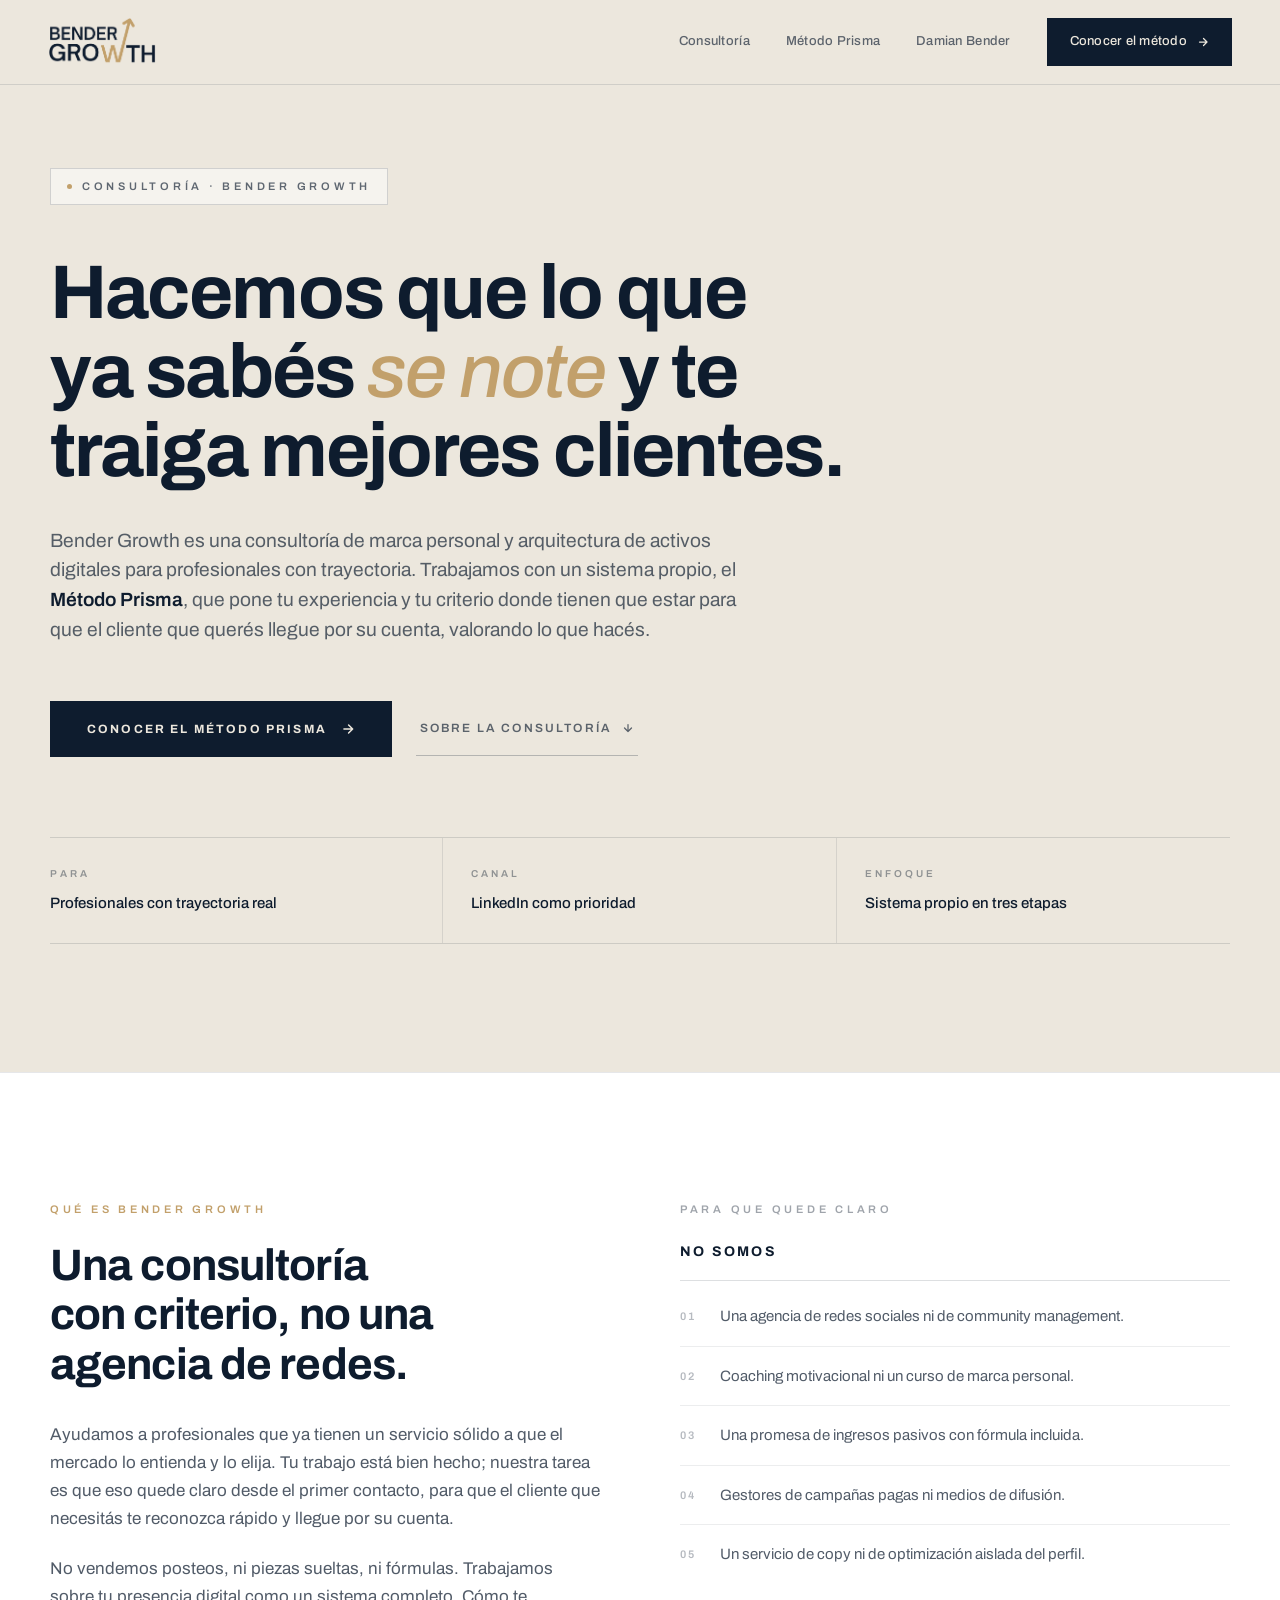
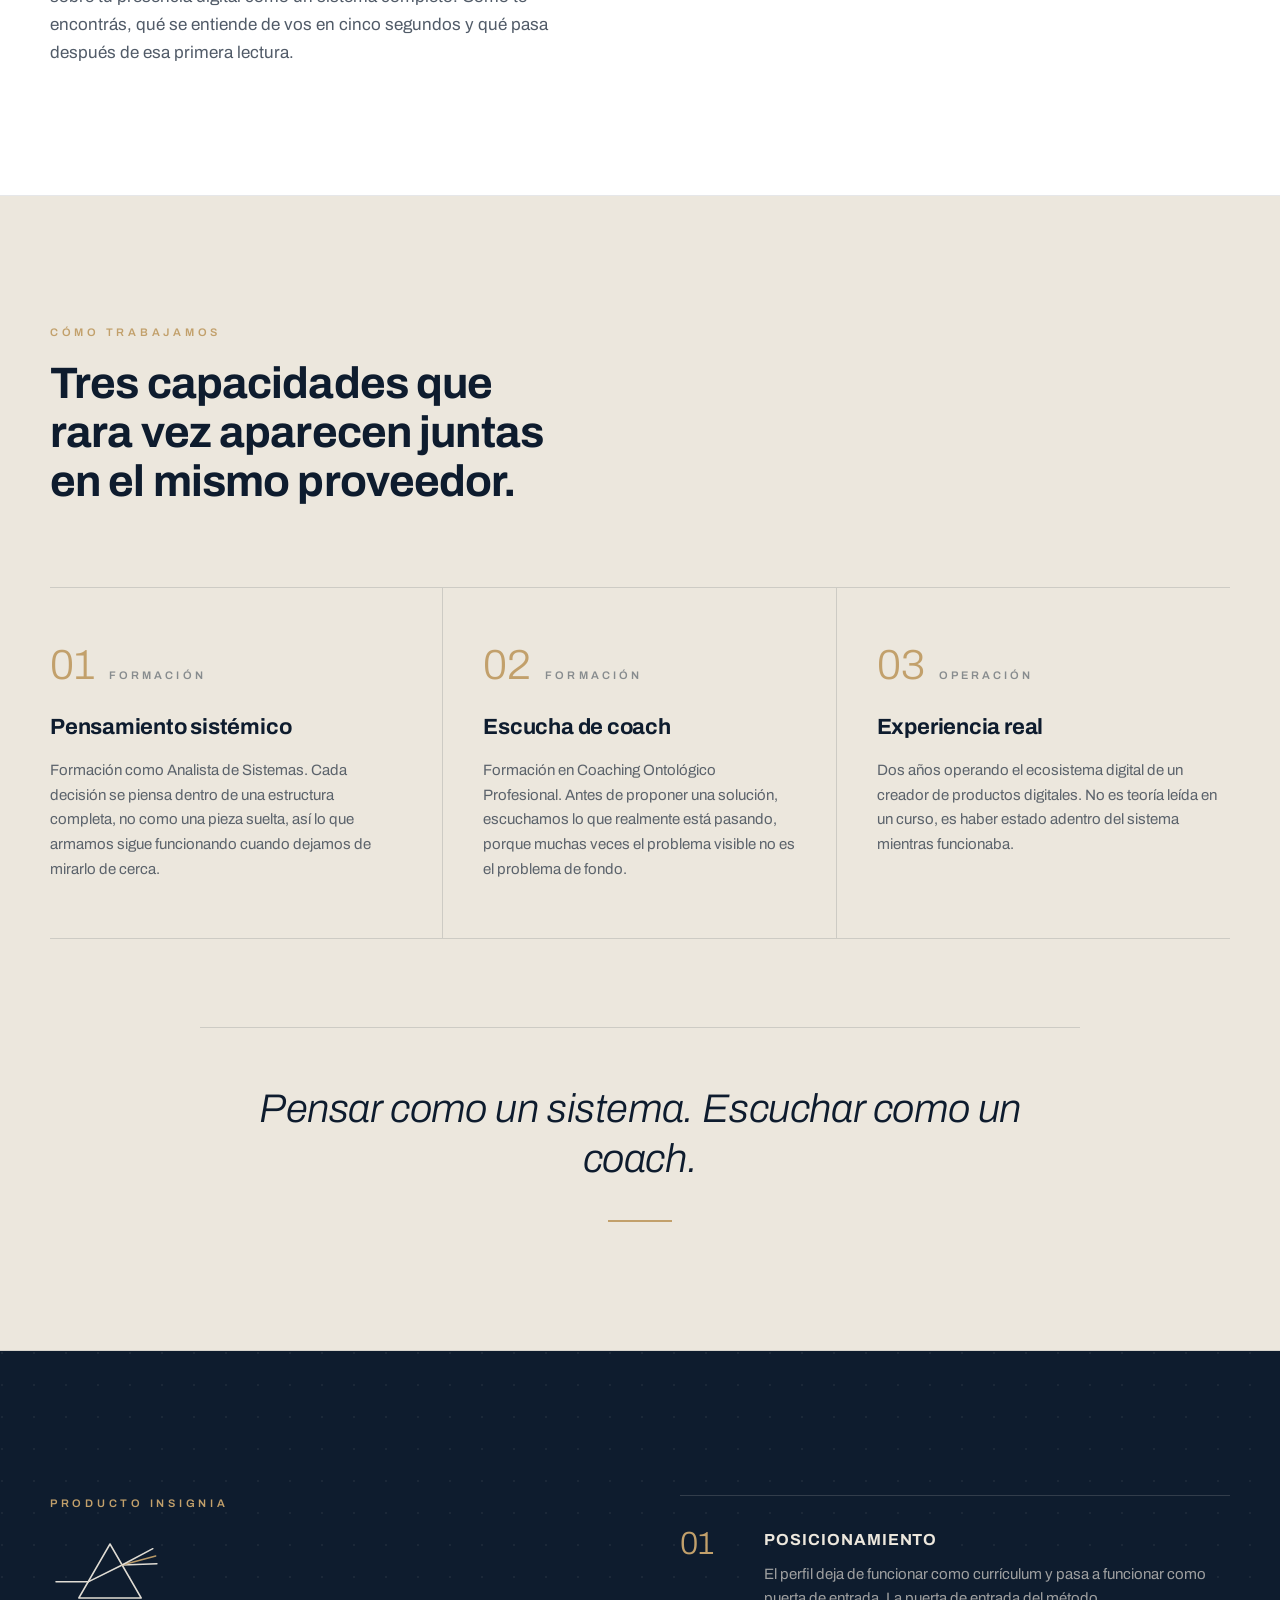
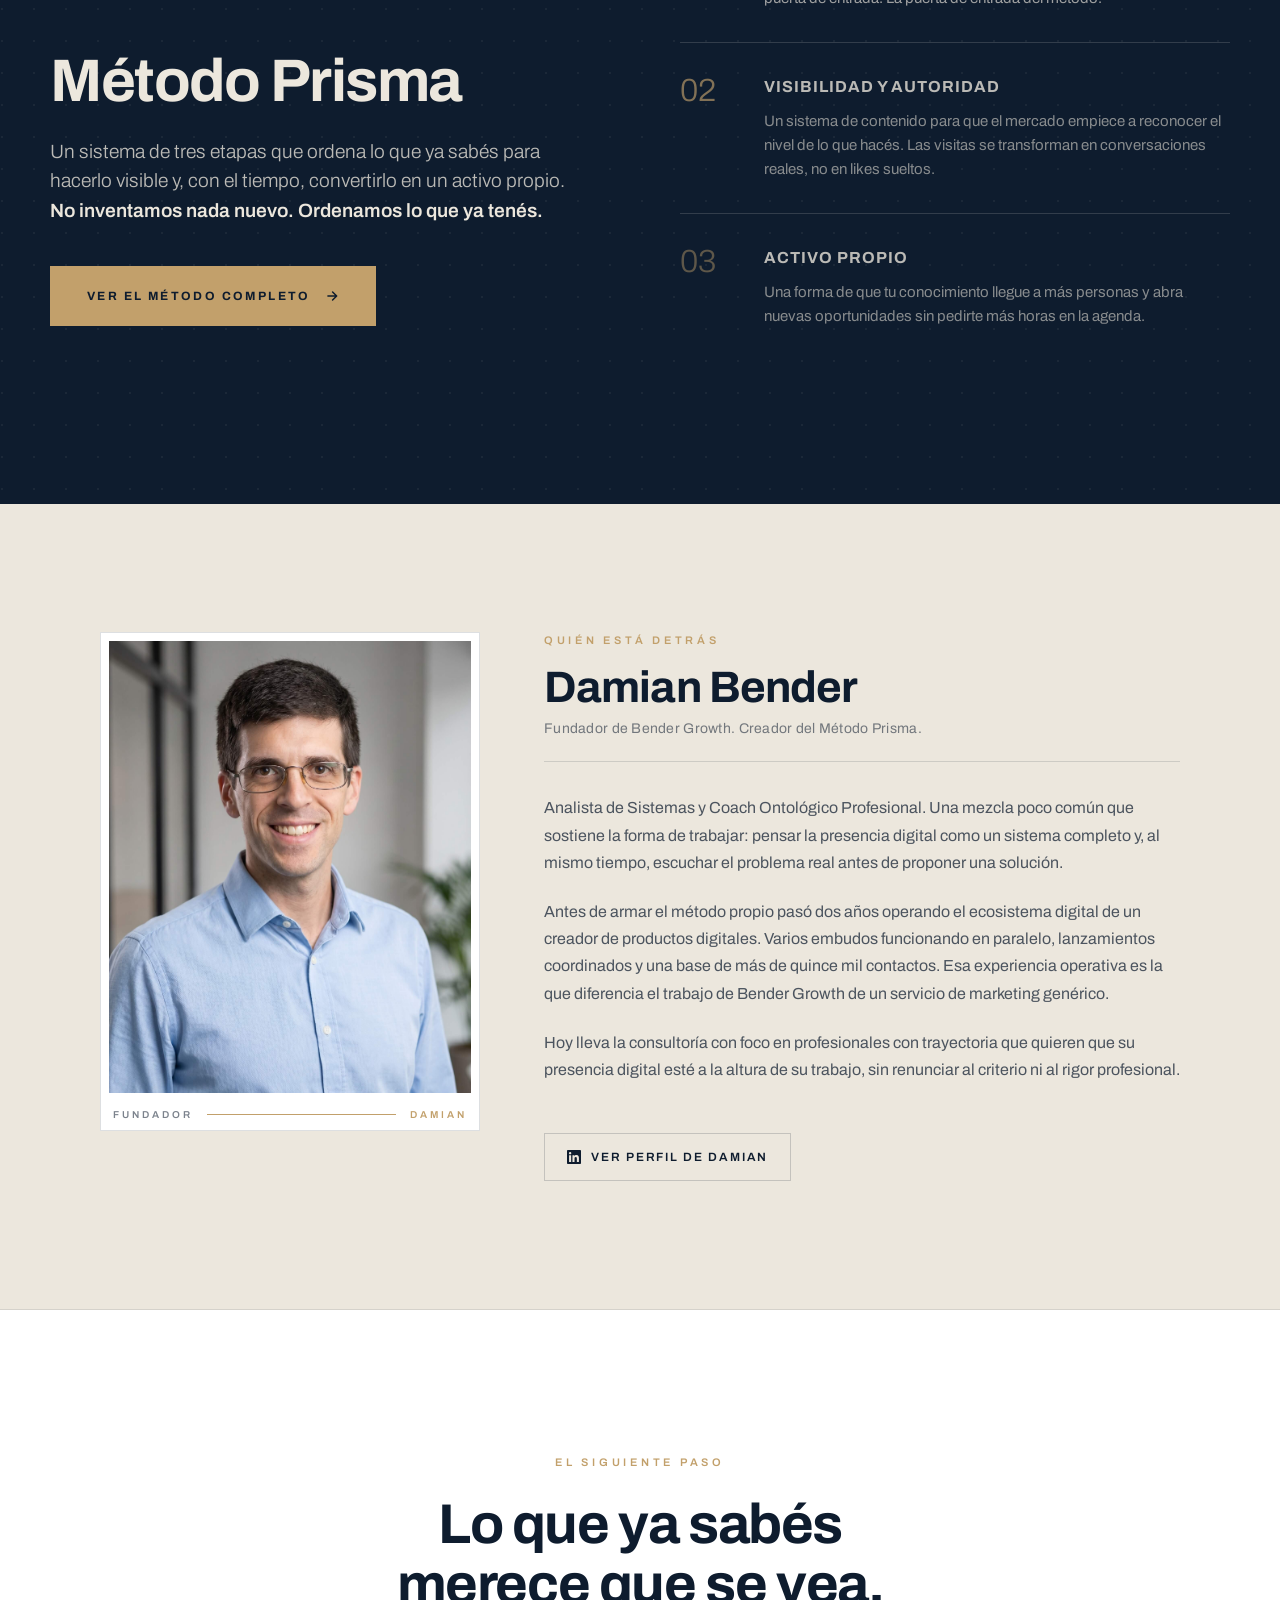
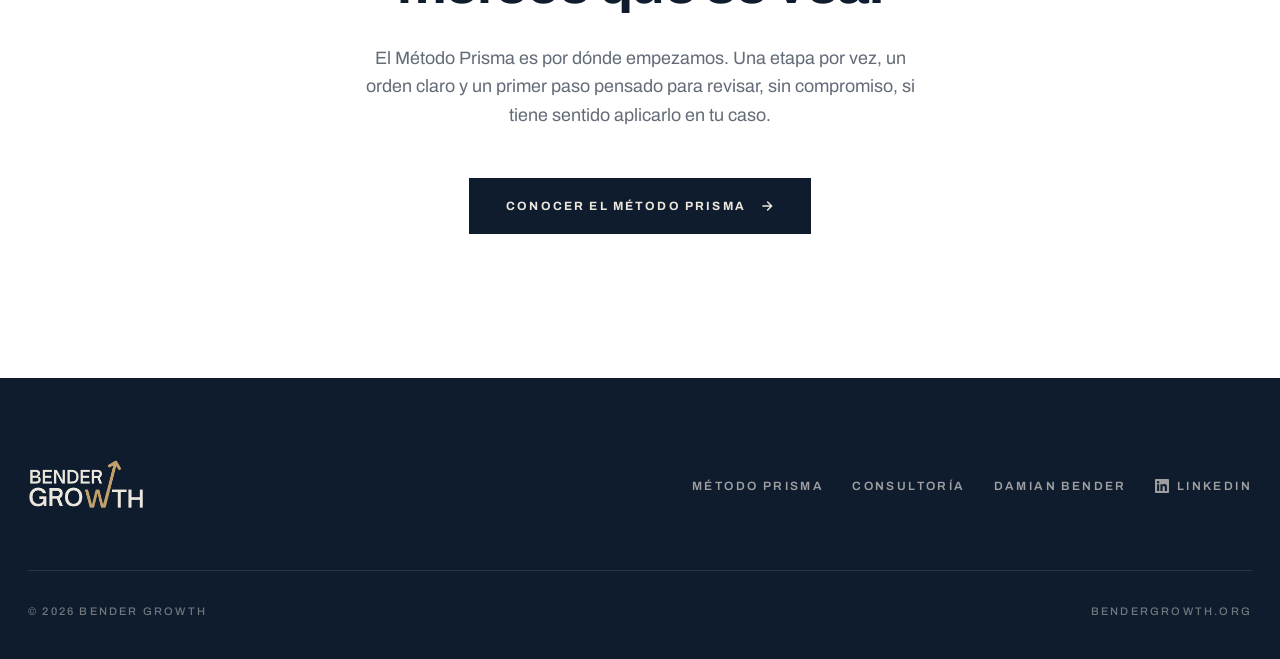
==== index.html @ 8e86a659 "Initial commit: estructura inicial del sitio" ====
<!DOCTYPE html>
<html lang="es">
<head>
  <meta charset="UTF-8" />
  <meta name="viewport" content="width=device-width, initial-scale=1.0" />

  <!-- Primary -->
  <title>Bender Growth · Consultoría de marca personal y activos digitales</title>
  <meta name="description" content="Consultoría de marca personal para profesionales con trayectoria. Con el Método Prisma hacemos que tu experiencia se note y te traiga mejores clientes." />
  <link rel="canonical" href="https://bendergrowth.org/" />
  <meta name="author" content="Damian Bender" />
  <meta name="theme-color" content="#0E1C2E" />

  <!-- Favicons -->
  <link rel="icon" href="/assets/favicon/favicon.ico" sizes="any" />
  <link rel="icon" type="image/png" sizes="32x32" href="/assets/favicon/favicon-32x32.png" />
  <link rel="apple-touch-icon" href="/assets/favicon/apple-touch-icon.png" />

  <!-- Open Graph -->
  <meta property="og:type" content="website" />
  <meta property="og:site_name" content="Bender Growth" />
  <meta property="og:locale" content="es_AR" />
  <meta property="og:title" content="Bender Growth · Consultoría de marca personal y activos digitales" />
  <meta property="og:description" content="Hacemos que lo que ya sabés se note y te traiga mejores clientes. Consultoría de marca personal con el Método Prisma." />
  <meta property="og:url" content="https://bendergrowth.org/" />
  <meta property="og:image" content="https://bendergrowth.org/assets/img/og-home.png" />
  <meta property="og:image:width" content="1200" />
  <meta property="og:image:height" content="630" />
  <meta property="og:image:alt" content="Bender Growth" />

  <!-- Twitter -->
  <meta name="twitter:card" content="summary_large_image" />
  <meta name="twitter:title" content="Bender Growth · Consultoría de marca personal y activos digitales" />
  <meta name="twitter:description" content="Hacemos que lo que ya sabés se note y te traiga mejores clientes." />
  <meta name="twitter:image" content="https://bendergrowth.org/assets/img/og-home.png" />

  <!-- Fonts -->
  <link rel="preconnect" href="https://fonts.googleapis.com" />
  <link rel="preconnect" href="https://fonts.gstatic.com" crossorigin />
  <link href="https://fonts.googleapis.com/css2?family=Archivo:wght@300;400;500;600;700&display=swap" rel="stylesheet" />

  <!-- Styles -->
  <link rel="stylesheet" href="/css/global.css" />
  <link rel="stylesheet" href="/css/home.css" />

  <!-- Structured data -->
  <script type="application/ld+json">
  {
    "@context": "https://schema.org",
    "@type": "ProfessionalService",
    "name": "Bender Growth",
    "url": "https://bendergrowth.org/",
    "image": "https://bendergrowth.org/assets/img/og-home.png",
    "logo": "https://bendergrowth.org/assets/img/logos/logo-bendergrowth-light.png",
    "description": "Consultoría de marca personal y arquitectura de activos digitales para profesionales con trayectoria. Metodología propia: Método Prisma.",
    "areaServed": "Latinoamérica",
    "founder": {
      "@type": "Person",
      "name": "Damian Bender",
      "jobTitle": "Fundador de Bender Growth. Creador del Método Prisma.",
      "sameAs": "https://www.linkedin.com/in/damian-bender/"
    },
    "sameAs": ["https://www.linkedin.com/in/damian-bender/"]
  }
  </script>
</head>
<body>

  <!-- NAV -->
  <nav class="nav">
    <div class="nav-inner">
      <a href="#top" class="nav-logo" aria-label="Bender Growth · Inicio">
        <img src="/assets/img/logos/logo-bendergrowth-dark.png" alt="Bender Growth" width="180" height="52" />
      </a>
      <div class="nav-links">
        <a href="#consultoria">Consultoría</a>
        <a href="#metodo">Método Prisma</a>
        <a href="#fundador">Damian Bender</a>
        <a href="/metodo-prisma" class="nav-cta">
          Conocer el método
          <svg width="12" height="12" viewBox="0 0 24 24" fill="none" stroke="currentColor" stroke-width="2.5" stroke-linecap="round" stroke-linejoin="round" aria-hidden="true"><path d="M5 12h14M13 5l7 7-7 7"/></svg>
        </a>
      </div>
    </div>
  </nav>

  <main>

  <!-- HERO -->
  <section id="top" class="hero">
    <div class="hero-inner">
      <span class="eyebrow-pill">Consultoría · Bender Growth</span>
      <h1>Hacemos que lo que ya sabés <em>se note</em> y te traiga mejores clientes.</h1>
      <p class="lead">
        Bender Growth es una consultoría de marca personal y arquitectura de activos digitales para profesionales con trayectoria. Trabajamos con un sistema propio, el <strong>Método Prisma</strong>, que pone tu experiencia y tu criterio donde tienen que estar para que el cliente que querés llegue por su cuenta, valorando lo que hacés.
      </p>
      <div class="hero-actions">
        <a href="/metodo-prisma" class="btn-dark">
          Conocer el Método Prisma
          <svg width="14" height="14" viewBox="0 0 24 24" fill="none" stroke="currentColor" stroke-width="2.5" stroke-linecap="round" stroke-linejoin="round" aria-hidden="true"><path d="M5 12h14M13 5l7 7-7 7"/></svg>
        </a>
        <a href="#consultoria" class="btn-ghost">
          Sobre la consultoría
          <svg width="12" height="12" viewBox="0 0 24 24" fill="none" stroke="currentColor" stroke-width="2.5" stroke-linecap="round" stroke-linejoin="round" aria-hidden="true"><path d="M12 5v14M5 12l7 7 7-7"/></svg>
        </a>
      </div>

      <!-- Strip de contexto -->
      <div class="strip">
        <div>
          <span class="strip-label">Para</span>
          <span class="strip-value">Profesionales con trayectoria real</span>
        </div>
        <div>
          <span class="strip-label">Canal</span>
          <span class="strip-value">LinkedIn como prioridad</span>
        </div>
        <div>
          <span class="strip-label">Enfoque</span>
          <span class="strip-value">Sistema propio en tres etapas</span>
        </div>
      </div>
    </div>
  </section>

  <!-- QUÉ ES / NO SOMOS -->
  <section id="consultoria" class="section white">
    <div class="section-inner">
      <div class="grid-2">
        <div class="lead-block">
          <span class="eyebrow" style="display:block; margin-bottom:24px;">Qué es Bender Growth</span>
          <h2 class="section-title" style="margin-bottom:32px;">
            Una consultoría con criterio, no una agencia de redes.
          </h2>
          <p>
            Ayudamos a profesionales que ya tienen un servicio sólido a que el mercado lo entienda y lo elija. Tu trabajo está bien hecho; nuestra tarea es que eso quede claro desde el primer contacto, para que el cliente que necesitás te reconozca rápido y llegue por su cuenta.
          </p>
          <p>
            No vendemos posteos, ni piezas sueltas, ni fórmulas. Trabajamos sobre tu presencia digital como un sistema completo. Cómo te encontrás, qué se entiende de vos en cinco segundos y qué pasa después de esa primera lectura.
          </p>
        </div>

        <div class="nosomos">
          <span class="eyebrow" style="display:block; margin-bottom:24px; color: rgba(14,28,46,0.40);">Para que quede claro</span>
          <h3>No somos</h3>
          <ul>
            <li><span>01</span><span>Una agencia de redes sociales ni de community management.</span></li>
            <li><span>02</span><span>Coaching motivacional ni un curso de marca personal.</span></li>
            <li><span>03</span><span>Una promesa de ingresos pasivos con fórmula incluida.</span></li>
            <li><span>04</span><span>Gestores de campañas pagas ni medios de difusión.</span></li>
            <li><span>05</span><span>Un servicio de copy ni de optimización aislada del perfil.</span></li>
          </ul>
        </div>
      </div>
    </div>
  </section>

  <!-- CÓMO TRABAJAMOS -->
  <section class="section bone">
    <div class="section-inner">
      <div style="margin-bottom: 80px; max-width: 760px;">
        <span class="eyebrow" style="display:block; margin-bottom:18px;">Cómo trabajamos</span>
        <h2 class="section-title">
          Tres capacidades que rara vez aparecen juntas en el mismo proveedor.
        </h2>
      </div>

      <div class="three-cards">
        <div>
          <div class="num"><span>01</span><span>Formación</span></div>
          <h3>Pensamiento sistémico</h3>
          <p>
            Formación como Analista de Sistemas. Cada decisión se piensa dentro de una estructura completa, no como una pieza suelta, así lo que armamos sigue funcionando cuando dejamos de mirarlo de cerca.
          </p>
        </div>
        <div>
          <div class="num"><span>02</span><span>Formación</span></div>
          <h3>Escucha de coach</h3>
          <p>
            Formación en Coaching Ontológico Profesional. Antes de proponer una solución, escuchamos lo que realmente está pasando, porque muchas veces el problema visible no es el problema de fondo.
          </p>
        </div>
        <div>
          <div class="num"><span>03</span><span>Operación</span></div>
          <h3>Experiencia real</h3>
          <p>
            Dos años operando el ecosistema digital de un creador de productos digitales. No es teoría leída en un curso, es haber estado adentro del sistema mientras funcionaba.
          </p>
        </div>
      </div>

      <p class="standalone-quote">
        Pensar como un sistema. Escuchar como un coach.
      </p>
    </div>
  </section>

  <!-- MÉTODO PRISMA -->
  <section id="metodo" class="section dark" style="padding: 144px 28px;">
    <div class="dotgrid"></div>
    <div class="section-inner" style="position: relative;">
      <div class="prisma-grid">
        <div>
          <span class="eyebrow" style="display:block; margin-bottom: 24px;">Producto insignia</span>

          <svg class="prisma-mark" width="120" height="72" viewBox="-100 -60 200 120" fill="none" stroke-width="2.5" stroke-linecap="round" stroke-linejoin="round" aria-hidden="true">
            <line stroke="#ECE7DD" x1="-90" y1="18" x2="-36.4" y2="18"/>
            <path stroke="#ECE7DD" d="M -52 45 L 0 -45 L 52 45 Z"/>
            <line stroke="#ECE7DD" x1="-36.4" y1="18" x2="20.2" y2="-10"/>
            <line stroke="#ECE7DD" x1="20.2" y1="-10" x2="78.2" y2="-12"/>
            <line stroke="#C2A06B" x1="20.2" y1="-10" x2="76.2" y2="-25"/>
            <line stroke="#ECE7DD" x1="20.2" y1="-10" x2="71.4" y2="-37.2"/>
          </svg>

          <h2>Método Prisma</h2>
          <p class="lead">
            Un sistema de tres etapas que ordena lo que ya sabés para hacerlo visible y, con el tiempo, convertirlo en un activo propio. <strong>No inventamos nada nuevo. Ordenamos lo que ya tenés.</strong>
          </p>

          <a href="/metodo-prisma" class="btn-gold">
            Ver el método completo
            <svg width="14" height="14" viewBox="0 0 24 24" fill="none" stroke="currentColor" stroke-width="2.5" stroke-linecap="round" stroke-linejoin="round" aria-hidden="true"><path d="M5 12h14M13 5l7 7-7 7"/></svg>
          </a>
        </div>

        <div class="etapas-mini">
          <div class="e-1">
            <span class="e-num">01</span>
            <div>
              <h3>Posicionamiento</h3>
              <p>El perfil deja de funcionar como currículum y pasa a funcionar como puerta de entrada. La puerta de entrada del método.</p>
            </div>
          </div>
          <div class="e-2">
            <span class="e-num">02</span>
            <div>
              <h3>Visibilidad y autoridad</h3>
              <p>Un sistema de contenido para que el mercado empiece a reconocer el nivel de lo que hacés. Las visitas se transforman en conversaciones reales, no en likes sueltos.</p>
            </div>
          </div>
          <div class="e-3">
            <span class="e-num">03</span>
            <div>
              <h3>Activo propio</h3>
              <p>Una forma de que tu conocimiento llegue a más personas y abra nuevas oportunidades sin pedirte más horas en la agenda.</p>
            </div>
          </div>
        </div>
      </div>
    </div>
  </section>

  <!-- FUNDADOR -->
  <section id="fundador" class="section bone">
    <div class="section-inner" style="max-width: 1080px;">
      <div class="fundador-grid">
        <div class="photo-frame">
          <div class="photo" role="img" aria-label="Retrato de Damian Bender"></div>
          <div class="photo-meta">
            <span>Fundador</span>
            <span class="hr-gold"></span>
            <span>Damian</span>
          </div>
        </div>

        <div class="fundador-content">
          <span class="eyebrow" style="display:block; margin-bottom:16px;">Quién está detrás</span>
          <h2>Damian Bender</h2>
          <p class="fundador-role">Fundador de Bender Growth. Creador del Método Prisma.</p>

          <p class="bio">
            Analista de Sistemas y Coach Ontológico Profesional. Una mezcla poco común que sostiene la forma de trabajar: pensar la presencia digital como un sistema completo y, al mismo tiempo, escuchar el problema real antes de proponer una solución.
          </p>
          <p class="bio">
            Antes de armar el método propio pasó dos años operando el ecosistema digital de un creador de productos digitales. Varios embudos funcionando en paralelo, lanzamientos coordinados y una base de más de quince mil contactos. Esa experiencia operativa es la que diferencia el trabajo de Bender Growth de un servicio de marketing genérico.
          </p>
          <p class="bio">
            Hoy lleva la consultoría con foco en profesionales con trayectoria que quieren que su presencia digital esté a la altura de su trabajo, sin renunciar al criterio ni al rigor profesional.
          </p>

          <a href="https://www.linkedin.com/in/damian-bender/" target="_blank" rel="noopener noreferrer" class="li-btn">
            <svg width="14" height="14" viewBox="0 0 24 24" fill="currentColor" aria-hidden="true"><path d="M20.447 20.452h-3.554v-5.569c0-1.328-.027-3.037-1.852-3.037-1.853 0-2.136 1.445-2.136 2.939v5.667H9.351V9h3.414v1.561h.046c.477-.9 1.637-1.85 3.37-1.85 3.601 0 4.267 2.37 4.267 5.455v6.286zM5.337 7.433a2.062 2.062 0 01-2.063-2.065 2.063 2.063 0 112.063 2.065zm1.782 13.019H3.555V9h3.564v11.452zM22.225 0H1.771C.792 0 0 .774 0 1.729v20.542C0 23.227.792 24 1.771 24h20.451C23.2 24 24 23.227 24 22.271V1.729C24 .774 23.2 0 22.222 0h.003z"/></svg>
            Ver perfil de Damian
          </a>
        </div>
      </div>
    </div>
  </section>

  <!-- CTA FINAL -->
  <section class="cta-final">
    <div class="cta-final-inner">
      <span class="eyebrow" style="display:block; margin-bottom:24px;">El siguiente paso</span>
      <h2>Lo que ya sabés merece que se vea.</h2>
      <p>
        El Método Prisma es por dónde empezamos. Una etapa por vez, un orden claro y un primer paso pensado para revisar, sin compromiso, si tiene sentido aplicarlo en tu caso.
      </p>

      <a href="/metodo-prisma" class="btn-dark">
        Conocer el Método Prisma
        <svg width="14" height="14" viewBox="0 0 24 24" fill="none" stroke="currentColor" stroke-width="2.5" stroke-linecap="round" stroke-linejoin="round" aria-hidden="true"><path d="M5 12h14M13 5l7 7-7 7"/></svg>
      </a>
    </div>
  </section>

  </main>

  <!-- FOOTER -->
  <footer>
    <div class="footer-inner">
      <div class="footer-top">
        <a href="#top" class="footer-logo" aria-label="Bender Growth · Inicio">
          <img src="/assets/img/logos/logo-bendergrowth-light.png" alt="Bender Growth" width="180" height="56" />
        </a>

        <nav class="footer-nav" aria-label="Pie de página">
          <a href="/metodo-prisma">Método Prisma</a>
          <a href="#consultoria">Consultoría</a>
          <a href="#fundador">Damian Bender</a>
          <a href="https://www.linkedin.com/in/damian-bender/" target="_blank" rel="noopener noreferrer" class="footer-li">
            <svg width="14" height="14" viewBox="0 0 24 24" fill="currentColor" aria-hidden="true"><path d="M20.447 20.452h-3.554v-5.569c0-1.328-.027-3.037-1.852-3.037-1.853 0-2.136 1.445-2.136 2.939v5.667H9.351V9h3.414v1.561h.046c.477-.9 1.637-1.85 3.37-1.85 3.601 0 4.267 2.37 4.267 5.455v6.286zM5.337 7.433a2.062 2.062 0 01-2.063-2.065 2.063 2.063 0 112.063 2.065zm1.782 13.019H3.555V9h3.564v11.452zM22.225 0H1.771C.792 0 0 .774 0 1.729v20.542C0 23.227.792 24 1.771 24h20.451C23.2 24 24 23.227 24 22.271V1.729C24 .774 23.2 0 22.222 0h.003z"/></svg>
            LinkedIn
          </a>
        </nav>
      </div>

      <div class="footer-bottom">
        <span>© <span data-year>2026</span> Bender Growth</span>
        <span>bendergrowth.org</span>
      </div>
    </div>
  </footer>

  <script src="/js/main.js" defer></script>
</body>
</html>
---- css/global.css ----
/* ============================================================
   Bender Growth · global.css
   Tokens, reset, y componentes compartidos por todas las páginas.
   ============================================================ */

/* --- Tokens --- */
:root {
  --ink: #0E1C2E;
  --ink-2: #15273F;
  --bone: #ECE7DD;
  --bone-2: #FFFFFF;
  --gold: #C2A06B;
}

/* --- Reset / base --- */
* { box-sizing: border-box; }

html { scroll-behavior: smooth; }

body {
  margin: 0;
  background: var(--bone);
  color: var(--ink);
  font-family: 'Archivo', 'Helvetica Neue', Arial, sans-serif;
  -webkit-font-smoothing: antialiased;
  text-rendering: optimizeLegibility;
  font-size: 16px;
  line-height: 1.5;
}

::selection { background: var(--gold); color: var(--ink); }

a { color: inherit; text-decoration: none; }
img { display: block; max-width: 100%; }
h1, h2, h3, h4, p, ul, li { margin: 0; padding: 0; }
ul { list-style: none; }

/* Foco visible accesible para elementos interactivos */
a:focus-visible,
button:focus-visible {
  outline: 2px solid var(--gold);
  outline-offset: 3px;
}

/* --- Nav --- */
.nav {
  position: fixed; top: 0; left: 0; right: 0; z-index: 50;
  background: rgba(236, 231, 221, 0.94);
  backdrop-filter: blur(10px); -webkit-backdrop-filter: blur(10px);
  border-bottom: 1px solid rgba(14, 28, 46, 0.12);
}
.nav-inner {
  max-width: 1240px; margin: 0 auto; padding: 0 28px;
  display: flex; align-items: center; justify-content: space-between;
  height: 84px;
}
.nav-logo img { height: 56px; width: auto; }
.nav-links { display: flex; align-items: center; gap: 36px; }
.nav-links a { font-size: 13px; font-weight: 500; color: rgba(14,28,46,0.65); letter-spacing: 0.02em; }
.nav-links a:hover { color: var(--ink); }
.nav-cta {
  background: var(--ink); color: var(--bone) !important;
  padding: 13px 22px; font-size: 12px; font-weight: 600;
  letter-spacing: 0.06em; border: 1px solid var(--ink);
  display: inline-flex; align-items: center; gap: 10px;
  transition: color .2s;
}
.nav-cta:hover { color: var(--gold) !important; }

@media (max-width: 860px) {
  .nav-inner { height: 72px; padding: 0 18px; }
  .nav-logo img { height: 44px; }
  .nav-links { gap: 18px; }
  .nav-links a:not(.nav-cta) { display: none; }
}

/* --- Botones --- */
.btn-dark {
  background: var(--ink); color: var(--bone);
  padding: 18px 36px; font-size: 12px; font-weight: 700;
  letter-spacing: 0.18em; text-transform: uppercase;
  border: 1px solid var(--ink);
  display: inline-flex; align-items: center; gap: 14px;
  transition: background .2s, color .2s;
}
.btn-dark:hover { background: var(--ink-2); color: var(--gold); }

.btn-gold {
  background: var(--gold); color: var(--ink);
  padding: 20px 36px; font-size: 12px; font-weight: 700;
  letter-spacing: 0.20em; text-transform: uppercase;
  border: 1px solid var(--gold);
  display: inline-flex; align-items: center; justify-content: center; gap: 14px;
  transition: background .2s, border-color .2s;
}
.btn-gold:hover { background: var(--bone); border-color: var(--bone); }

.btn-ghost {
  font-size: 12px; font-weight: 600; letter-spacing: 0.18em;
  text-transform: uppercase; color: rgba(14,28,46,0.65);
  padding: 18px 4px; border-bottom: 1px solid rgba(14,28,46,0.25);
  display: inline-flex; align-items: center; gap: 10px;
  transition: color .2s, border-color .2s;
}
.btn-ghost:hover { color: var(--ink); border-color: var(--ink); }

/* --- Eyebrows --- */
.eyebrow {
  font-size: 11px; font-weight: 600; letter-spacing: 0.34em;
  text-transform: uppercase; color: var(--gold);
}
.eyebrow-pill {
  display: inline-flex; align-items: center; gap: 10px;
  font-size: 11px; font-weight: 600; letter-spacing: 0.34em;
  text-transform: uppercase; color: rgba(14,28,46,0.65);
  border: 1px solid rgba(14,28,46,0.16); background: rgba(255,255,255,0.5);
  padding: 9px 16px;
}
.eyebrow-pill::before {
  content: ""; display: inline-block; width: 5px; height: 5px;
  background: var(--gold); border-radius: 50%;
}

/* --- Sistema de secciones --- */
.section { padding: 128px 28px; }
.section-inner { max-width: 1240px; margin: 0 auto; }
.section.dark { background: var(--ink); color: var(--bone); position: relative; overflow: hidden; }
.section.white { background: var(--bone-2); border-top: 1px solid rgba(14,28,46,0.10); border-bottom: 1px solid rgba(14,28,46,0.10); }
.section.bone { background: var(--bone); border-bottom: 1px solid rgba(14,28,46,0.10); }

.dotgrid {
  position: absolute; inset: 0; opacity: 0.06; pointer-events: none;
  background-image: radial-gradient(circle at 2px 2px, var(--bone) 1px, transparent 0);
  background-size: 32px 32px;
}

h2.section-title {
  font-size: clamp(30px, 3.6vw, 44px); font-weight: 700;
  letter-spacing: -0.02em; line-height: 1.12; color: var(--ink);
  max-width: 22ch; text-wrap: balance;
}
h2.section-title.light { color: var(--bone); }

/* --- Encabezado de sección centrado (compartido) --- */
.section-head {
  text-align: center; margin: 0 auto 72px;
  max-width: 720px;
  display: flex; flex-direction: column; align-items: center;
}
.section-head h2 {
  font-size: clamp(28px, 3.4vw, 40px); font-weight: 700;
  letter-spacing: -0.02em; line-height: 1.15; color: var(--ink);
  max-width: 24ch; text-wrap: balance;
}
.section-head p {
  font-size: 17px; color: rgba(14,28,46,0.62);
  margin-top: 20px; max-width: 56ch; line-height: 1.55; text-wrap: pretty;
}

/* --- Marco de foto (fundador) — compartido por ambas páginas --- */
.photo-frame {
  background: var(--bone-2); border: 1px solid rgba(14,28,46,0.14);
  padding: 8px;
}
.photo-frame .photo {
  aspect-ratio: 4/5; background: var(--ink);
  background-image: url("/assets/img/fotos/damian-bender.jpg");
  background-size: cover; background-position: center 22%;
}
.photo-meta {
  display: flex; justify-content: space-between; align-items: center;
  margin-top: 14px; padding: 0 4px;
}
.photo-meta span:first-child {
  font-size: 10px; font-weight: 600; letter-spacing: 0.30em;
  text-transform: uppercase; color: rgba(14,28,46,0.55);
}
.photo-meta .hr-gold {
  flex: 1; height: 1px; background: var(--gold); margin: 0 14px;
}
.photo-meta span:last-child {
  font-size: 10px; font-weight: 600; letter-spacing: 0.30em;
  text-transform: uppercase; color: var(--gold);
}

/* --- Átomos de fundador compartidos --- */
.fundador-role {
  font-size: 14px; color: rgba(14,28,46,0.55);
  padding-bottom: 22px; border-bottom: 1px solid rgba(14,28,46,0.14);
  margin-bottom: 32px; letter-spacing: 0.02em;
}
.fundador-content p.bio {
  font-size: 16px; line-height: 1.7; color: rgba(14,28,46,0.72);
  margin-bottom: 22px; text-wrap: pretty;
}
.fundador-content p.bio strong { color: var(--ink); font-weight: 600; }

/* --- Footer --- */
footer {
  background: var(--ink); color: var(--bone);
  padding: 80px 28px 40px;
}
.footer-inner { max-width: 1240px; margin: 0 auto; }
.footer-top {
  display: flex; flex-wrap: wrap; justify-content: space-between;
  align-items: center; gap: 32px; margin-bottom: 56px;
}
.footer-logo img { height: 56px; width: auto; }
.footer-nav {
  display: flex; gap: 28px; align-items: center; flex-wrap: wrap;
}
.footer-nav a {
  font-size: 12px; letter-spacing: 0.20em; text-transform: uppercase;
  color: rgba(236,231,221,0.65); font-weight: 600;
  transition: color .2s;
}
.footer-nav a:hover { color: var(--bone); }
.footer-nav a.footer-li { display: inline-flex; align-items: center; gap: 8px; }
.footer-bottom {
  display: flex; flex-wrap: wrap; justify-content: space-between;
  align-items: center; gap: 16px; padding-top: 32px;
  border-top: 1px solid rgba(236,231,221,0.12);
}
.footer-bottom span {
  font-size: 11px; letter-spacing: 0.20em; text-transform: uppercase;
  color: rgba(236,231,221,0.45); font-weight: 500;
}
---- css/home.css ----
/* ============================================================
   Bender Growth · home.css
   Estilos específicos de la página de inicio (index.html).
   Depende de global.css.
   ============================================================ */

/* Logo del nav en home (ligeramente menor que el base) */
.nav-logo img { height: 52px; }
@media (max-width: 860px) { .nav-logo img { height: 40px; } }

/* Ancho de contenido de la home */
.section-inner { max-width: 1180px; }

/* --- Hero --- */
.hero { padding: 168px 28px 128px; }
.hero-inner { max-width: 1180px; margin: 0 auto; }
.hero h1 {
  font-size: clamp(40px, 6.2vw, 76px); font-weight: 700;
  letter-spacing: -0.025em; line-height: 1.04; color: var(--ink);
  margin: 48px 0 36px; max-width: 22ch; text-wrap: balance;
}
.hero h1 em { color: var(--gold); font-weight: 500; font-style: italic; }
.hero p.lead {
  font-size: clamp(17px, 1.5vw, 21px); line-height: 1.55;
  color: rgba(14,28,46,0.68); max-width: 64ch; margin-bottom: 56px;
  text-wrap: pretty;
}
.hero p.lead strong { color: var(--ink); font-weight: 600; }
.hero-actions { display: flex; flex-wrap: wrap; align-items: center; gap: 24px; margin-bottom: 80px; }

/* --- Strip de contexto --- */
.strip {
  display: grid; grid-template-columns: repeat(3, 1fr); gap: 0;
  border-top: 1px solid rgba(14,28,46,0.14);
  border-bottom: 1px solid rgba(14,28,46,0.14);
}
.strip > div { padding: 28px 28px; border-right: 1px solid rgba(14,28,46,0.10); }
.strip > div:first-child { padding-left: 0; }
.strip > div:last-child { padding-right: 0; border-right: none; }
.strip-label {
  display: block; font-size: 10px; font-weight: 600;
  letter-spacing: 0.30em; text-transform: uppercase;
  color: rgba(14,28,46,0.42); margin-bottom: 10px;
}
.strip-value { font-size: 15px; font-weight: 500; color: var(--ink); line-height: 1.4; }
@media (max-width: 720px) {
  .strip { grid-template-columns: 1fr; }
  .strip > div { padding: 24px 0; border-right: none; border-bottom: 1px solid rgba(14,28,46,0.10); }
  .strip > div:last-child { border-bottom: none; }
}

/* --- Cita standalone --- */
.standalone-quote {
  max-width: 880px; margin: 88px auto 0;
  text-align: center;
  font-size: clamp(28px, 3.4vw, 40px);
  font-weight: 300; font-style: italic;
  letter-spacing: -0.01em; line-height: 1.25;
  color: var(--ink);
  padding: 56px 24px 0;
  border-top: 1px solid rgba(14,28,46,0.14);
}
.standalone-quote::after {
  content: ""; display: block; height: 2px; width: 64px;
  background: var(--gold); margin: 36px auto 0;
}

/* --- Grid 2 col (qué es / no somos) --- */
.grid-2 {
  display: grid; grid-template-columns: repeat(2, 1fr); gap: 80px;
  align-items: start;
}
@media (max-width: 860px) { .grid-2 { grid-template-columns: 1fr; gap: 56px; } }

.lead-block p {
  font-size: 17px; line-height: 1.65; color: rgba(14,28,46,0.72);
  margin-bottom: 22px; text-wrap: pretty;
}
.lead-block p:last-child { margin-bottom: 0; }
.lead-block p strong { color: var(--ink); font-weight: 600; }

.nosomos h3 {
  font-size: 14px; font-weight: 700; letter-spacing: 0.16em;
  text-transform: uppercase; color: var(--ink);
  padding-bottom: 18px; border-bottom: 1px solid rgba(14,28,46,0.14);
  margin-bottom: 6px;
}
.nosomos li {
  display: flex; gap: 16px; align-items: center;
  padding: 18px 0; border-bottom: 1px solid rgba(14,28,46,0.08);
}
.nosomos li:last-child { border-bottom: none; }
.nosomos li span:first-child {
  font-size: 11px; font-weight: 600; letter-spacing: 0.20em;
  color: rgba(14,28,46,0.30); width: 24px; flex-shrink: 0;
}
.nosomos li span:last-child {
  font-size: 15px; line-height: 1.5; color: rgba(14,28,46,0.72);
}

/* --- Cómo trabajamos (3 tarjetas) --- */
.three-cards {
  display: grid; grid-template-columns: repeat(3, 1fr);
  border-top: 1px solid rgba(14,28,46,0.14);
}
.three-cards > div {
  padding: 56px 40px; border-bottom: 1px solid rgba(14,28,46,0.14);
  border-right: 1px solid rgba(14,28,46,0.14);
}
.three-cards > div:first-child { padding-left: 0; }
.three-cards > div:last-child { padding-right: 0; border-right: none; }
.three-cards .num { display: flex; align-items: baseline; gap: 14px; margin-bottom: 28px; }
.three-cards .num span:first-child {
  font-size: 42px; font-weight: 300; color: var(--gold); line-height: 1;
}
.three-cards .num span:last-child {
  font-size: 11px; font-weight: 600; letter-spacing: 0.28em;
  text-transform: uppercase; color: rgba(14,28,46,0.45);
}
.three-cards h3 {
  font-size: 22px; font-weight: 700; letter-spacing: -0.01em;
  color: var(--ink); margin-bottom: 18px; line-height: 1.2;
}
.three-cards p {
  font-size: 15px; line-height: 1.65; color: rgba(14,28,46,0.65);
  text-wrap: pretty;
}
@media (max-width: 860px) {
  .three-cards { grid-template-columns: 1fr; }
  .three-cards > div { padding: 40px 0 !important; border-right: none; }
}

/* --- Showcase Método Prisma --- */
.prisma-grid { display: grid; grid-template-columns: 1fr 1fr; gap: 80px; align-items: start; }
@media (max-width: 860px) { .prisma-grid { grid-template-columns: 1fr; gap: 56px; } }
.prisma-mark { margin-bottom: 36px; opacity: 0.95; }
.prisma-grid h2 {
  font-size: clamp(36px, 5vw, 60px); font-weight: 700;
  letter-spacing: -0.025em; line-height: 1.04; margin-bottom: 24px;
}
.prisma-grid .lead {
  font-size: clamp(17px, 1.5vw, 20px); line-height: 1.55;
  color: rgba(236,231,221,0.78); margin-bottom: 40px;
  max-width: 48ch; font-weight: 300; text-wrap: pretty;
}
.prisma-grid .lead strong { color: var(--bone); font-weight: 600; }
.etapas-mini {
  display: flex; flex-direction: column;
  border-top: 1px solid rgba(236,231,221,0.16);
}
.etapas-mini > div {
  padding: 32px 0; border-bottom: 1px solid rgba(236,231,221,0.16);
  display: flex; gap: 28px; align-items: flex-start;
}
.etapas-mini > div:last-child { border-bottom: none; }
.etapas-mini .e-num { font-size: 32px; font-weight: 300; line-height: 1; min-width: 56px; }
.etapas-mini .e-1 .e-num { color: var(--gold); }
.etapas-mini .e-2 .e-num { color: rgba(194,160,107,0.65); }
.etapas-mini .e-3 .e-num { color: rgba(194,160,107,0.45); }
.etapas-mini h3 {
  font-size: 16px; font-weight: 700; letter-spacing: 0.06em;
  text-transform: uppercase; color: var(--bone); margin-bottom: 10px;
}
.etapas-mini .e-2 h3, .etapas-mini .e-3 h3 { color: rgba(236,231,221,0.78); }
.etapas-mini p {
  font-size: 15px; line-height: 1.6; color: rgba(236,231,221,0.65);
  text-wrap: pretty;
}
.etapas-mini .e-2 p, .etapas-mini .e-3 p { color: rgba(236,231,221,0.55); }

/* --- Fundador (home) --- */
.fundador-grid {
  display: grid; grid-template-columns: 380px 1fr; gap: 64px; align-items: start;
}
@media (max-width: 860px) {
  .fundador-grid { grid-template-columns: 1fr; gap: 48px; }
  .photo-frame { max-width: 380px; margin: 0 auto; }
}
.fundador-content h2 {
  font-size: clamp(30px, 3.8vw, 44px); font-weight: 700;
  letter-spacing: -0.02em; line-height: 1.05; color: var(--ink);
  margin: 16px 0 8px;
}
.li-btn {
  display: inline-flex; align-items: center; gap: 10px;
  margin-top: 28px; padding: 14px 22px;
  border: 1px solid rgba(14,28,46,0.18);
  font-size: 12px; font-weight: 600; letter-spacing: 0.16em;
  text-transform: uppercase; color: var(--ink);
  transition: background .2s, color .2s, border-color .2s;
}
.li-btn:hover { background: var(--ink); color: var(--bone); border-color: var(--ink); }

/* --- CTA final --- */
.cta-final { padding: 144px 28px; background: var(--bone-2); }
.cta-final-inner { max-width: 880px; margin: 0 auto; text-align: center; }
.cta-final h2 {
  font-size: clamp(32px, 4.4vw, 56px); font-weight: 700;
  letter-spacing: -0.025em; line-height: 1.08; color: var(--ink);
  margin: 24px auto 28px; max-width: 22ch; text-wrap: balance;
}
.cta-final p {
  font-size: clamp(16px, 1.4vw, 19px); line-height: 1.6;
  color: rgba(14,28,46,0.65); margin: 0 auto 48px;
  max-width: 56ch; text-wrap: pretty;
}
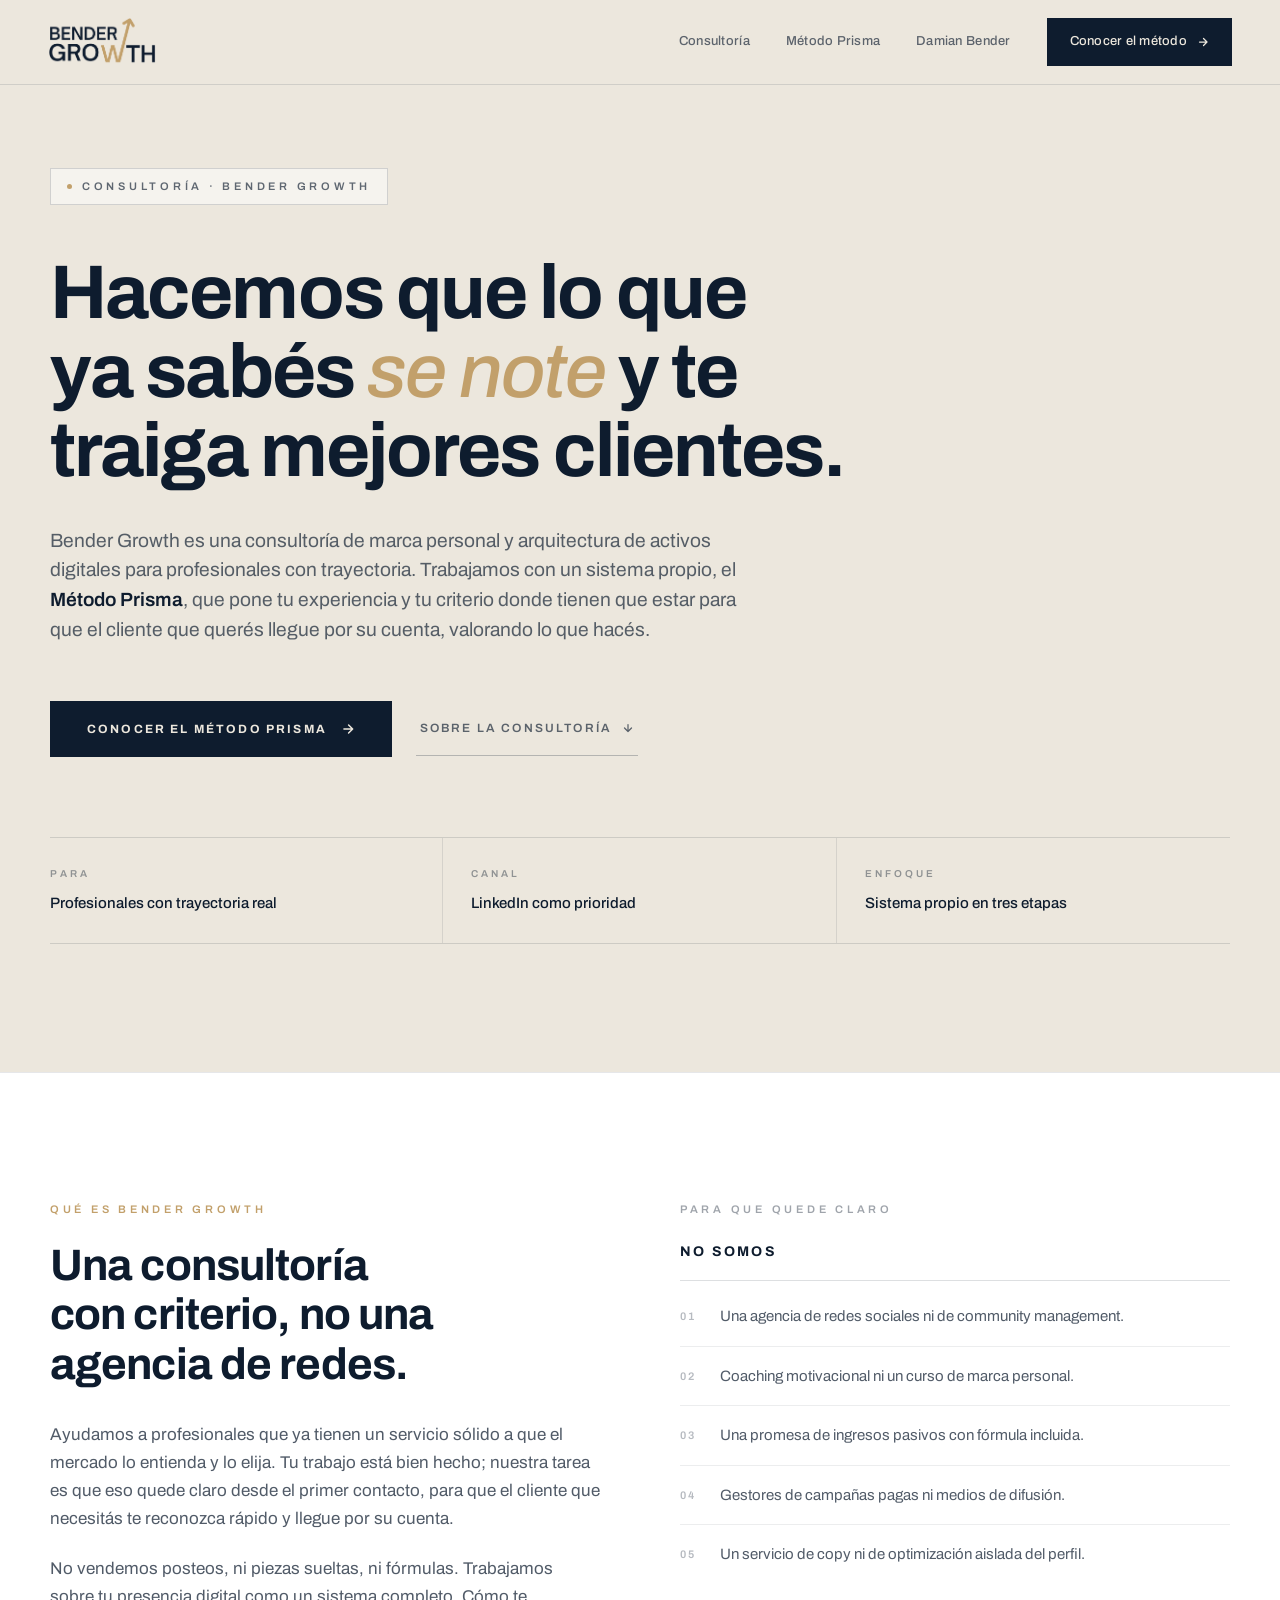
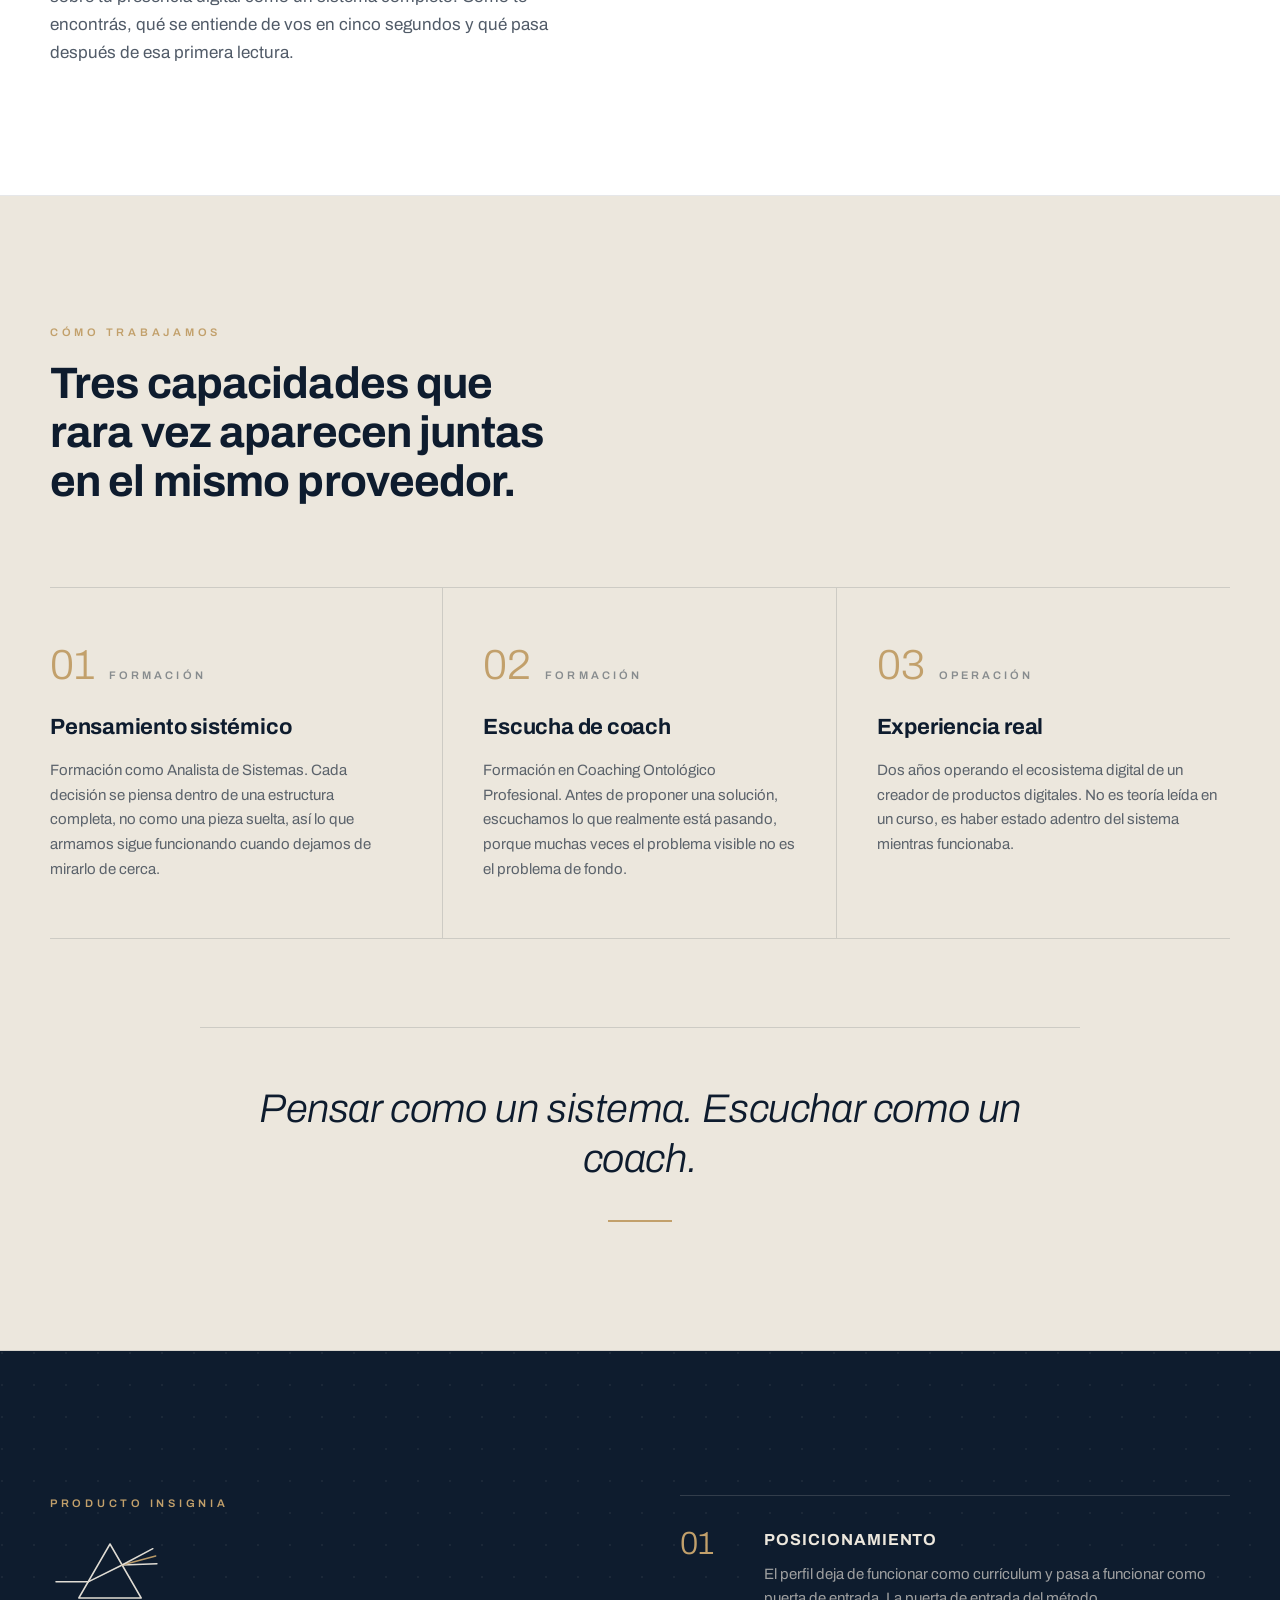
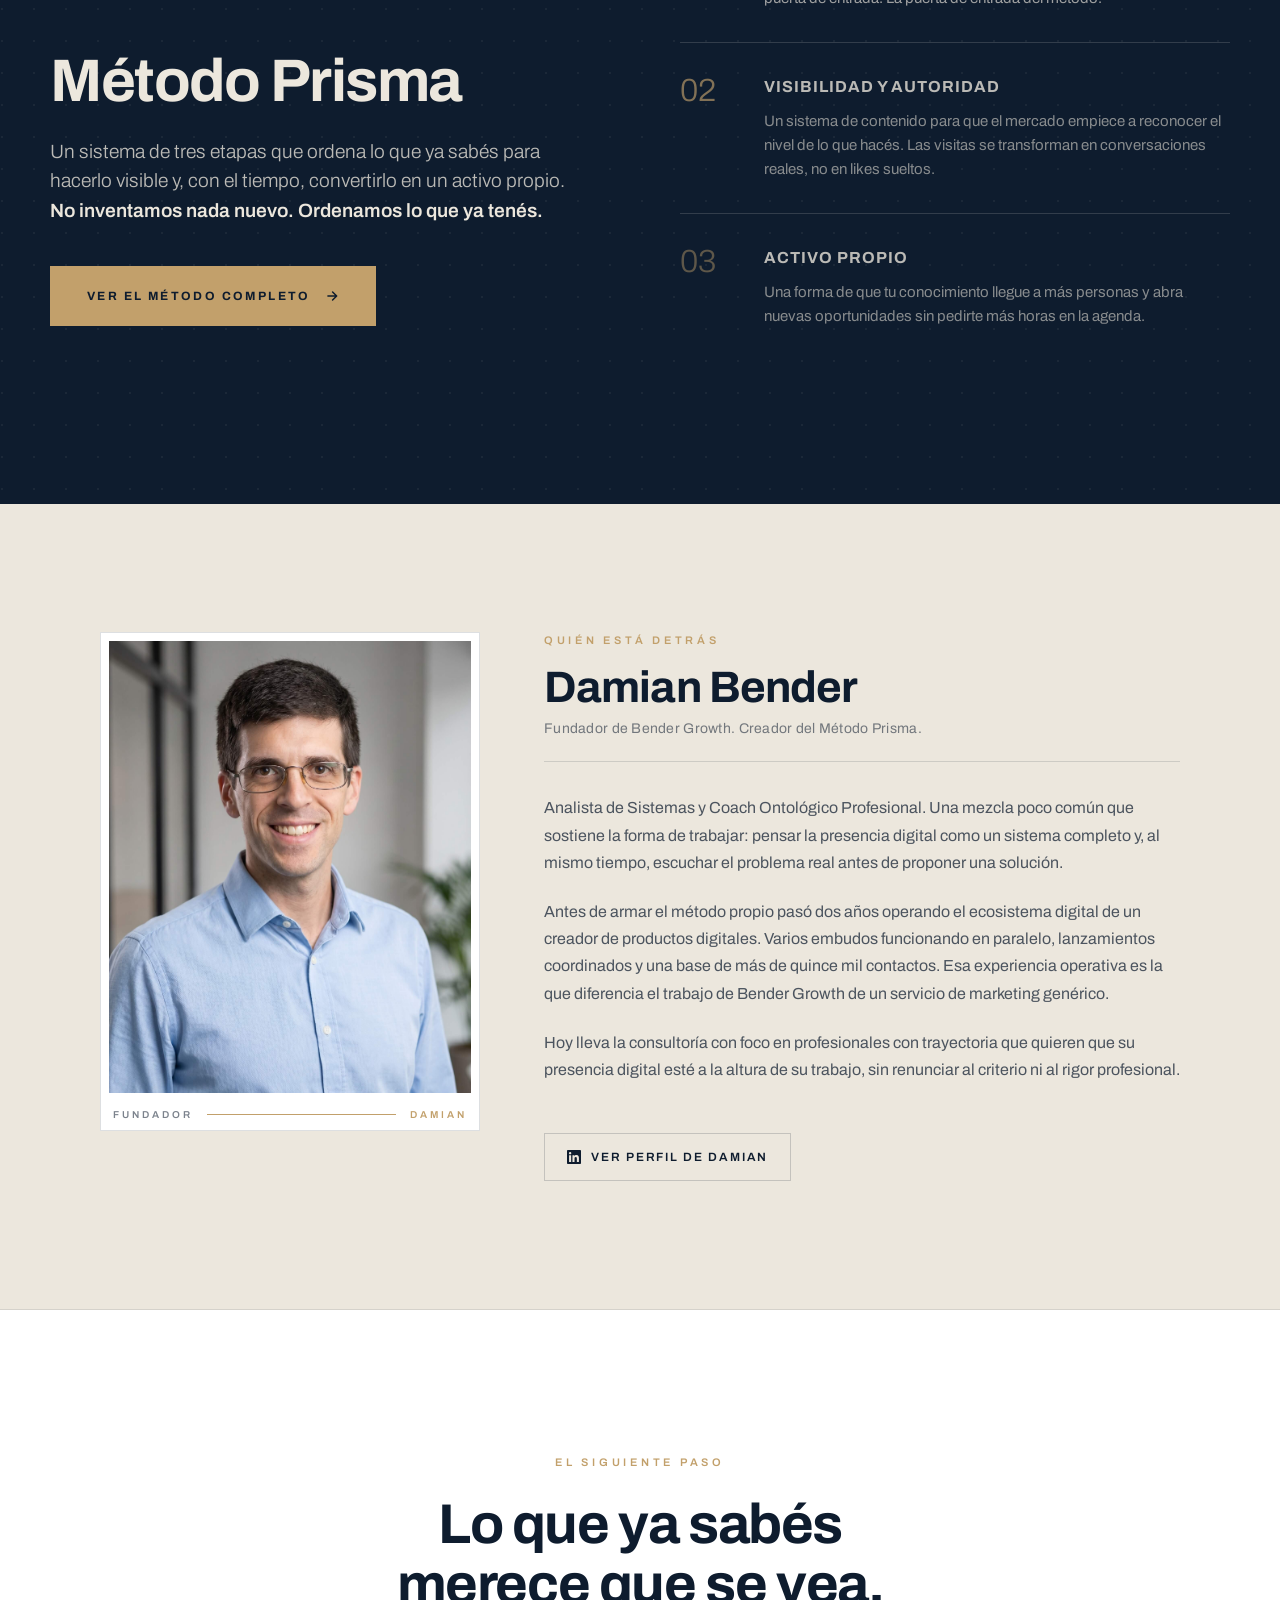
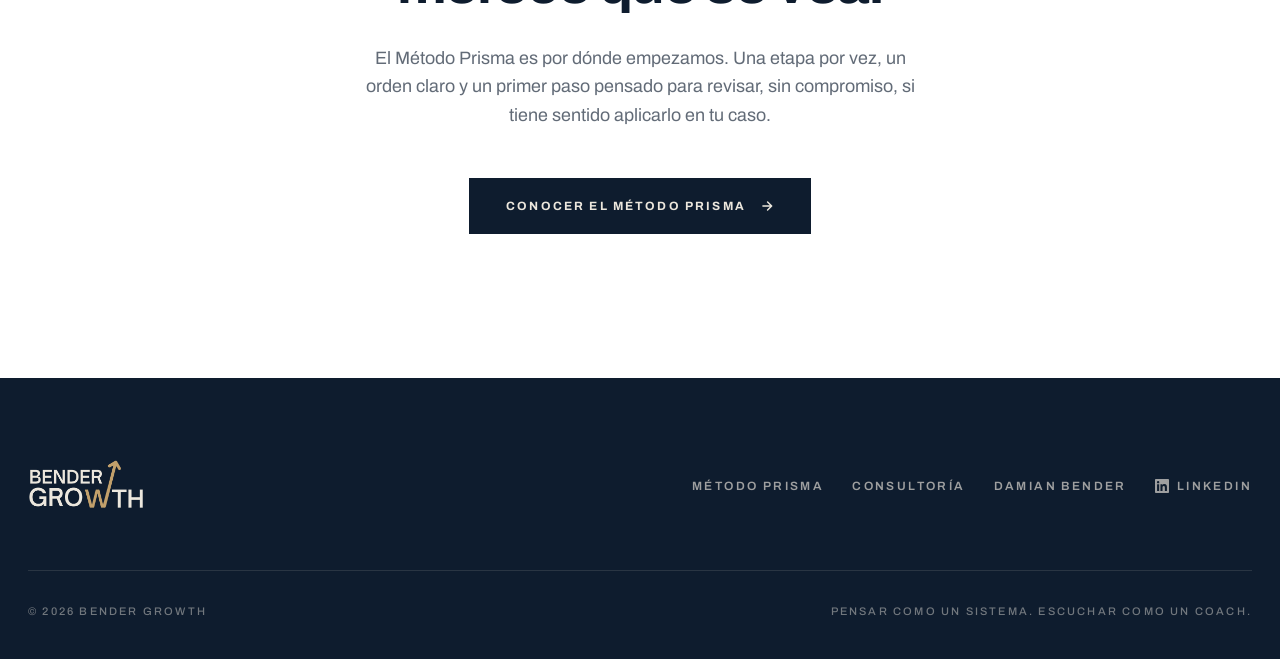
==== commit 4ce08822: "Refactor: reconfiguración de rutas para compatibilidad con cualquier dominio" ====
--- a/index.html
+++ b/index.html
@@ -7,7 +7,7 @@
   <!-- Primary -->
   <title>Bender Growth · Consultoría de marca personal y activos digitales</title>
   <meta name="description" content="Consultoría de marca personal para profesionales con trayectoria. Con el Método Prisma hacemos que tu experiencia se note y te traiga mejores clientes." />
-  <link rel="canonical" href="https://bendergrowth.org/" />
+  <link rel="canonical" href="/" />
   <meta name="author" content="Damian Bender" />
   <meta name="theme-color" content="#0E1C2E" />
 
@@ -22,8 +22,8 @@
   <meta property="og:locale" content="es_AR" />
   <meta property="og:title" content="Bender Growth · Consultoría de marca personal y activos digitales" />
   <meta property="og:description" content="Hacemos que lo que ya sabés se note y te traiga mejores clientes. Consultoría de marca personal con el Método Prisma." />
-  <meta property="og:url" content="https://bendergrowth.org/" />
-  <meta property="og:image" content="https://bendergrowth.org/assets/img/og-home.png" />
+  <meta property="og:url" content="https://bendergrowth.vercel.app/" />
+  <meta property="og:image" content="https://bendergrowth.vercel.app/assets/img/og-home.png" />
   <meta property="og:image:width" content="1200" />
   <meta property="og:image:height" content="630" />
   <meta property="og:image:alt" content="Bender Growth" />
@@ -32,7 +32,7 @@
   <meta name="twitter:card" content="summary_large_image" />
   <meta name="twitter:title" content="Bender Growth · Consultoría de marca personal y activos digitales" />
   <meta name="twitter:description" content="Hacemos que lo que ya sabés se note y te traiga mejores clientes." />
-  <meta name="twitter:image" content="https://bendergrowth.org/assets/img/og-home.png" />
+  <meta name="twitter:image" content="https://bendergrowth.vercel.app/assets/img/og-home.png" />
 
   <!-- Fonts -->
   <link rel="preconnect" href="https://fonts.googleapis.com" />
@@ -49,9 +49,9 @@
     "@context": "https://schema.org",
     "@type": "ProfessionalService",
     "name": "Bender Growth",
-    "url": "https://bendergrowth.org/",
-    "image": "https://bendergrowth.org/assets/img/og-home.png",
-    "logo": "https://bendergrowth.org/assets/img/logos/logo-bendergrowth-light.png",
+    "url": "https://bendergrowth.vercel.app/",
+    "image": "https://bendergrowth.vercel.app/assets/img/og-home.png",
+    "logo": "https://bendergrowth.vercel.app/assets/img/logos/logo-bendergrowth-light.png",
     "description": "Consultoría de marca personal y arquitectura de activos digitales para profesionales con trayectoria. Metodología propia: Método Prisma.",
     "areaServed": "Latinoamérica",
     "founder": {
@@ -326,7 +326,7 @@
 
       <div class="footer-bottom">
         <span>© <span data-year>2026</span> Bender Growth</span>
-        <span>bendergrowth.org</span>
+        <span>Pensar como un sistema. Escuchar como un coach.</span>
       </div>
     </div>
   </footer>
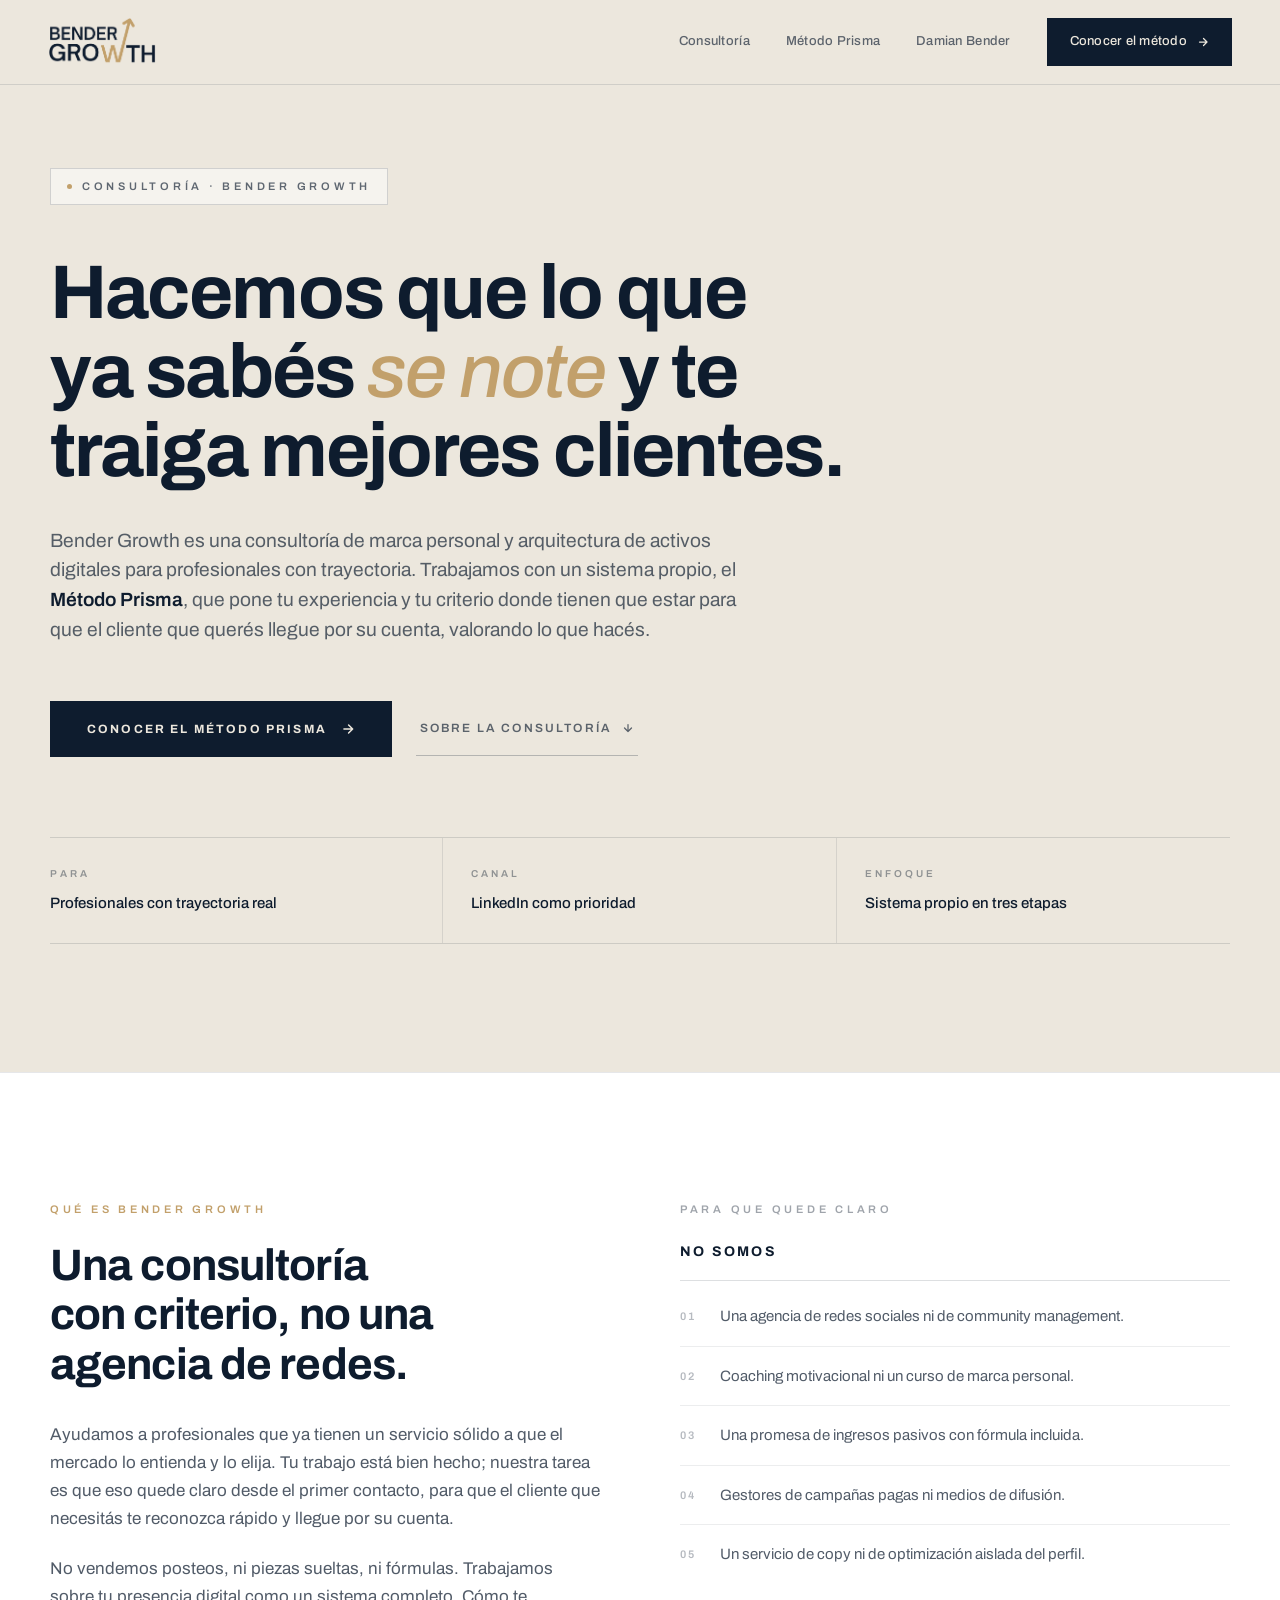
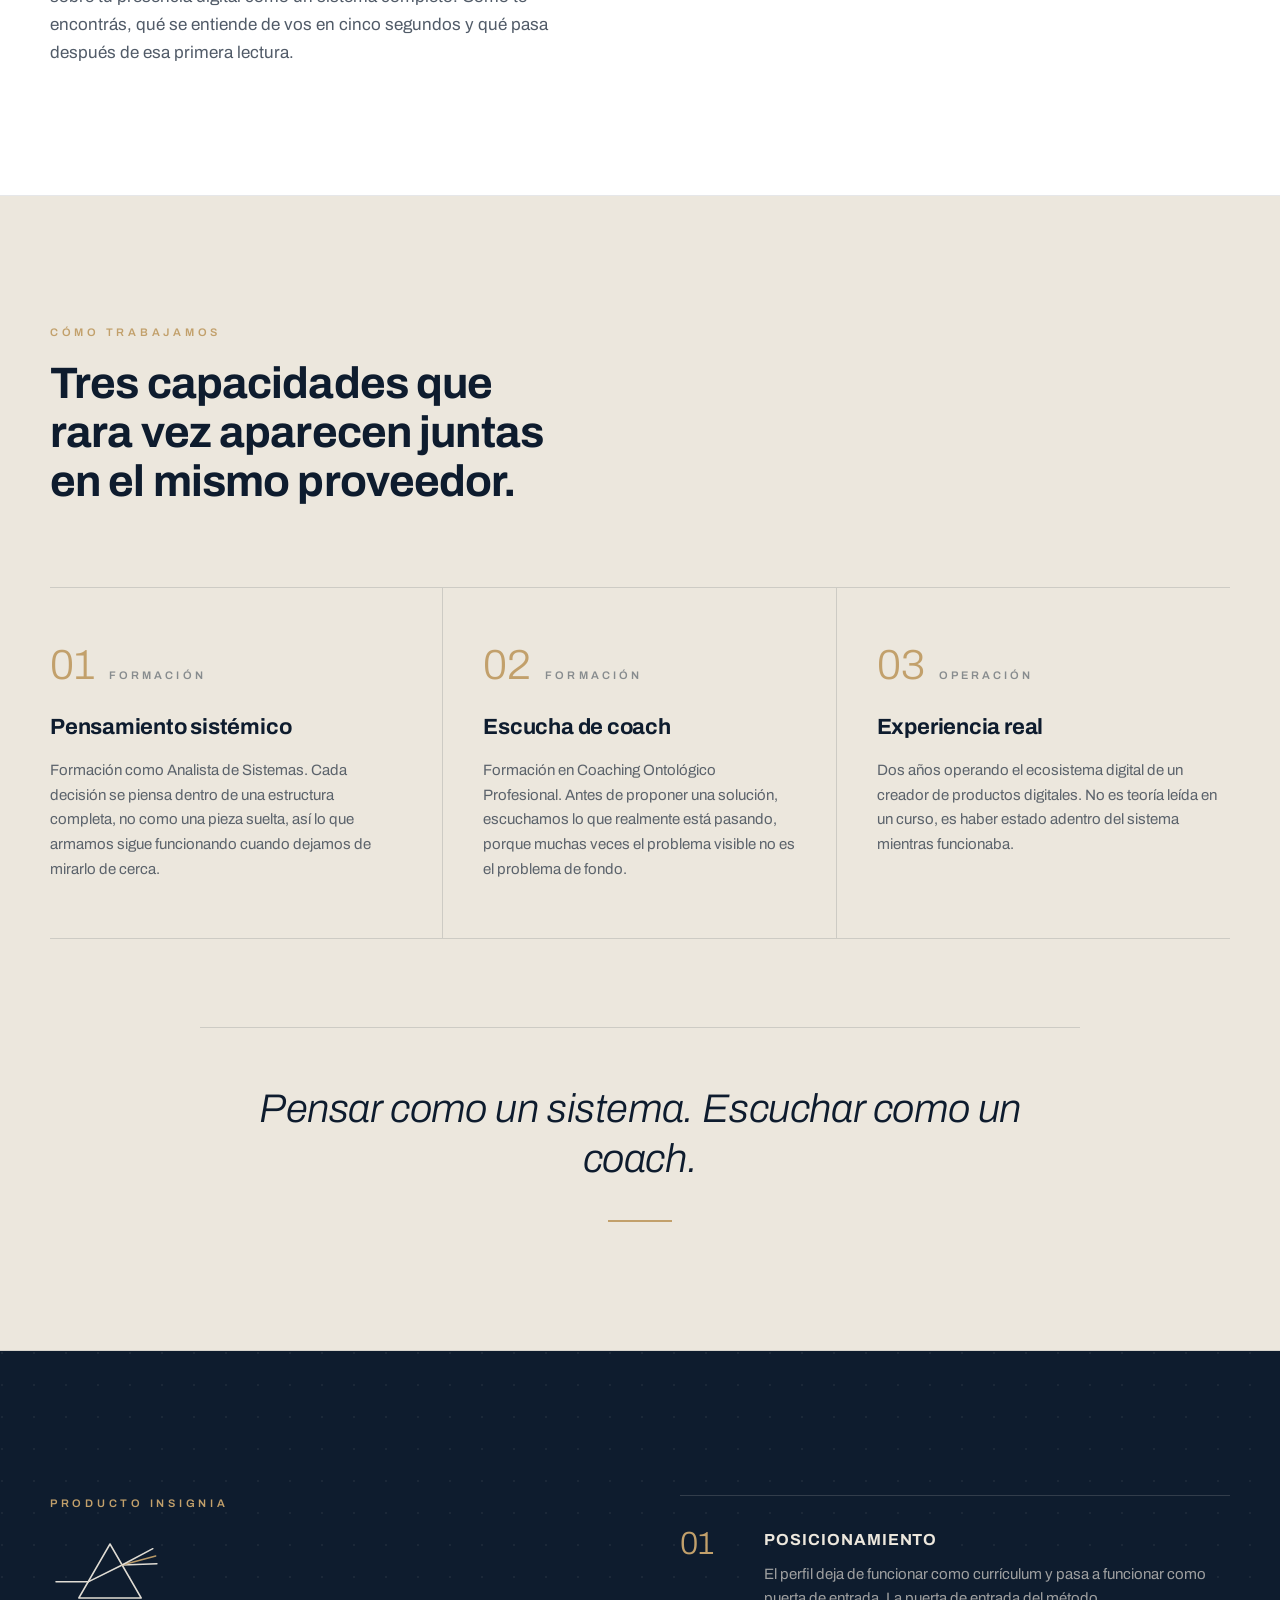
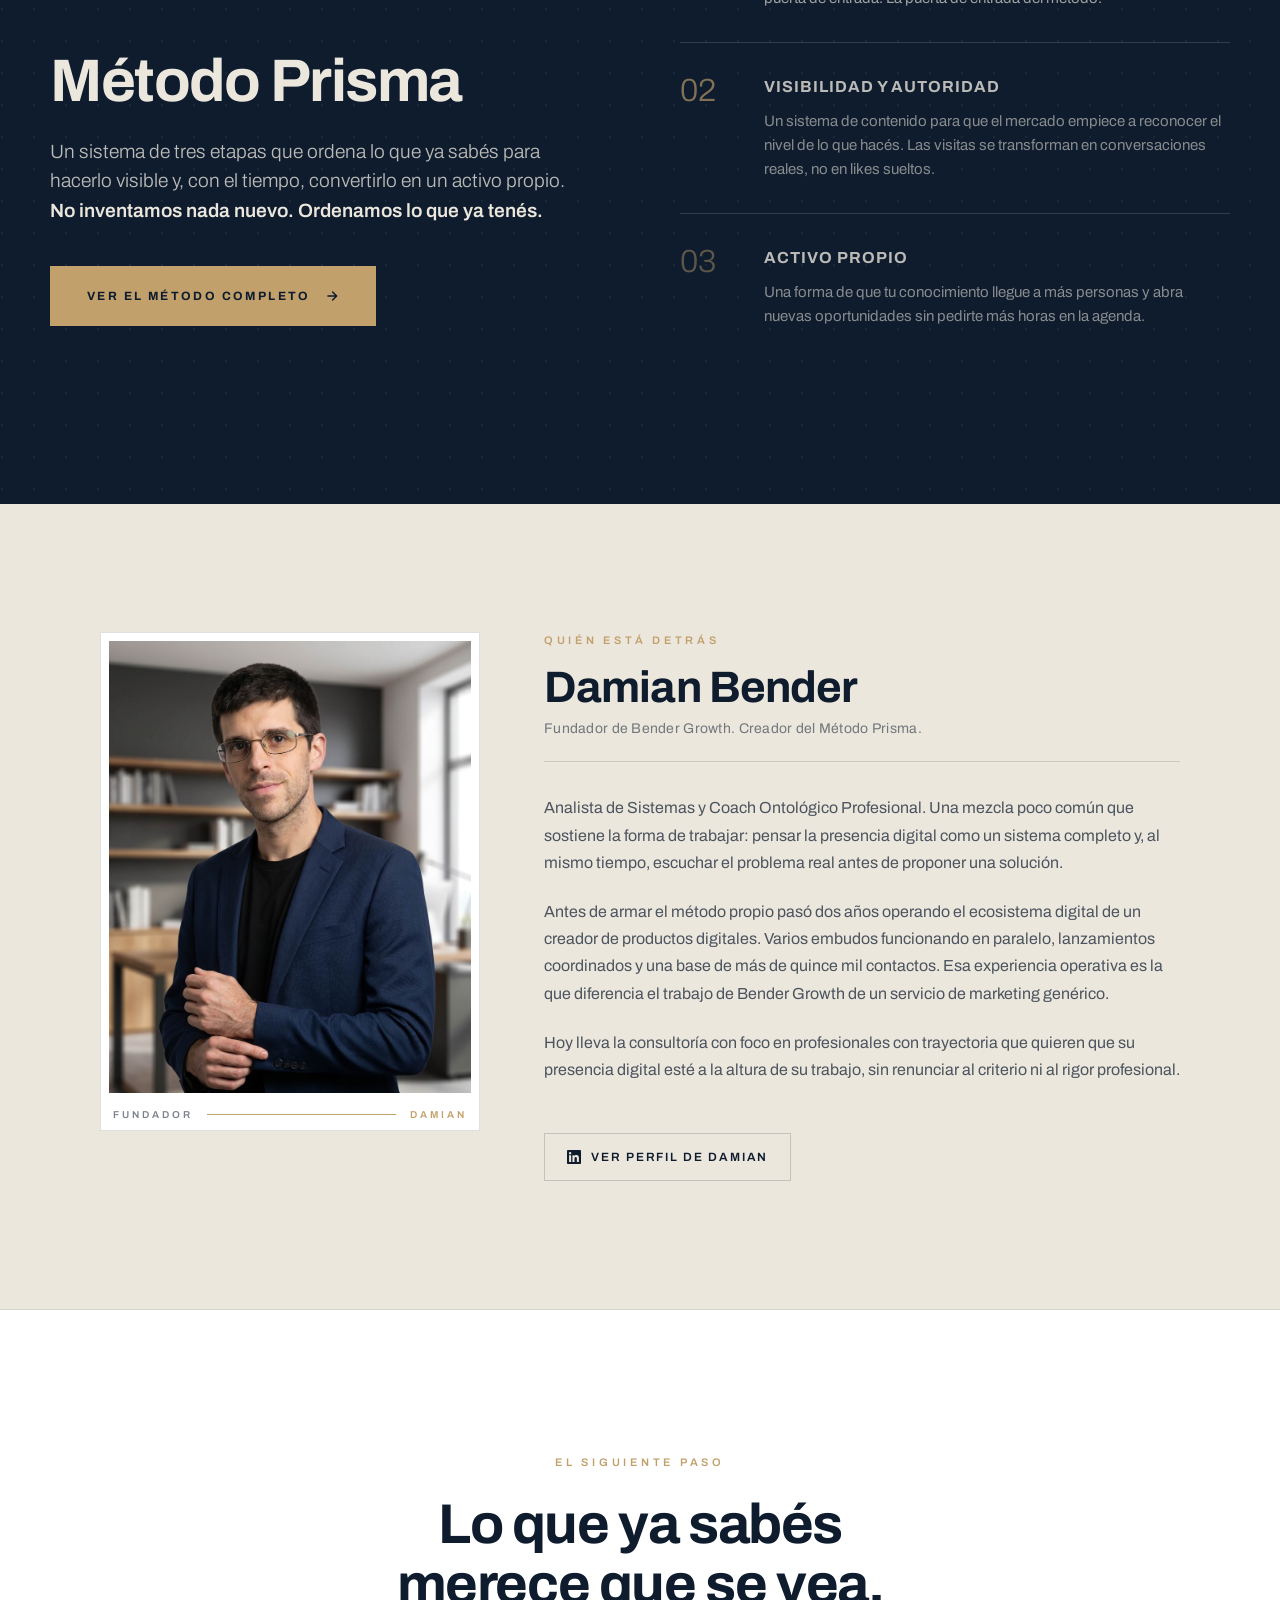
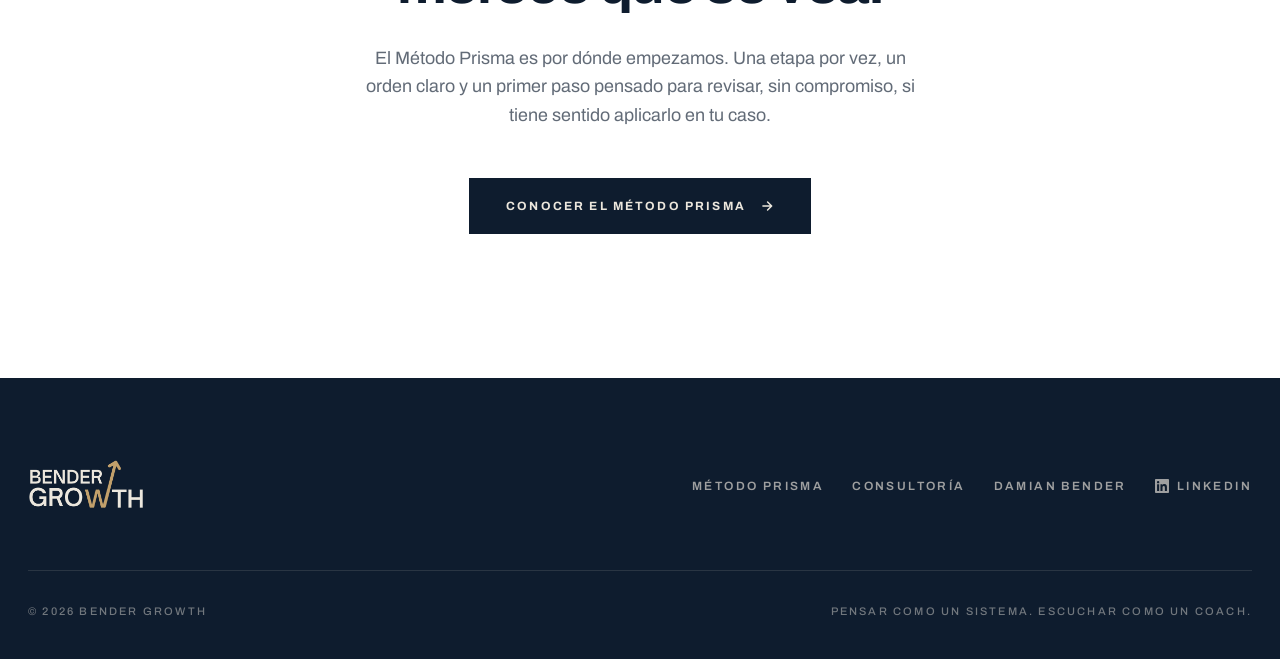
==== commit db105a74: "Update index.html cambio de vercel.app a org en todas las URL" ====
--- a/index.html
+++ b/index.html
@@ -22,8 +22,8 @@
   <meta property="og:locale" content="es_AR" />
   <meta property="og:title" content="Bender Growth · Consultoría de marca personal y activos digitales" />
   <meta property="og:description" content="Hacemos que lo que ya sabés se note y te traiga mejores clientes. Consultoría de marca personal con el Método Prisma." />
-  <meta property="og:url" content="https://bendergrowth.vercel.app/" />
-  <meta property="og:image" content="https://bendergrowth.vercel.app/assets/img/og-home.png" />
+  <meta property="og:url" content="https://bendergrowth.org/" />
+  <meta property="og:image" content="https://bendergrowth.org/assets/img/og-home.png" />
   <meta property="og:image:width" content="1200" />
   <meta property="og:image:height" content="630" />
   <meta property="og:image:alt" content="Bender Growth" />
@@ -32,7 +32,7 @@
   <meta name="twitter:card" content="summary_large_image" />
   <meta name="twitter:title" content="Bender Growth · Consultoría de marca personal y activos digitales" />
   <meta name="twitter:description" content="Hacemos que lo que ya sabés se note y te traiga mejores clientes." />
-  <meta name="twitter:image" content="https://bendergrowth.vercel.app/assets/img/og-home.png" />
+  <meta name="twitter:image" content="https://bendergrowth.org/assets/img/og-home.png" />
 
   <!-- Fonts -->
   <link rel="preconnect" href="https://fonts.googleapis.com" />
@@ -49,9 +49,9 @@
     "@context": "https://schema.org",
     "@type": "ProfessionalService",
     "name": "Bender Growth",
-    "url": "https://bendergrowth.vercel.app/",
-    "image": "https://bendergrowth.vercel.app/assets/img/og-home.png",
-    "logo": "https://bendergrowth.vercel.app/assets/img/logos/logo-bendergrowth-light.png",
+    "url": "https://bendergrowth.org/",
+    "image": "https://bendergrowth.org/assets/img/og-home.png",
+    "logo": "https://bendergrowth.org/assets/img/logos/logo-bendergrowth-light.png",
     "description": "Consultoría de marca personal y arquitectura de activos digitales para profesionales con trayectoria. Metodología propia: Método Prisma.",
     "areaServed": "Latinoamérica",
     "founder": {
--- a/css/global.css
+++ b/css/global.css
@@ -164,7 +164,7 @@
 }
 .photo-frame .photo {
   aspect-ratio: 4/5; background: var(--ink);
-  background-image: url("/assets/img/fotos/damian-bender.jpg");
+  background-image: url("/assets/img/fotos/damian-bender.jpeg");
   background-size: cover; background-position: center 22%;
 }
 .photo-meta {
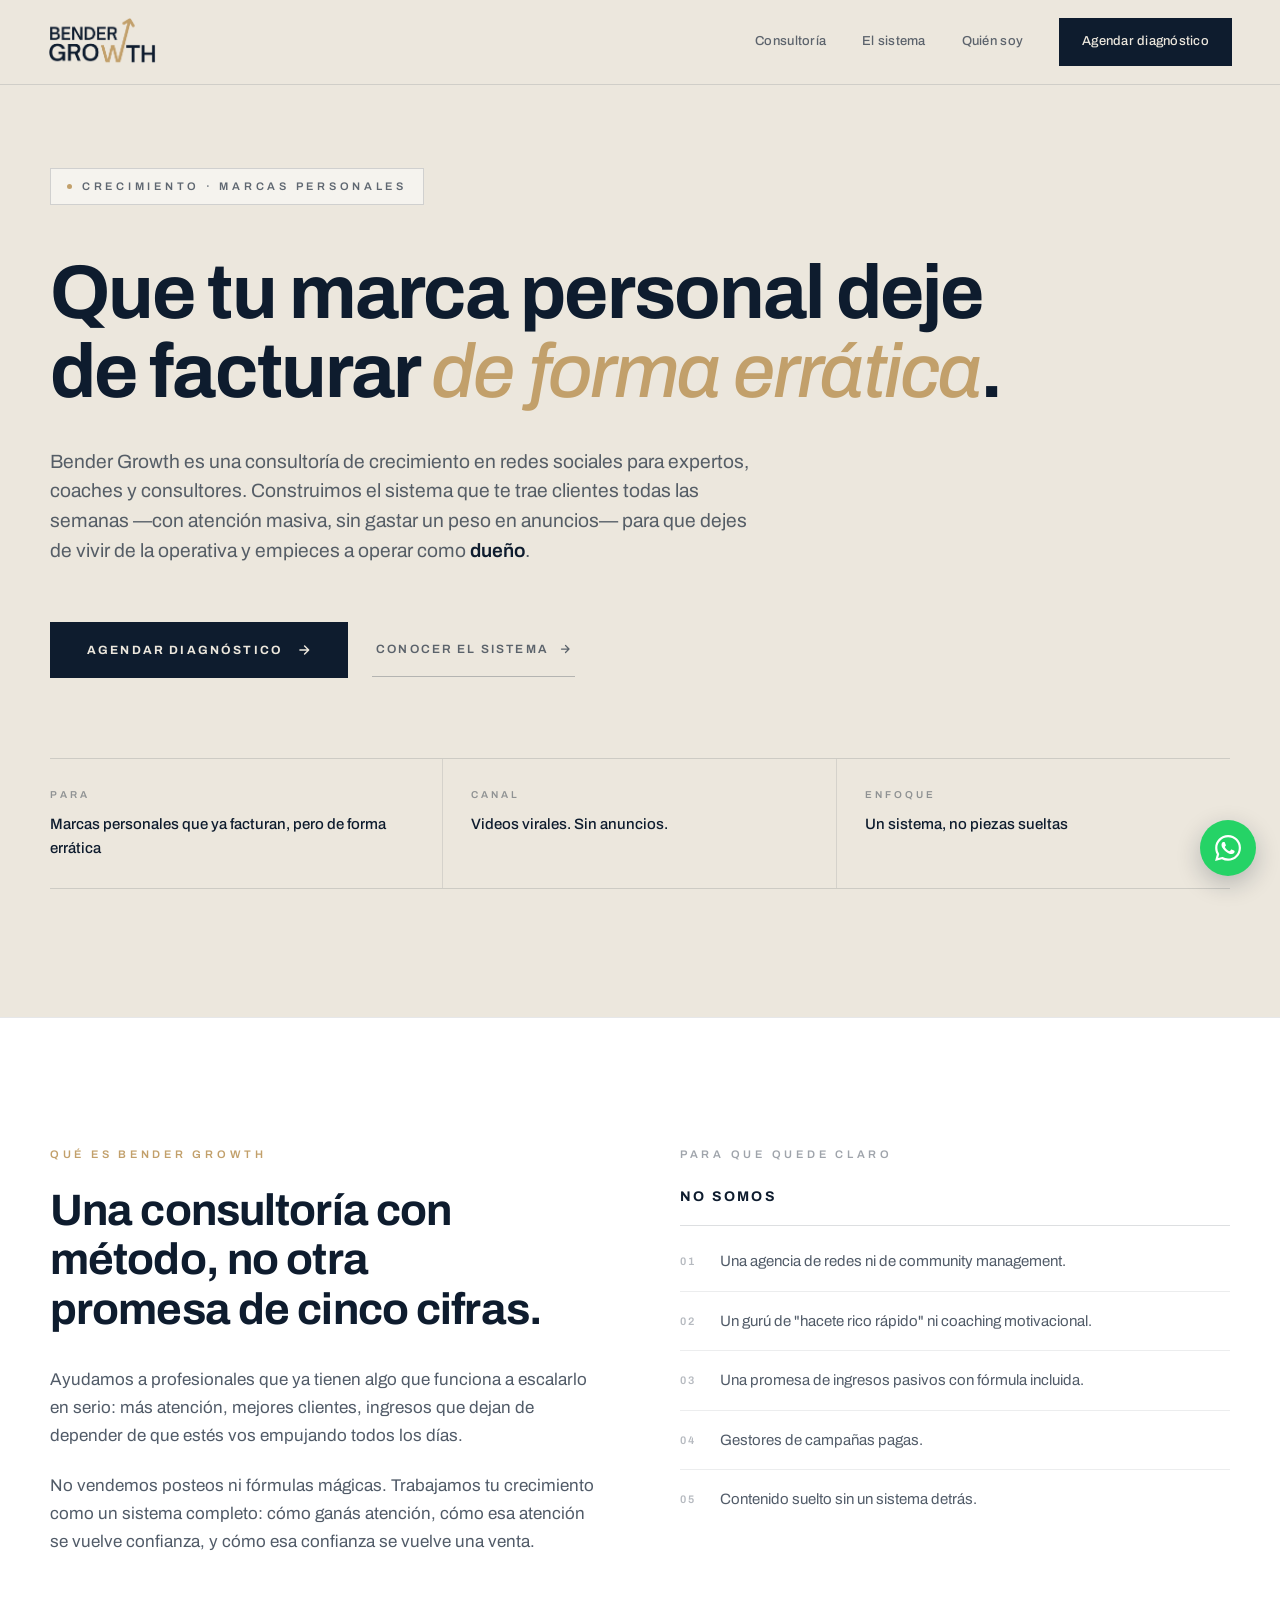
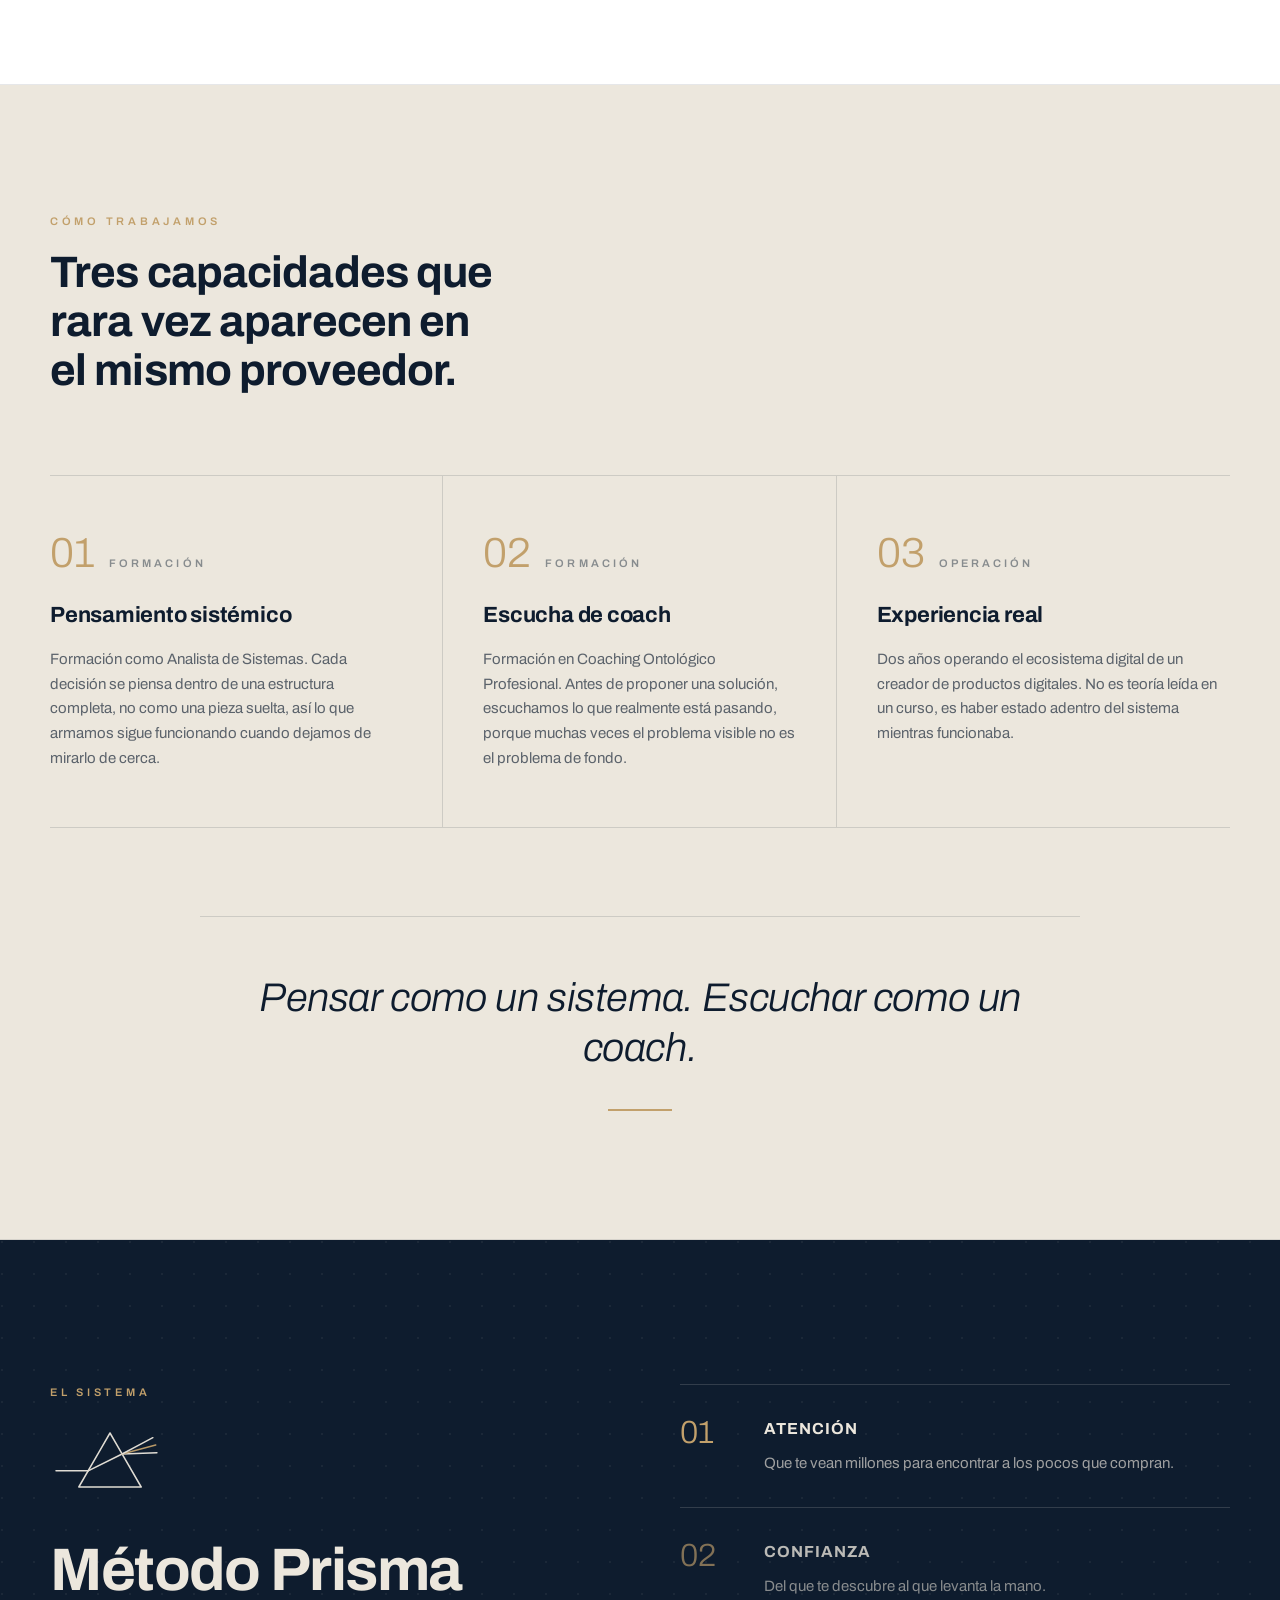
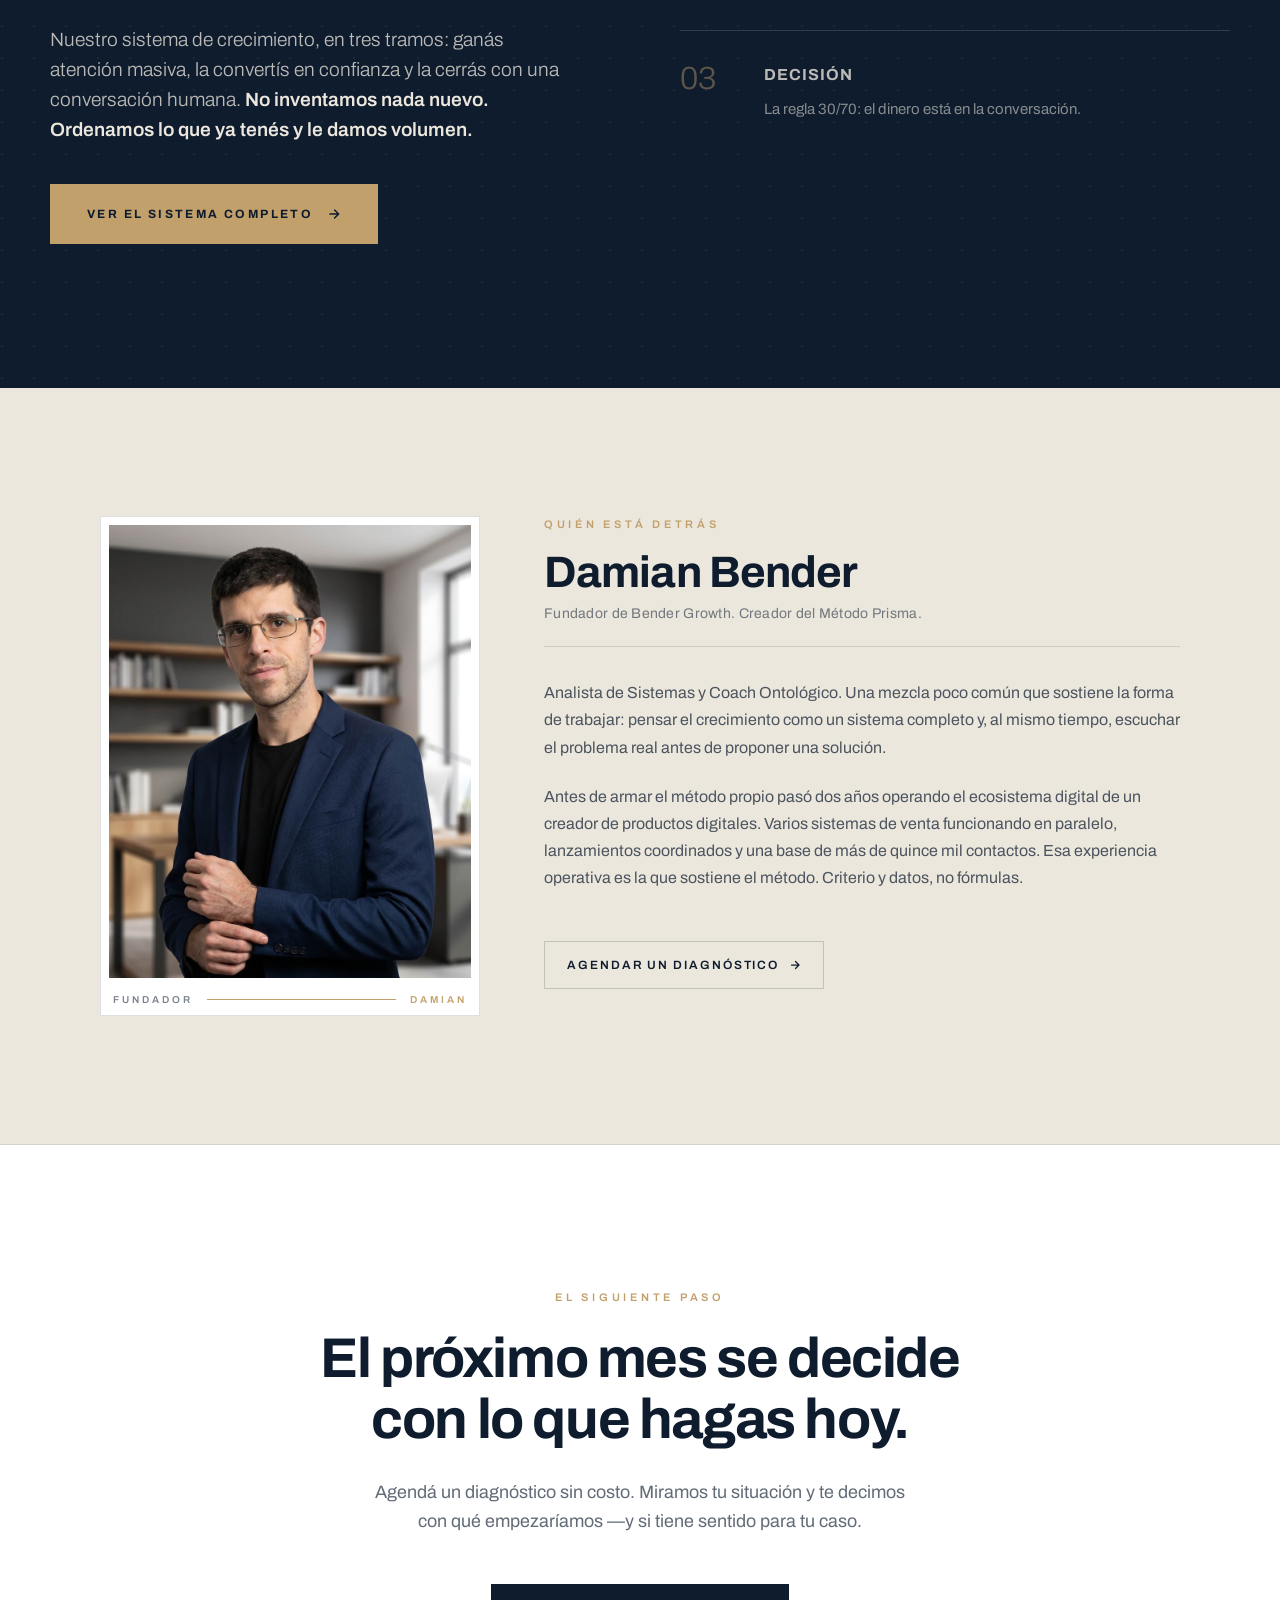
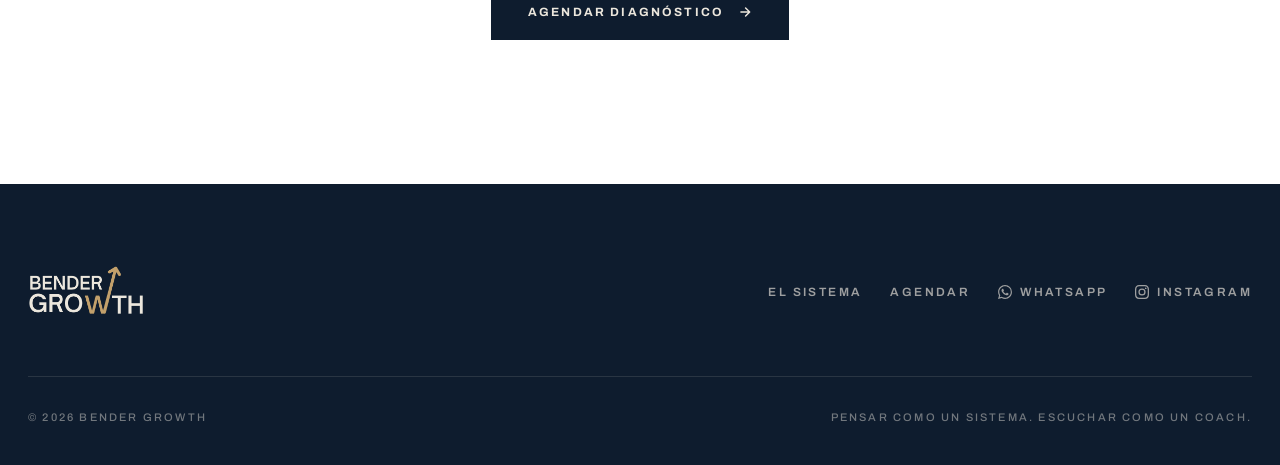
==== commit 812f4329: "actualización home y landing de método prisma" ====
--- a/index.html
+++ b/index.html
@@ -5,8 +5,8 @@
   <meta name="viewport" content="width=device-width, initial-scale=1.0" />
 
   <!-- Primary -->
-  <title>Bender Growth · Consultoría de marca personal y activos digitales</title>
-  <meta name="description" content="Consultoría de marca personal para profesionales con trayectoria. Con el Método Prisma hacemos que tu experiencia se note y te traiga mejores clientes." />
+  <title>Bender Growth · Crecimiento para marcas personales</title>
+  <meta name="description" content="Ayudamos a expertos, coaches y consultores a escalar su marca personal con un sistema de atención masiva, sin gastar en anuncios. Agendá tu sesión de diagnóstico sin costo." />
   <link rel="canonical" href="/" />
   <meta name="author" content="Damian Bender" />
   <meta name="theme-color" content="#0E1C2E" />
@@ -20,8 +20,8 @@
   <meta property="og:type" content="website" />
   <meta property="og:site_name" content="Bender Growth" />
   <meta property="og:locale" content="es_AR" />
-  <meta property="og:title" content="Bender Growth · Consultoría de marca personal y activos digitales" />
-  <meta property="og:description" content="Hacemos que lo que ya sabés se note y te traiga mejores clientes. Consultoría de marca personal con el Método Prisma." />
+  <meta property="og:title" content="Bender Growth · Que tu marca personal deje de facturar de forma errática" />
+  <meta property="og:description" content="Un sistema de crecimiento para marcas personales: atención masiva, sin anuncios. Agendá una sesión de diagnóstico sin costo." />
   <meta property="og:url" content="https://bendergrowth.org/" />
   <meta property="og:image" content="https://bendergrowth.org/assets/img/og-home.png" />
   <meta property="og:image:width" content="1200" />
@@ -30,8 +30,8 @@
 
   <!-- Twitter -->
   <meta name="twitter:card" content="summary_large_image" />
-  <meta name="twitter:title" content="Bender Growth · Consultoría de marca personal y activos digitales" />
-  <meta name="twitter:description" content="Hacemos que lo que ya sabés se note y te traiga mejores clientes." />
+  <meta name="twitter:title" content="Bender Growth · Que tu marca personal deje de facturar de forma errática" />
+  <meta name="twitter:description" content="Un sistema de crecimiento para marcas personales: atención masiva, sin anuncios." />
   <meta name="twitter:image" content="https://bendergrowth.org/assets/img/og-home.png" />
 
   <!-- Fonts -->
@@ -52,15 +52,13 @@
     "url": "https://bendergrowth.org/",
     "image": "https://bendergrowth.org/assets/img/og-home.png",
     "logo": "https://bendergrowth.org/assets/img/logos/logo-bendergrowth-light.png",
-    "description": "Consultoría de marca personal y arquitectura de activos digitales para profesionales con trayectoria. Metodología propia: Método Prisma.",
-    "areaServed": "Latinoamérica",
+    "description": "Consultoría de crecimiento de marca personal para expertos, coaches y consultores. Sistema de atención masiva sin anuncios. Metodología propia: Método Prisma.",
+    "areaServed": "Hispanoamérica",
     "founder": {
       "@type": "Person",
       "name": "Damian Bender",
-      "jobTitle": "Fundador de Bender Growth. Creador del Método Prisma.",
-      "sameAs": "https://www.linkedin.com/in/damian-bender/"
-    },
-    "sameAs": ["https://www.linkedin.com/in/damian-bender/"]
+      "jobTitle": "Fundador de Bender Growth. Creador del Método Prisma."
+    }
   }
   </script>
 </head>
@@ -74,11 +72,10 @@
       </a>
       <div class="nav-links">
         <a href="#consultoria">Consultoría</a>
-        <a href="#metodo">Método Prisma</a>
-        <a href="#fundador">Damian Bender</a>
-        <a href="/metodo-prisma" class="nav-cta">
-          Conocer el método
-          <svg width="12" height="12" viewBox="0 0 24 24" fill="none" stroke="currentColor" stroke-width="2.5" stroke-linecap="round" stroke-linejoin="round" aria-hidden="true"><path d="M5 12h14M13 5l7 7-7 7"/></svg>
+        <a href="#sistema">El sistema</a>
+        <a href="#fundador">Quién soy</a>
+        <a href="https://cal.com/bendergrowth/diagnostico-mp" target="_blank" rel="noopener noreferrer" class="nav-cta">
+          Agendar diagnóstico
         </a>
       </div>
     </div>
@@ -89,19 +86,19 @@
   <!-- HERO -->
   <section id="top" class="hero">
     <div class="hero-inner">
-      <span class="eyebrow-pill">Consultoría · Bender Growth</span>
-      <h1>Hacemos que lo que ya sabés <em>se note</em> y te traiga mejores clientes.</h1>
+      <span class="eyebrow-pill">Crecimiento · Marcas personales</span>
+      <h1>Que tu marca personal deje de facturar <em>de forma errática</em>.</h1>
       <p class="lead">
-        Bender Growth es una consultoría de marca personal y arquitectura de activos digitales para profesionales con trayectoria. Trabajamos con un sistema propio, el <strong>Método Prisma</strong>, que pone tu experiencia y tu criterio donde tienen que estar para que el cliente que querés llegue por su cuenta, valorando lo que hacés.
+        Bender Growth es una consultoría de crecimiento en redes sociales para expertos, coaches y consultores. Construimos el sistema que te trae clientes todas las semanas —con atención masiva, sin gastar un peso en anuncios— para que dejes de vivir de la operativa y empieces a operar como <strong>dueño</strong>.
       </p>
       <div class="hero-actions">
-        <a href="/metodo-prisma" class="btn-dark">
-          Conocer el Método Prisma
+        <a href="https://cal.com/bendergrowth/diagnostico-mp" target="_blank" rel="noopener noreferrer" class="btn-dark">
+          Agendar diagnóstico
           <svg width="14" height="14" viewBox="0 0 24 24" fill="none" stroke="currentColor" stroke-width="2.5" stroke-linecap="round" stroke-linejoin="round" aria-hidden="true"><path d="M5 12h14M13 5l7 7-7 7"/></svg>
         </a>
-        <a href="#consultoria" class="btn-ghost">
-          Sobre la consultoría
-          <svg width="12" height="12" viewBox="0 0 24 24" fill="none" stroke="currentColor" stroke-width="2.5" stroke-linecap="round" stroke-linejoin="round" aria-hidden="true"><path d="M12 5v14M5 12l7 7 7-7"/></svg>
+        <a href="/metodo-prisma" class="btn-ghost">
+          Conocer el sistema
+          <svg width="12" height="12" viewBox="0 0 24 24" fill="none" stroke="currentColor" stroke-width="2.5" stroke-linecap="round" stroke-linejoin="round" aria-hidden="true"><path d="M5 12h14M13 5l7 7-7 7"/></svg>
         </a>
       </div>
 
@@ -109,15 +106,15 @@
       <div class="strip">
         <div>
           <span class="strip-label">Para</span>
-          <span class="strip-value">Profesionales con trayectoria real</span>
+          <span class="strip-value">Marcas personales que ya facturan, pero de forma errática</span>
         </div>
         <div>
           <span class="strip-label">Canal</span>
-          <span class="strip-value">LinkedIn como prioridad</span>
+          <span class="strip-value">Videos virales. Sin anuncios.</span>
         </div>
         <div>
           <span class="strip-label">Enfoque</span>
-          <span class="strip-value">Sistema propio en tres etapas</span>
+          <span class="strip-value">Un sistema, no piezas sueltas</span>
         </div>
       </div>
     </div>
@@ -130,13 +127,13 @@
         <div class="lead-block">
           <span class="eyebrow" style="display:block; margin-bottom:24px;">Qué es Bender Growth</span>
           <h2 class="section-title" style="margin-bottom:32px;">
-            Una consultoría con criterio, no una agencia de redes.
+            Una consultoría con método, no otra promesa de cinco cifras.
           </h2>
           <p>
-            Ayudamos a profesionales que ya tienen un servicio sólido a que el mercado lo entienda y lo elija. Tu trabajo está bien hecho; nuestra tarea es que eso quede claro desde el primer contacto, para que el cliente que necesitás te reconozca rápido y llegue por su cuenta.
-          </p>
-          <p>
-            No vendemos posteos, ni piezas sueltas, ni fórmulas. Trabajamos sobre tu presencia digital como un sistema completo. Cómo te encontrás, qué se entiende de vos en cinco segundos y qué pasa después de esa primera lectura.
+            Ayudamos a profesionales que ya tienen algo que funciona a escalarlo en serio: más atención, mejores clientes, ingresos que dejan de depender de que estés vos empujando todos los días.
+          </p>
+          <p>
+            No vendemos posteos ni fórmulas mágicas. Trabajamos tu crecimiento como un sistema completo: cómo ganás atención, cómo esa atención se vuelve confianza, y cómo esa confianza se vuelve una venta.
           </p>
         </div>
 
@@ -144,11 +141,11 @@
           <span class="eyebrow" style="display:block; margin-bottom:24px; color: rgba(14,28,46,0.40);">Para que quede claro</span>
           <h3>No somos</h3>
           <ul>
-            <li><span>01</span><span>Una agencia de redes sociales ni de community management.</span></li>
-            <li><span>02</span><span>Coaching motivacional ni un curso de marca personal.</span></li>
+            <li><span>01</span><span>Una agencia de redes ni de community management.</span></li>
+            <li><span>02</span><span>Un gurú de "hacete rico rápido" ni coaching motivacional.</span></li>
             <li><span>03</span><span>Una promesa de ingresos pasivos con fórmula incluida.</span></li>
-            <li><span>04</span><span>Gestores de campañas pagas ni medios de difusión.</span></li>
-            <li><span>05</span><span>Un servicio de copy ni de optimización aislada del perfil.</span></li>
+            <li><span>04</span><span>Gestores de campañas pagas.</span></li>
+            <li><span>05</span><span>Contenido suelto sin un sistema detrás.</span></li>
           </ul>
         </div>
       </div>
@@ -161,7 +158,7 @@
       <div style="margin-bottom: 80px; max-width: 760px;">
         <span class="eyebrow" style="display:block; margin-bottom:18px;">Cómo trabajamos</span>
         <h2 class="section-title">
-          Tres capacidades que rara vez aparecen juntas en el mismo proveedor.
+          Tres capacidades que rara vez aparecen en el mismo proveedor.
         </h2>
       </div>
 
@@ -195,13 +192,13 @@
     </div>
   </section>
 
-  <!-- MÉTODO PRISMA -->
-  <section id="metodo" class="section dark" style="padding: 144px 28px;">
+  <!-- EL SISTEMA (Método Prisma) -->
+  <section id="sistema" class="section dark" style="padding: 144px 28px;">
     <div class="dotgrid"></div>
     <div class="section-inner" style="position: relative;">
       <div class="prisma-grid">
         <div>
-          <span class="eyebrow" style="display:block; margin-bottom: 24px;">Producto insignia</span>
+          <span class="eyebrow" style="display:block; margin-bottom: 24px;">El sistema</span>
 
           <svg class="prisma-mark" width="120" height="72" viewBox="-100 -60 200 120" fill="none" stroke-width="2.5" stroke-linecap="round" stroke-linejoin="round" aria-hidden="true">
             <line stroke="#ECE7DD" x1="-90" y1="18" x2="-36.4" y2="18"/>
@@ -214,11 +211,11 @@
 
           <h2>Método Prisma</h2>
           <p class="lead">
-            Un sistema de tres etapas que ordena lo que ya sabés para hacerlo visible y, con el tiempo, convertirlo en un activo propio. <strong>No inventamos nada nuevo. Ordenamos lo que ya tenés.</strong>
+            Nuestro sistema de crecimiento, en tres tramos: ganás atención masiva, la convertís en confianza y la cerrás con una conversación humana. <strong>No inventamos nada nuevo. Ordenamos lo que ya tenés y le damos volumen.</strong>
           </p>
 
           <a href="/metodo-prisma" class="btn-gold">
-            Ver el método completo
+            Ver el sistema completo
             <svg width="14" height="14" viewBox="0 0 24 24" fill="none" stroke="currentColor" stroke-width="2.5" stroke-linecap="round" stroke-linejoin="round" aria-hidden="true"><path d="M5 12h14M13 5l7 7-7 7"/></svg>
           </a>
         </div>
@@ -227,22 +224,22 @@
           <div class="e-1">
             <span class="e-num">01</span>
             <div>
-              <h3>Posicionamiento</h3>
-              <p>El perfil deja de funcionar como currículum y pasa a funcionar como puerta de entrada. La puerta de entrada del método.</p>
+              <h3>Atención</h3>
+              <p>Que te vean millones para encontrar a los pocos que compran.</p>
             </div>
           </div>
           <div class="e-2">
             <span class="e-num">02</span>
             <div>
-              <h3>Visibilidad y autoridad</h3>
-              <p>Un sistema de contenido para que el mercado empiece a reconocer el nivel de lo que hacés. Las visitas se transforman en conversaciones reales, no en likes sueltos.</p>
+              <h3>Confianza</h3>
+              <p>Del que te descubre al que levanta la mano.</p>
             </div>
           </div>
           <div class="e-3">
             <span class="e-num">03</span>
             <div>
-              <h3>Activo propio</h3>
-              <p>Una forma de que tu conocimiento llegue a más personas y abra nuevas oportunidades sin pedirte más horas en la agenda.</p>
+              <h3>Decisión</h3>
+              <p>La regla 30/70: el dinero está en la conversación.</p>
             </div>
           </div>
         </div>
@@ -269,18 +266,15 @@
           <p class="fundador-role">Fundador de Bender Growth. Creador del Método Prisma.</p>
 
           <p class="bio">
-            Analista de Sistemas y Coach Ontológico Profesional. Una mezcla poco común que sostiene la forma de trabajar: pensar la presencia digital como un sistema completo y, al mismo tiempo, escuchar el problema real antes de proponer una solución.
+            Analista de Sistemas y Coach Ontológico. Una mezcla poco común que sostiene la forma de trabajar: pensar el crecimiento como un sistema completo y, al mismo tiempo, escuchar el problema real antes de proponer una solución.
           </p>
           <p class="bio">
-            Antes de armar el método propio pasó dos años operando el ecosistema digital de un creador de productos digitales. Varios embudos funcionando en paralelo, lanzamientos coordinados y una base de más de quince mil contactos. Esa experiencia operativa es la que diferencia el trabajo de Bender Growth de un servicio de marketing genérico.
-          </p>
-          <p class="bio">
-            Hoy lleva la consultoría con foco en profesionales con trayectoria que quieren que su presencia digital esté a la altura de su trabajo, sin renunciar al criterio ni al rigor profesional.
-          </p>
-
-          <a href="https://www.linkedin.com/in/damian-bender/" target="_blank" rel="noopener noreferrer" class="li-btn">
-            <svg width="14" height="14" viewBox="0 0 24 24" fill="currentColor" aria-hidden="true"><path d="M20.447 20.452h-3.554v-5.569c0-1.328-.027-3.037-1.852-3.037-1.853 0-2.136 1.445-2.136 2.939v5.667H9.351V9h3.414v1.561h.046c.477-.9 1.637-1.85 3.37-1.85 3.601 0 4.267 2.37 4.267 5.455v6.286zM5.337 7.433a2.062 2.062 0 01-2.063-2.065 2.063 2.063 0 112.063 2.065zm1.782 13.019H3.555V9h3.564v11.452zM22.225 0H1.771C.792 0 0 .774 0 1.729v20.542C0 23.227.792 24 1.771 24h20.451C23.2 24 24 23.227 24 22.271V1.729C24 .774 23.2 0 22.222 0h.003z"/></svg>
-            Ver perfil de Damian
+            Antes de armar el método propio pasó dos años operando el ecosistema digital de un creador de productos digitales. Varios sistemas de venta funcionando en paralelo, lanzamientos coordinados y una base de más de quince mil contactos. Esa experiencia operativa es la que sostiene el método. Criterio y datos, no fórmulas.
+          </p>
+
+          <a href="https://cal.com/bendergrowth/diagnostico-mp" target="_blank" rel="noopener noreferrer" class="li-btn">
+            Agendar un diagnóstico
+            <svg width="12" height="12" viewBox="0 0 24 24" fill="none" stroke="currentColor" stroke-width="2.5" stroke-linecap="round" stroke-linejoin="round" aria-hidden="true"><path d="M5 12h14M13 5l7 7-7 7"/></svg>
           </a>
         </div>
       </div>
@@ -291,13 +285,13 @@
   <section class="cta-final">
     <div class="cta-final-inner">
       <span class="eyebrow" style="display:block; margin-bottom:24px;">El siguiente paso</span>
-      <h2>Lo que ya sabés merece que se vea.</h2>
+      <h2>El próximo mes se decide con lo que hagas hoy.</h2>
       <p>
-        El Método Prisma es por dónde empezamos. Una etapa por vez, un orden claro y un primer paso pensado para revisar, sin compromiso, si tiene sentido aplicarlo en tu caso.
+        Agendá un diagnóstico sin costo. Miramos tu situación y te decimos con qué empezaríamos —y si tiene sentido para tu caso.
       </p>
 
-      <a href="/metodo-prisma" class="btn-dark">
-        Conocer el Método Prisma
+      <a href="https://cal.com/bendergrowth/diagnostico-mp" target="_blank" rel="noopener noreferrer" class="btn-dark">
+        Agendar diagnóstico
         <svg width="14" height="14" viewBox="0 0 24 24" fill="none" stroke="currentColor" stroke-width="2.5" stroke-linecap="round" stroke-linejoin="round" aria-hidden="true"><path d="M5 12h14M13 5l7 7-7 7"/></svg>
       </a>
     </div>
@@ -314,12 +308,15 @@
         </a>
 
         <nav class="footer-nav" aria-label="Pie de página">
-          <a href="/metodo-prisma">Método Prisma</a>
-          <a href="#consultoria">Consultoría</a>
-          <a href="#fundador">Damian Bender</a>
-          <a href="https://www.linkedin.com/in/damian-bender/" target="_blank" rel="noopener noreferrer" class="footer-li">
-            <svg width="14" height="14" viewBox="0 0 24 24" fill="currentColor" aria-hidden="true"><path d="M20.447 20.452h-3.554v-5.569c0-1.328-.027-3.037-1.852-3.037-1.853 0-2.136 1.445-2.136 2.939v5.667H9.351V9h3.414v1.561h.046c.477-.9 1.637-1.85 3.37-1.85 3.601 0 4.267 2.37 4.267 5.455v6.286zM5.337 7.433a2.062 2.062 0 01-2.063-2.065 2.063 2.063 0 112.063 2.065zm1.782 13.019H3.555V9h3.564v11.452zM22.225 0H1.771C.792 0 0 .774 0 1.729v20.542C0 23.227.792 24 1.771 24h20.451C23.2 24 24 23.227 24 22.271V1.729C24 .774 23.2 0 22.222 0h.003z"/></svg>
-            LinkedIn
+          <a href="/metodo-prisma">El sistema</a>
+          <a href="https://cal.com/bendergrowth/diagnostico-mp" target="_blank" rel="noopener noreferrer">Agendar</a>
+          <a href="https://wa.me/543794273789?text=Hola%20Dami%C3%A1n%2C%20me%20gustar%C3%ADa%20hacer%20el%20diagn%C3%B3stico%20para%20mi%20marca%20personal.%20%C2%BFC%C3%B3mo%20arrancamos%3F" target="_blank" rel="noopener noreferrer" class="footer-li">
+            <svg width="14" height="14" viewBox="0 0 24 24" fill="currentColor" aria-hidden="true"><path d="M17.472 14.382c-.297-.149-1.758-.867-2.03-.967-.273-.099-.471-.148-.67.15-.197.297-.767.966-.94 1.164-.173.199-.347.223-.644.075-.297-.15-1.255-.463-2.39-1.475-.883-.788-1.48-1.761-1.653-2.059-.173-.297-.018-.458.13-.606.134-.133.298-.347.446-.52.149-.174.198-.298.298-.497.099-.198.05-.371-.025-.52-.075-.149-.669-1.612-.916-2.207-.242-.579-.487-.5-.669-.51-.173-.008-.371-.01-.57-.01-.198 0-.52.074-.792.372s-1.04 1.016-1.04 2.479 1.065 2.876 1.213 3.074c.149.198 2.096 3.2 5.077 4.487.71.306 1.263.489 1.694.625.712.227 1.36.195 1.871.118.571-.085 1.758-.719 2.006-1.413.248-.694.248-1.289.173-1.413-.074-.124-.272-.198-.57-.347m-5.421 7.403h-.004a9.87 9.87 0 0 1-5.031-1.378l-.361-.214-3.741.982.998-3.648-.235-.374a9.86 9.86 0 0 1-1.51-5.26c.001-5.45 4.436-9.884 9.888-9.884 2.64 0 5.122 1.03 6.988 2.898a9.825 9.825 0 0 1 2.893 6.994c-.003 5.45-4.437 9.884-9.885 9.884m8.413-18.297A11.815 11.815 0 0 0 12.05 0C5.495 0 .16 5.335.157 11.892c0 2.096.547 4.142 1.588 5.945L.057 24l6.305-1.654a11.882 11.882 0 0 0 5.683 1.448h.005c6.554 0 11.89-5.335 11.893-11.893A11.821 11.821 0 0 0 20.464 3.488"/></svg>
+            WhatsApp
+          </a>
+          <a href="https://www.instagram.com/bendergrowth" target="_blank" rel="noopener noreferrer" class="footer-li">
+            <svg width="14" height="14" viewBox="0 0 24 24" fill="currentColor" aria-hidden="true"><path d="M12 2.163c3.204 0 3.584.012 4.85.07 3.252.148 4.771 1.691 4.919 4.919.058 1.265.069 1.645.069 4.849 0 3.205-.012 3.584-.069 4.849-.149 3.225-1.664 4.771-4.919 4.919-1.266.058-1.644.07-4.85.07-3.204 0-3.584-.012-4.849-.07-3.26-.149-4.771-1.699-4.919-4.92-.058-1.265-.07-1.644-.07-4.849 0-3.204.013-3.583.07-4.849.149-3.227 1.664-4.771 4.919-4.919 1.266-.057 1.645-.069 4.849-.069M12 0C8.741 0 8.333.014 7.053.072 2.695.272.273 2.69.073 7.052.014 8.333 0 8.741 0 12c0 3.259.014 3.668.072 4.948.2 4.358 2.618 6.78 6.98 6.98C8.333 23.986 8.741 24 12 24c3.259 0 3.668-.014 4.948-.072 4.354-.2 6.782-2.618 6.979-6.98.059-1.28.073-1.689.073-4.948 0-3.259-.014-3.667-.072-4.947-.196-4.354-2.617-6.78-6.979-6.98C15.668.014 15.259 0 12 0m0 5.838a6.162 6.162 0 100 12.324 6.162 6.162 0 000-12.324M12 16a4 4 0 110-8 4 4 0 010 8m6.406-11.845a1.44 1.44 0 100 2.881 1.44 1.44 0 000-2.881"/></svg>
+            Instagram
           </a>
         </nav>
       </div>
@@ -331,6 +328,11 @@
     </div>
   </footer>
 
+  <!-- Floating WhatsApp -->
+  <a href="https://wa.me/543794273789?text=Hola%20Dami%C3%A1n%2C%20me%20gustar%C3%ADa%20hacer%20el%20diagn%C3%B3stico%20para%20mi%20marca%20personal.%20%C2%BFC%C3%B3mo%20arrancamos%3F" target="_blank" rel="noopener noreferrer" aria-label="Escribir por WhatsApp" class="wa-float">
+    <svg width="26" height="26" viewBox="0 0 24 24" fill="#FFFFFF" aria-hidden="true"><path d="M17.472 14.382c-.297-.149-1.758-.867-2.03-.967-.273-.099-.471-.148-.67.15-.197.297-.767.966-.94 1.164-.173.199-.347.223-.644.075-.297-.15-1.255-.463-2.39-1.475-.883-.788-1.48-1.761-1.653-2.059-.173-.297-.018-.458.13-.606.134-.133.298-.347.446-.52.149-.174.198-.298.298-.497.099-.198.05-.371-.025-.52-.075-.149-.669-1.612-.916-2.207-.242-.579-.487-.5-.669-.51-.173-.008-.371-.01-.57-.01-.198 0-.52.074-.792.372s-1.04 1.016-1.04 2.479 1.065 2.876 1.213 3.074c.149.198 2.096 3.2 5.077 4.487.71.306 1.263.489 1.694.625.712.227 1.36.195 1.871.118.571-.085 1.758-.719 2.006-1.413.248-.694.248-1.289.173-1.413-.074-.124-.272-.198-.57-.347m-5.421 7.403h-.004a9.87 9.87 0 0 1-5.031-1.378l-.361-.214-3.741.982.998-3.648-.235-.374a9.86 9.86 0 0 1-1.51-5.26c.001-5.45 4.436-9.884 9.888-9.884 2.64 0 5.122 1.03 6.988 2.898a9.825 9.825 0 0 1 2.893 6.994c-.003 5.45-4.437 9.884-9.885 9.884m8.413-18.297A11.815 11.815 0 0 0 12.05 0C5.495 0 .16 5.335.157 11.892c0 2.096.547 4.142 1.588 5.945L.057 24l6.305-1.654a11.882 11.882 0 0 0 5.683 1.448h.005c6.554 0 11.89-5.335 11.893-11.893A11.821 11.821 0 0 0 20.464 3.488"/></svg>
+  </a>
+
   <script src="/js/main.js" defer></script>
 </body>
 </html>
--- a/css/global.css
+++ b/css/global.css
@@ -10,6 +10,7 @@
   --bone: #ECE7DD;
   --bone-2: #FFFFFF;
   --gold: #C2A06B;
+  --mist: #6E92A6;
 }
 
 /* --- Reset / base --- */
@@ -41,6 +42,17 @@
   outline: 2px solid var(--gold);
   outline-offset: 3px;
 }
+
+/* --- Botón flotante de WhatsApp (compartido) --- */
+.wa-float {
+  position: fixed; bottom: 24px; right: 24px; z-index: 60;
+  background: #25D366; color: #FFFFFF;
+  width: 56px; height: 56px; border-radius: 50%;
+  display: flex; align-items: center; justify-content: center;
+  box-shadow: 0 8px 24px rgba(14,28,46,0.24);
+  transition: transform .2s;
+}
+.wa-float:hover { transform: scale(1.06); }
 
 /* --- Nav --- */
 .nav {
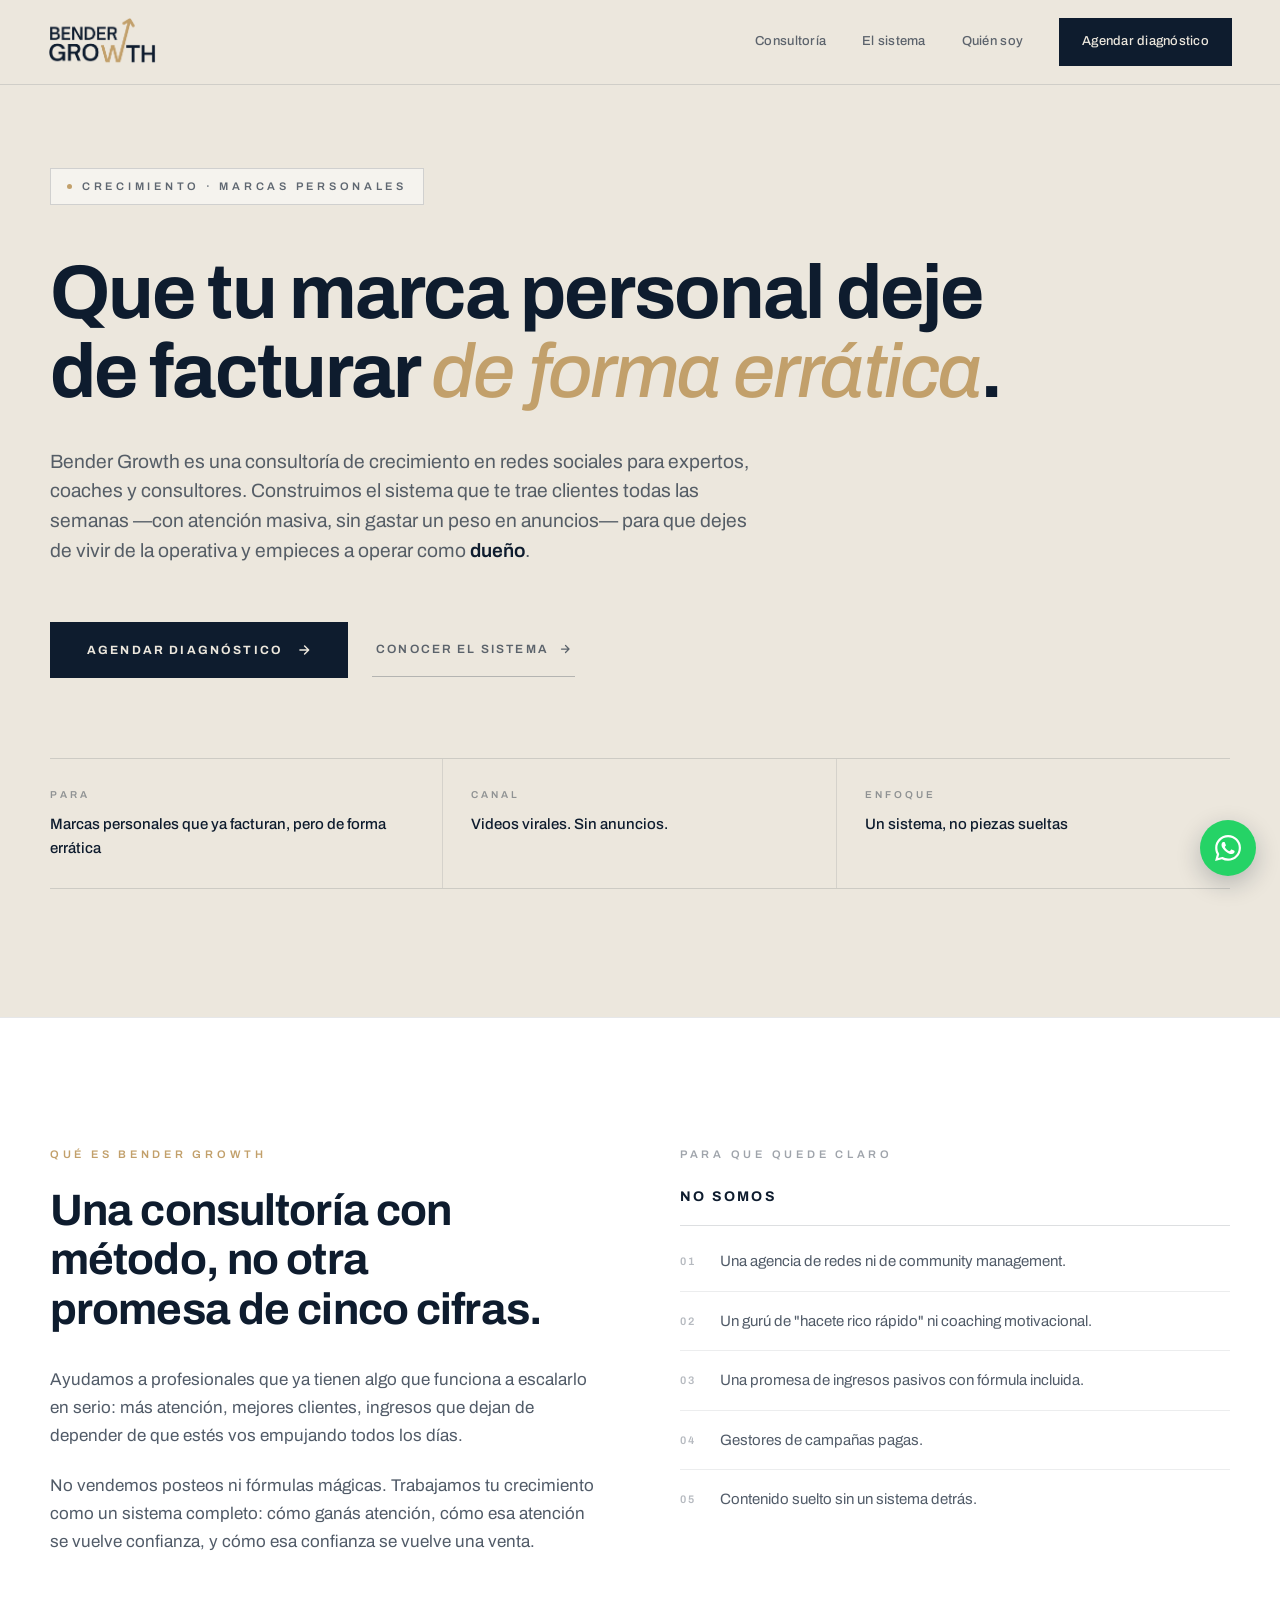
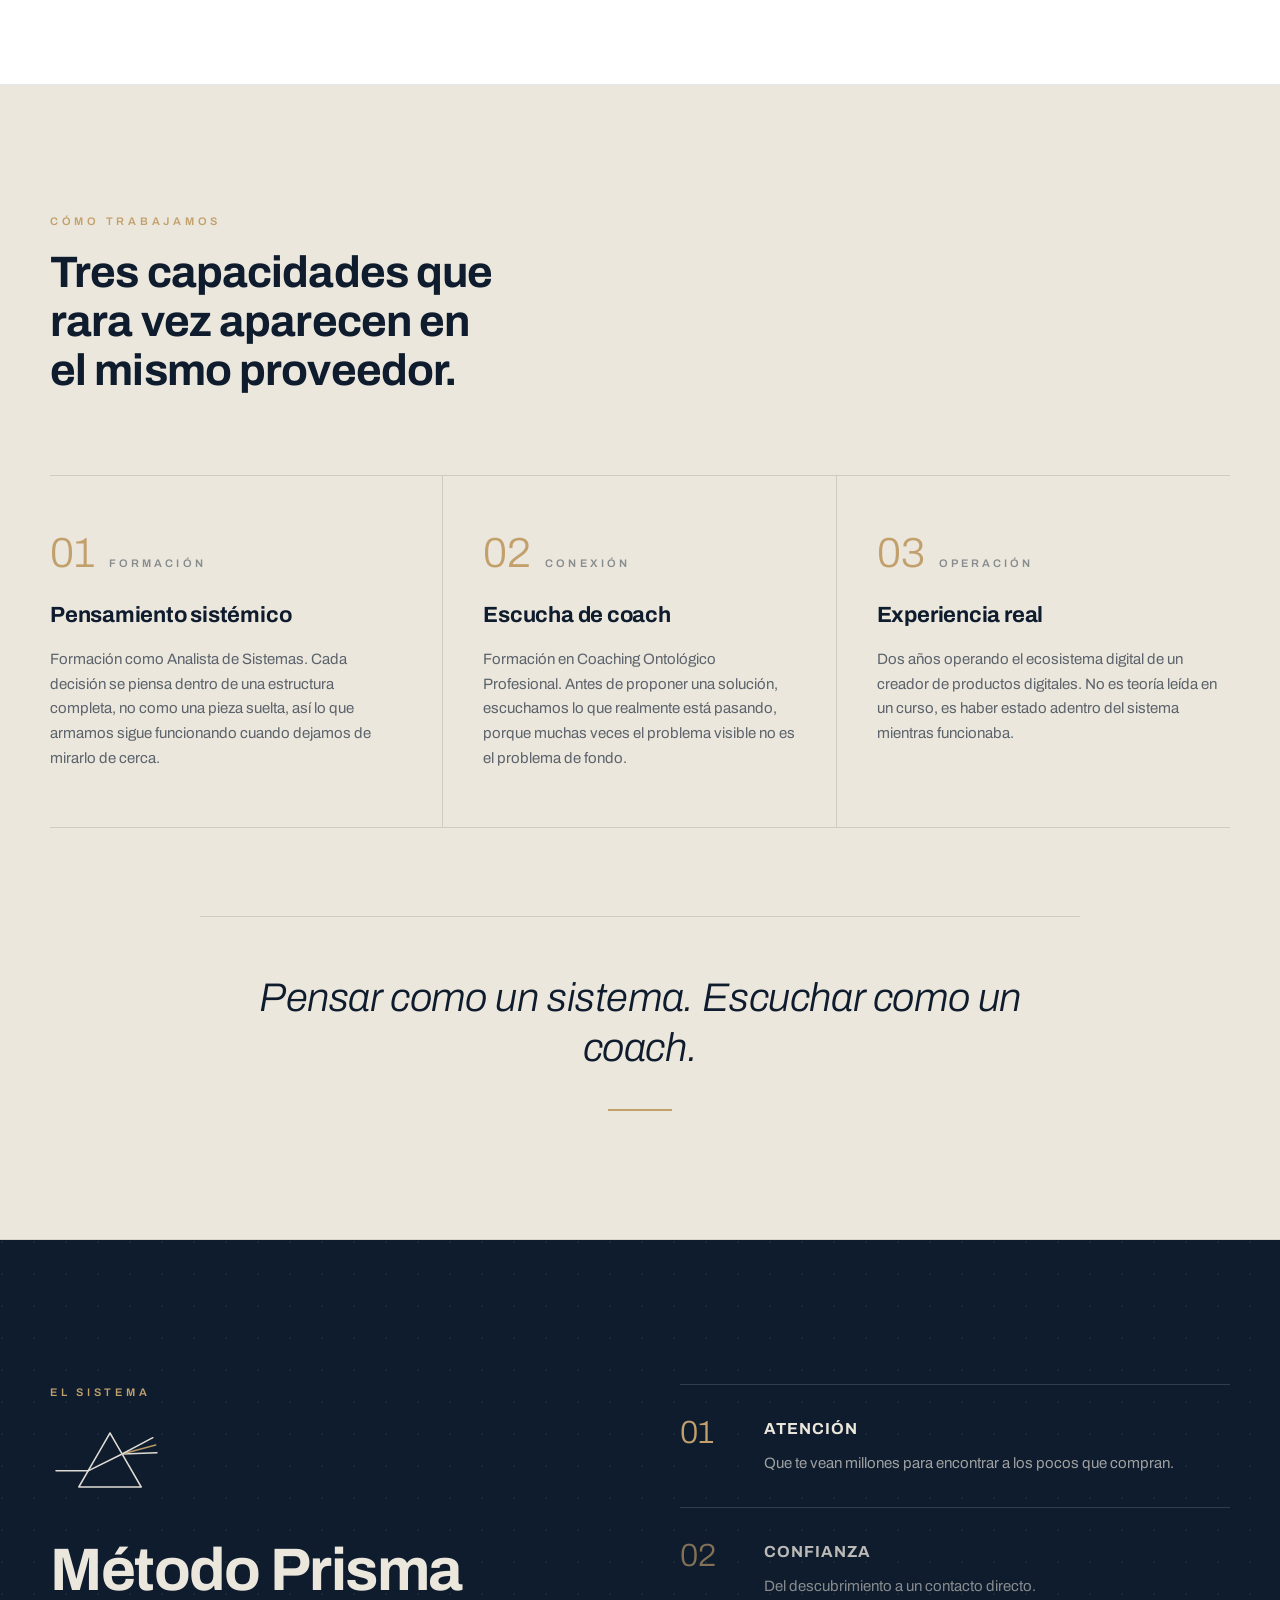
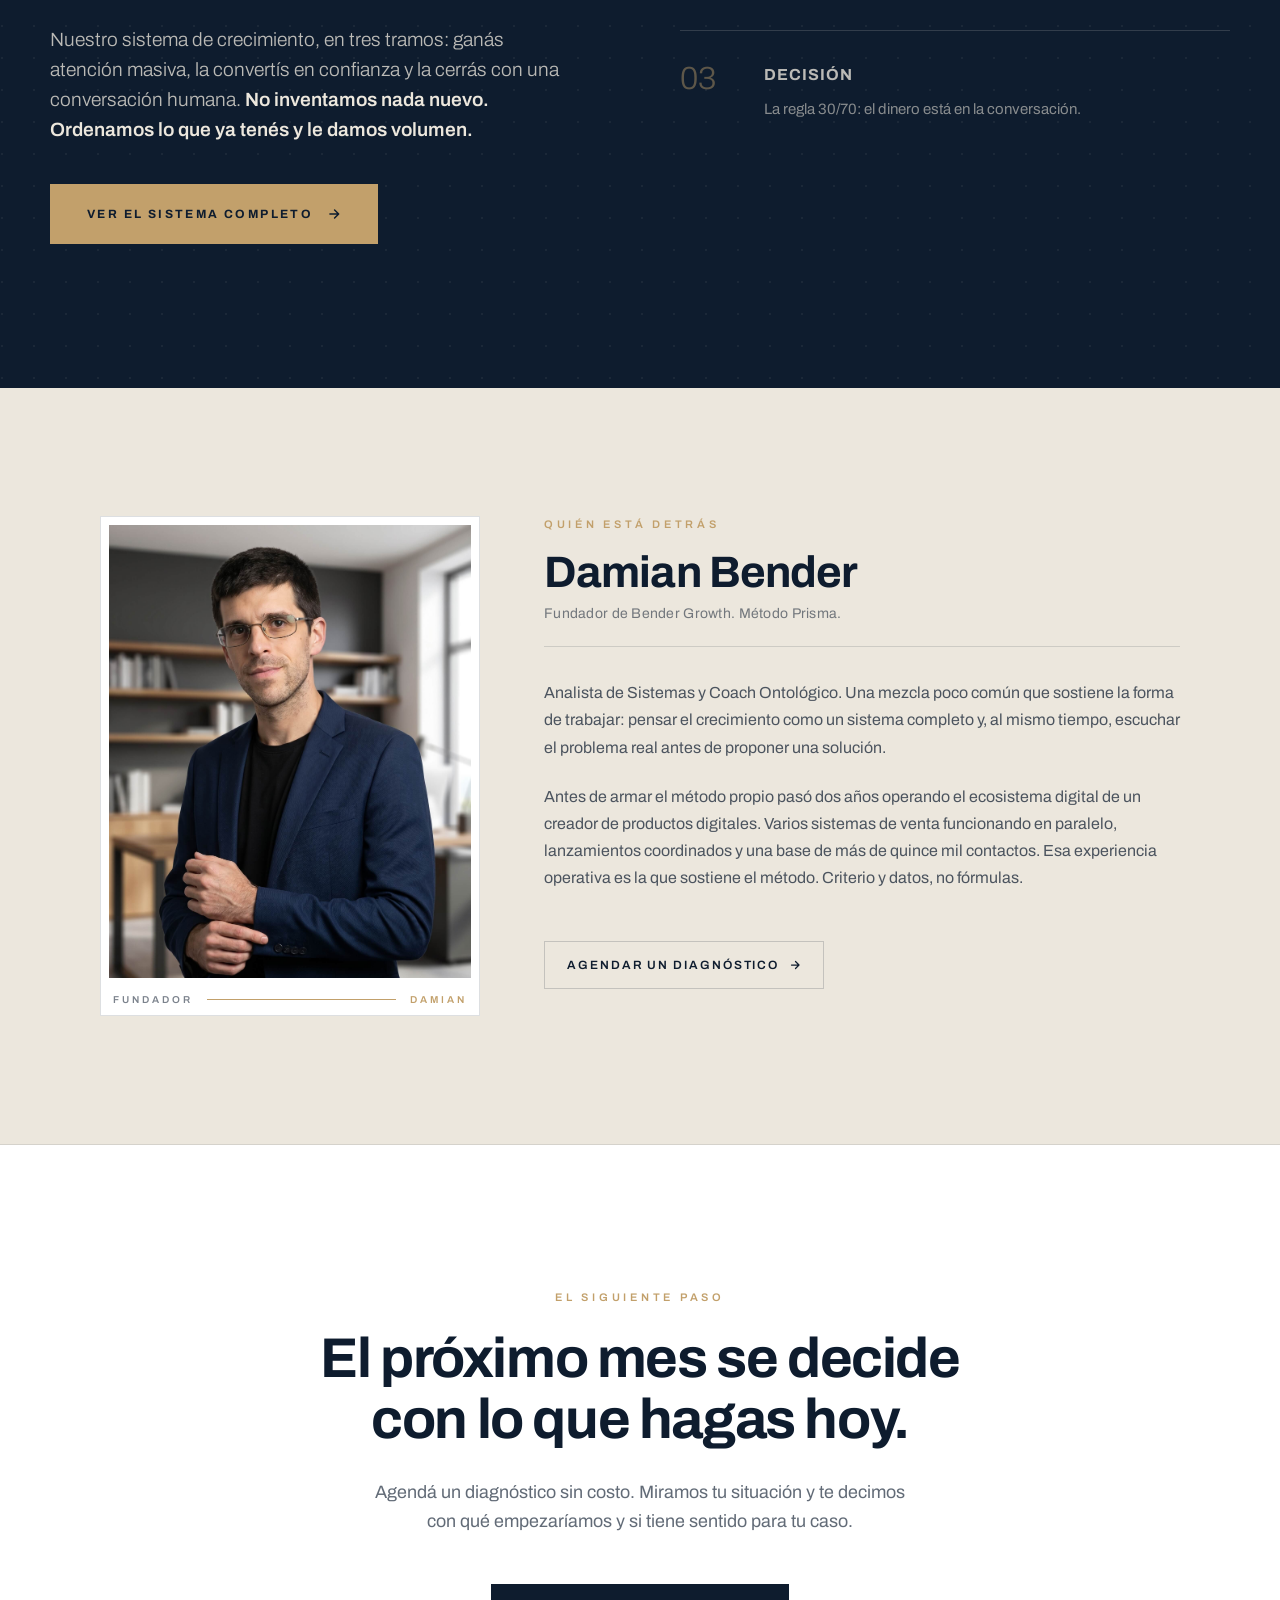
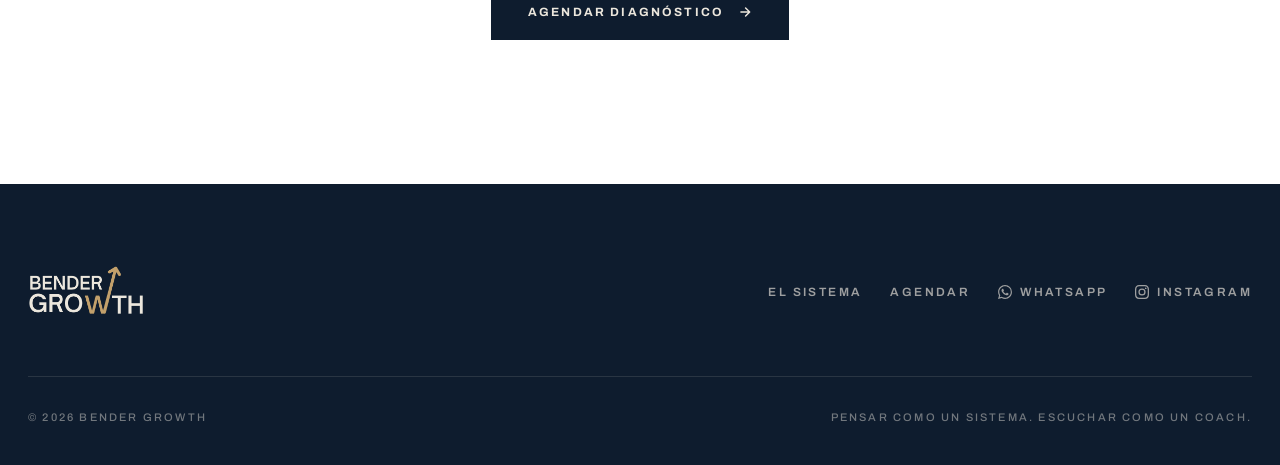
==== commit 34dcf563: "Update index.html correccion de copy" ====
--- a/index.html
+++ b/index.html
@@ -171,7 +171,7 @@
           </p>
         </div>
         <div>
-          <div class="num"><span>02</span><span>Formación</span></div>
+          <div class="num"><span>02</span><span>Conexión</span></div>
           <h3>Escucha de coach</h3>
           <p>
             Formación en Coaching Ontológico Profesional. Antes de proponer una solución, escuchamos lo que realmente está pasando, porque muchas veces el problema visible no es el problema de fondo.
@@ -232,7 +232,7 @@
             <span class="e-num">02</span>
             <div>
               <h3>Confianza</h3>
-              <p>Del que te descubre al que levanta la mano.</p>
+              <p>Del descubrimiento a un contacto directo.</p>
             </div>
           </div>
           <div class="e-3">
@@ -263,7 +263,7 @@
         <div class="fundador-content">
           <span class="eyebrow" style="display:block; margin-bottom:16px;">Quién está detrás</span>
           <h2>Damian Bender</h2>
-          <p class="fundador-role">Fundador de Bender Growth. Creador del Método Prisma.</p>
+          <p class="fundador-role">Fundador de Bender Growth. Método Prisma.</p>
 
           <p class="bio">
             Analista de Sistemas y Coach Ontológico. Una mezcla poco común que sostiene la forma de trabajar: pensar el crecimiento como un sistema completo y, al mismo tiempo, escuchar el problema real antes de proponer una solución.
@@ -287,7 +287,7 @@
       <span class="eyebrow" style="display:block; margin-bottom:24px;">El siguiente paso</span>
       <h2>El próximo mes se decide con lo que hagas hoy.</h2>
       <p>
-        Agendá un diagnóstico sin costo. Miramos tu situación y te decimos con qué empezaríamos —y si tiene sentido para tu caso.
+        Agendá un diagnóstico sin costo. Miramos tu situación y te decimos con qué empezaríamos y si tiene sentido para tu caso.
       </p>
 
       <a href="https://cal.com/bendergrowth/diagnostico-mp" target="_blank" rel="noopener noreferrer" class="btn-dark">
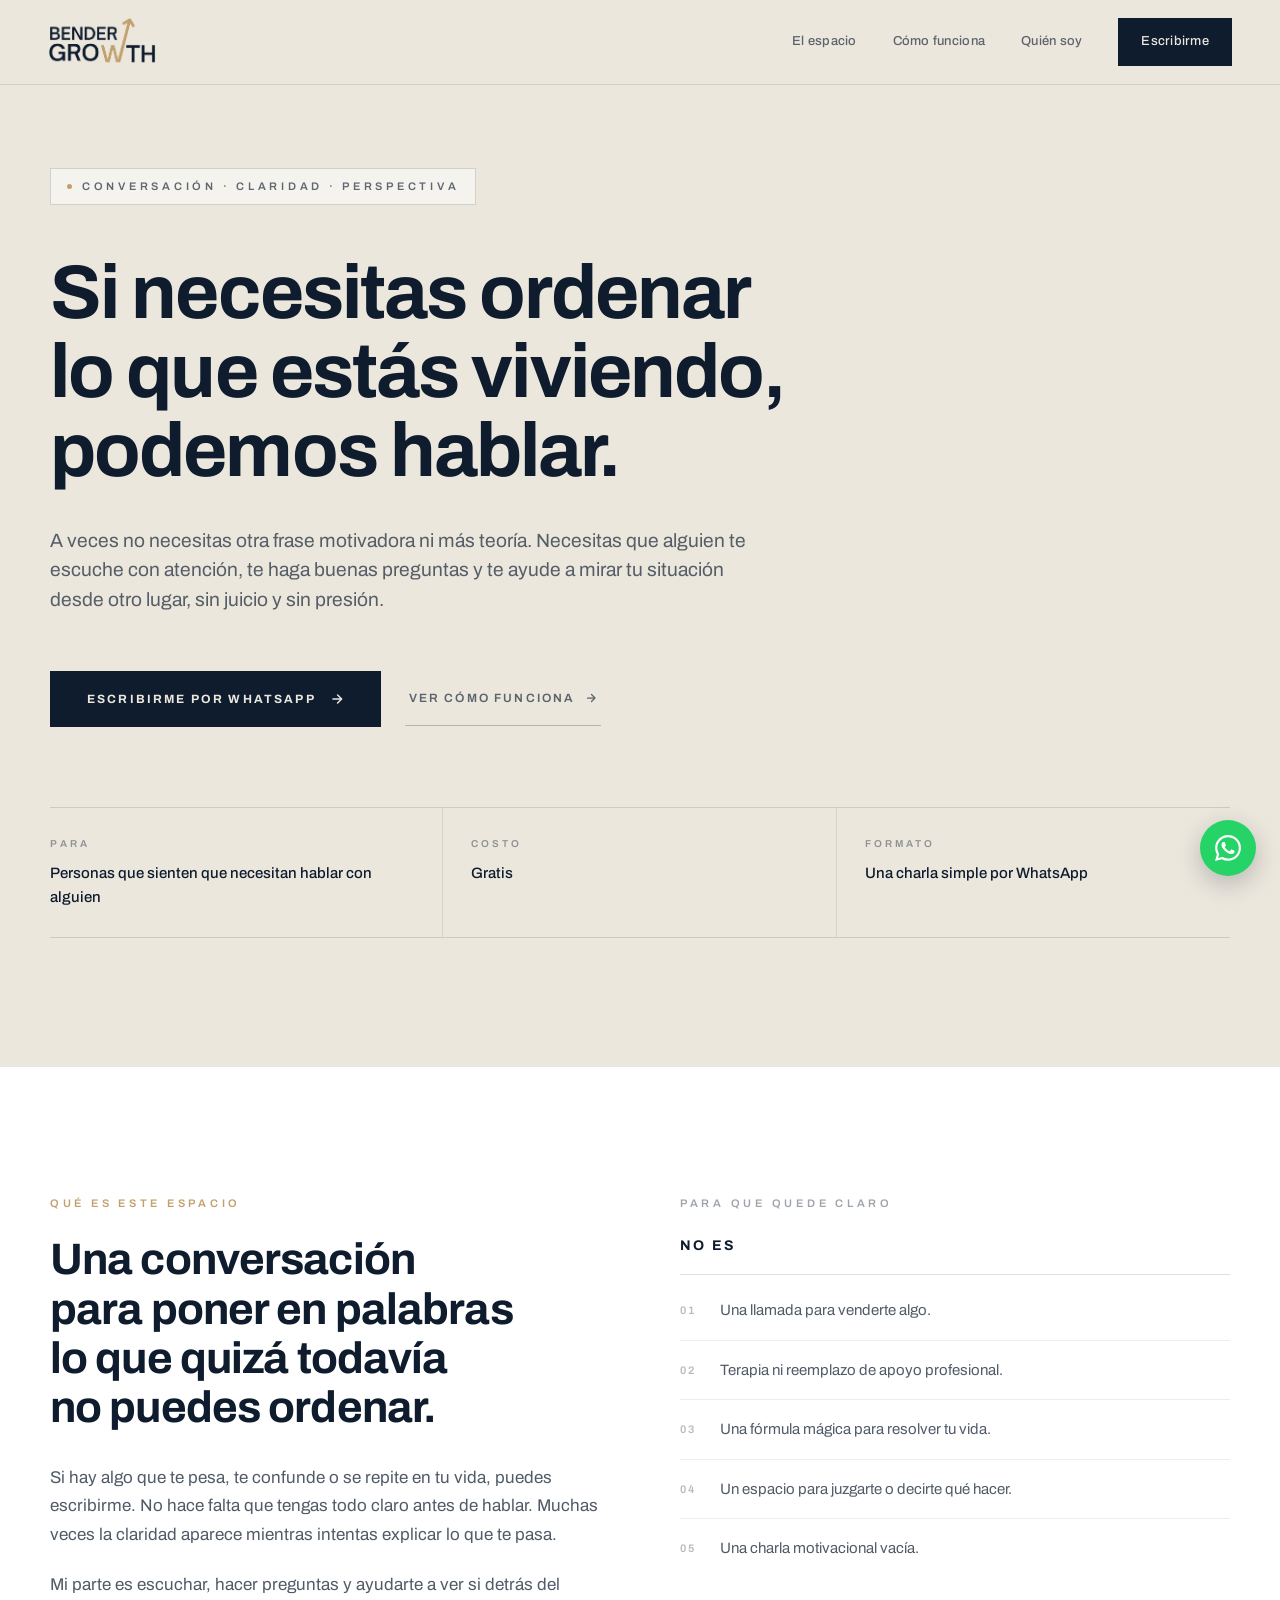
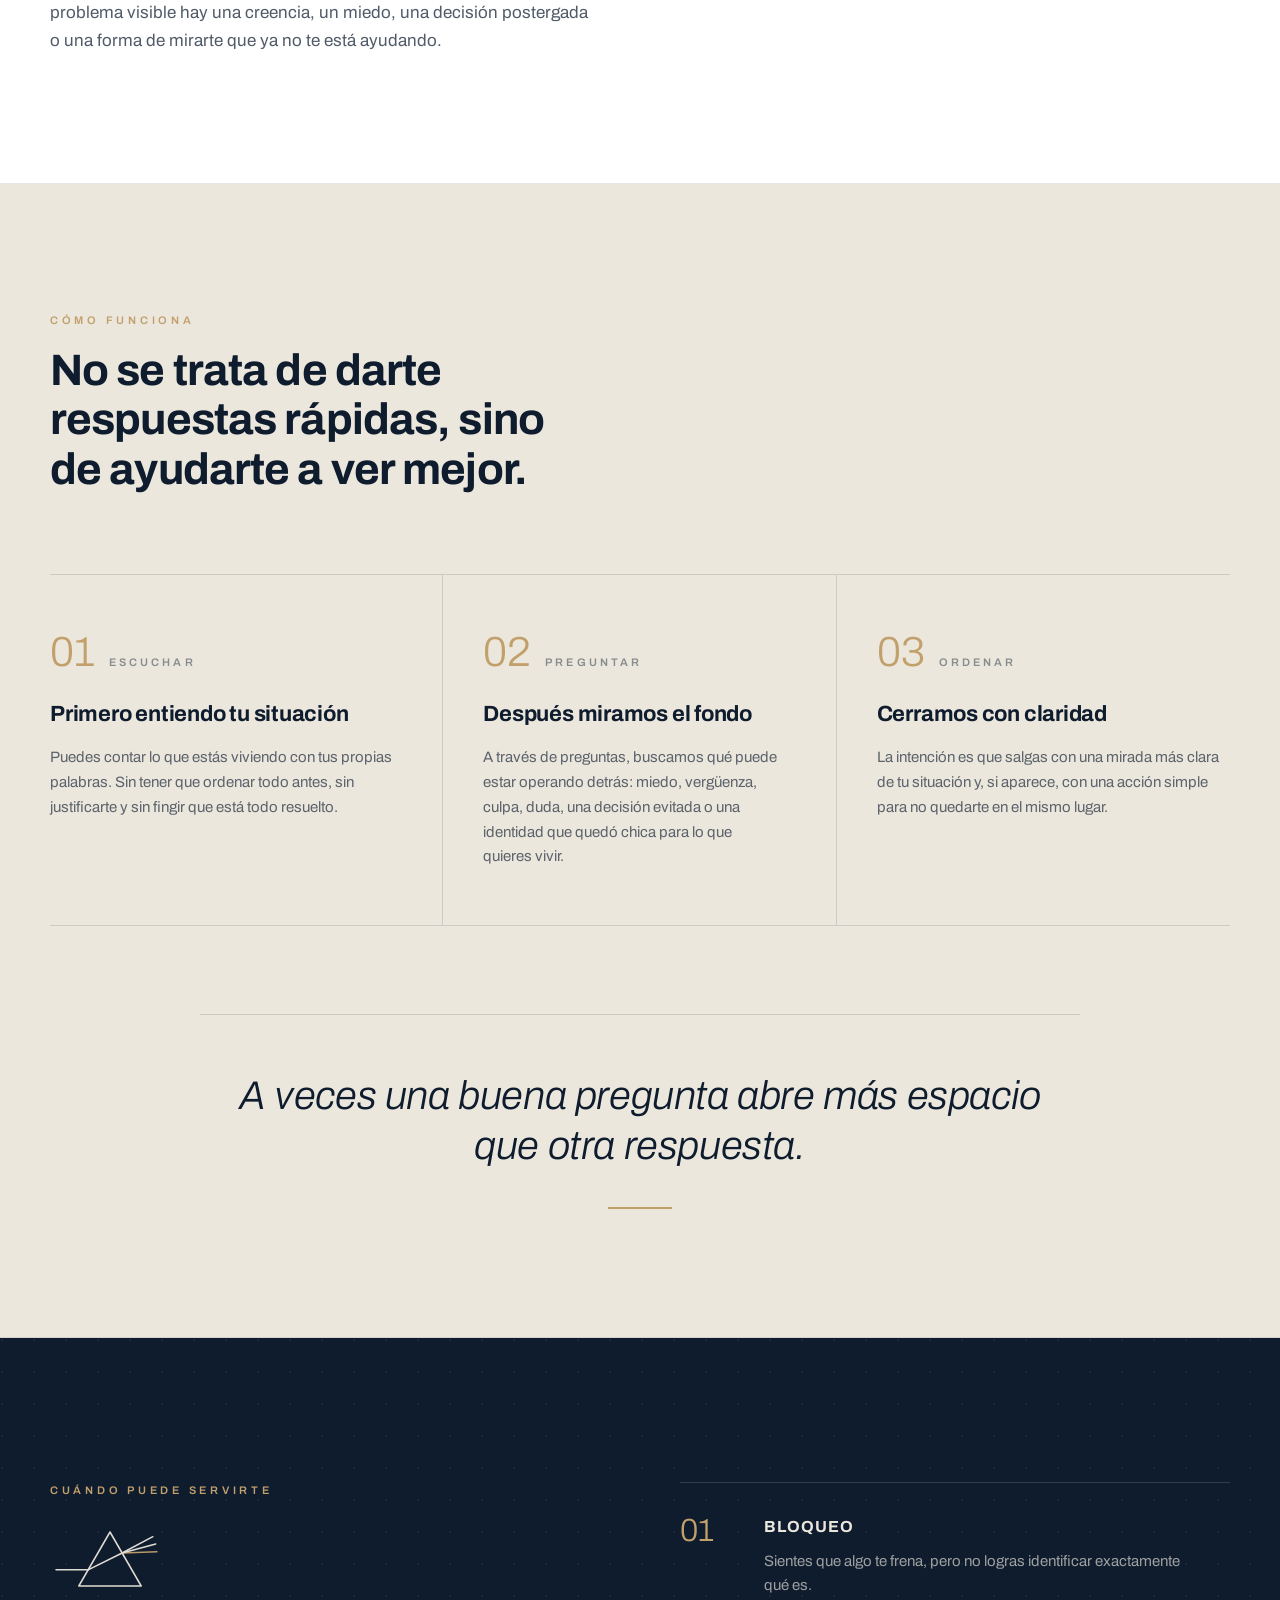
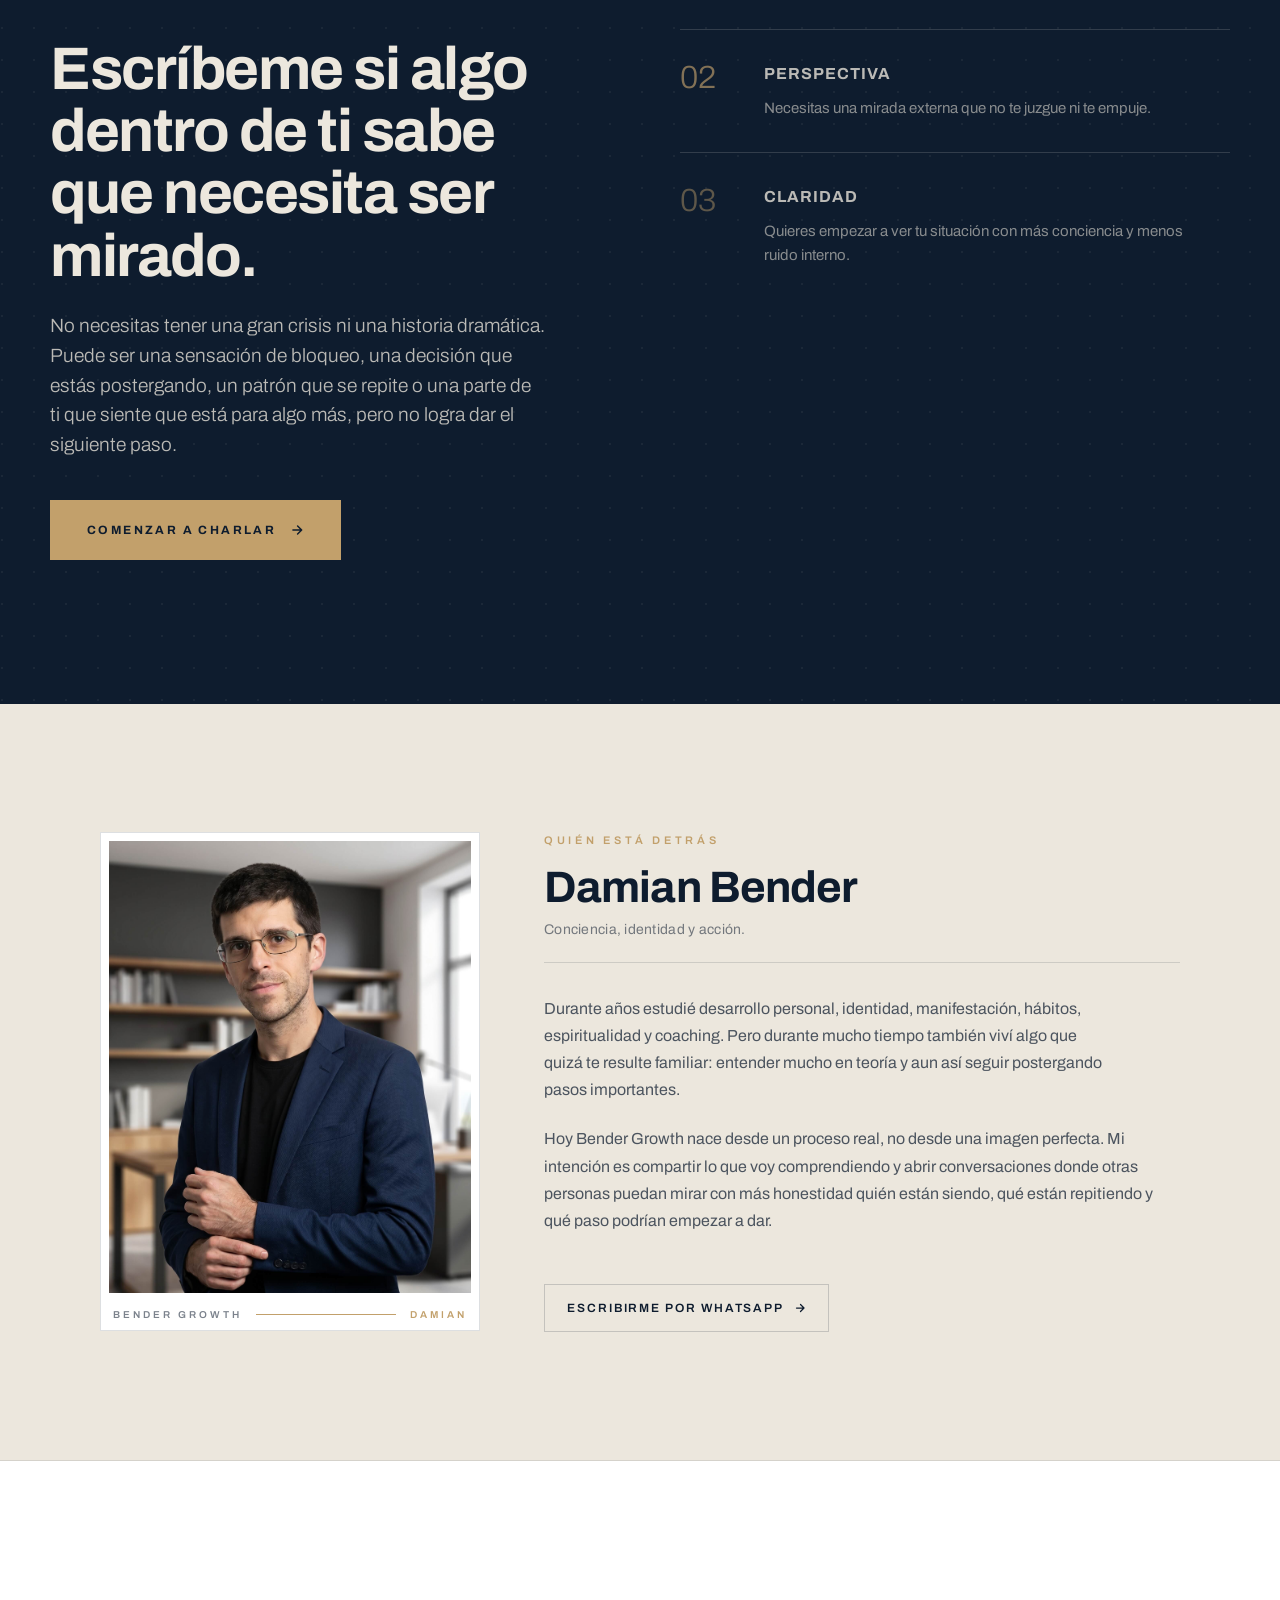
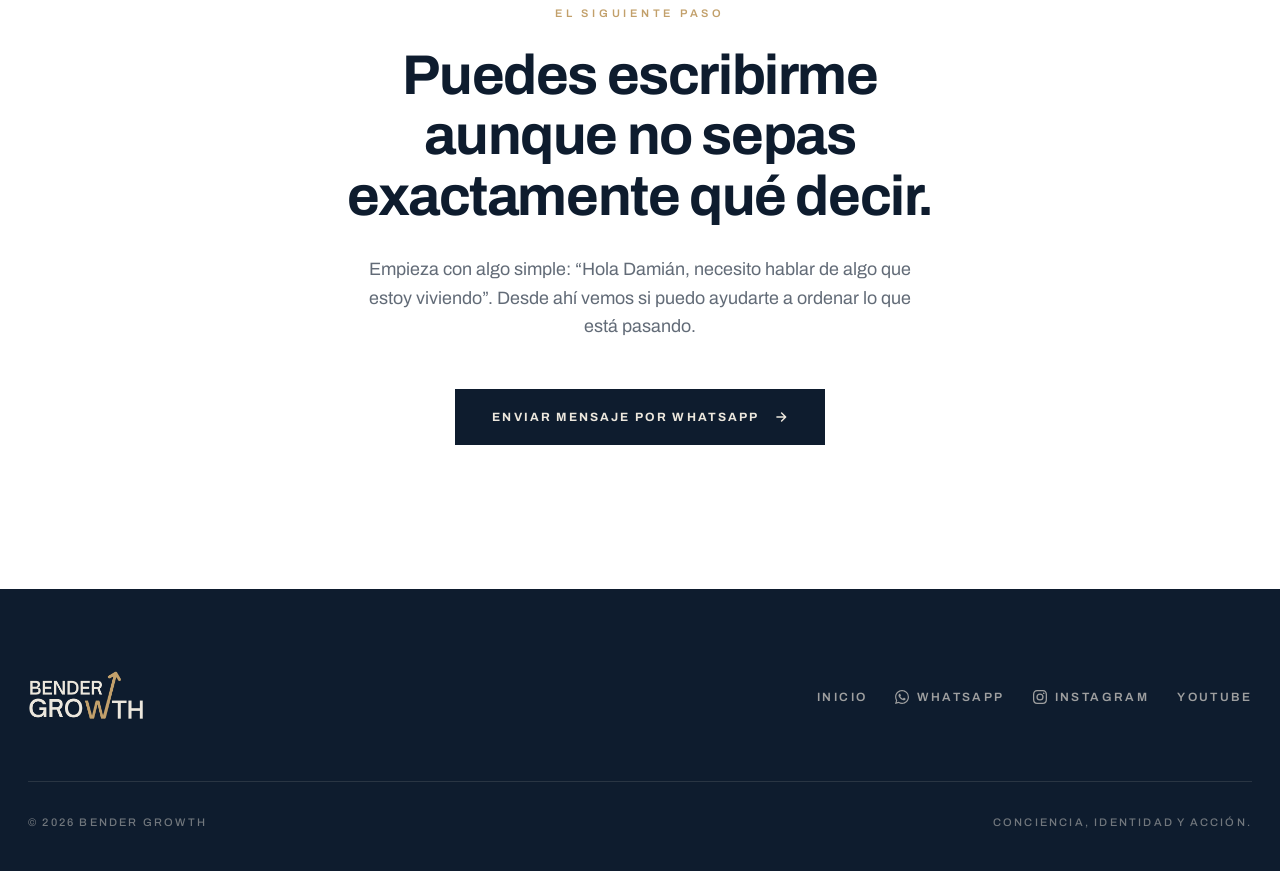
==== commit 6c0b9e3c: "Update index.html charla renovación total a landing con CTA a Whatsapp" ====
--- a/index.html
+++ b/index.html
@@ -5,8 +5,8 @@
   <meta name="viewport" content="width=device-width, initial-scale=1.0" />
 
   <!-- Primary -->
-  <title>Bender Growth · Crecimiento para marcas personales</title>
-  <meta name="description" content="Ayudamos a expertos, coaches y consultores a escalar su marca personal con un sistema de atención masiva, sin gastar en anuncios. Agendá tu sesión de diagnóstico sin costo." />
+  <title>Bender Growth · Un espacio para hablar con claridad</title>
+  <meta name="description" content="Un espacio gratuito para hablar, ordenar lo que estás viviendo y mirar tu situación desde otra perspectiva. Escríbeme por WhatsApp y comenzamos a charlar." />
   <link rel="canonical" href="/" />
   <meta name="author" content="Damian Bender" />
   <meta name="theme-color" content="#0E1C2E" />
@@ -19,9 +19,9 @@
   <!-- Open Graph -->
   <meta property="og:type" content="website" />
   <meta property="og:site_name" content="Bender Growth" />
-  <meta property="og:locale" content="es_AR" />
-  <meta property="og:title" content="Bender Growth · Que tu marca personal deje de facturar de forma errática" />
-  <meta property="og:description" content="Un sistema de crecimiento para marcas personales: atención masiva, sin anuncios. Agendá una sesión de diagnóstico sin costo." />
+  <meta property="og:locale" content="es" />
+  <meta property="og:title" content="Bender Growth · Un espacio para hablar con claridad" />
+  <meta property="og:description" content="Si necesitas que alguien te escuche, te haga buenas preguntas y te ayude a mirar lo que estás viviendo desde otra perspectiva, puedes escribirme por WhatsApp." />
   <meta property="og:url" content="https://bendergrowth.org/" />
   <meta property="og:image" content="https://bendergrowth.org/assets/img/og-home.png" />
   <meta property="og:image:width" content="1200" />
@@ -30,8 +30,8 @@
 
   <!-- Twitter -->
   <meta name="twitter:card" content="summary_large_image" />
-  <meta name="twitter:title" content="Bender Growth · Que tu marca personal deje de facturar de forma errática" />
-  <meta name="twitter:description" content="Un sistema de crecimiento para marcas personales: atención masiva, sin anuncios." />
+  <meta name="twitter:title" content="Bender Growth · Un espacio para hablar con claridad" />
+  <meta name="twitter:description" content="Un espacio gratuito para hablar, ordenar lo que estás viviendo y mirar tu situación desde otra perspectiva." />
   <meta name="twitter:image" content="https://bendergrowth.org/assets/img/og-home.png" />
 
   <!-- Fonts -->
@@ -47,18 +47,16 @@
   <script type="application/ld+json">
   {
     "@context": "https://schema.org",
-    "@type": "ProfessionalService",
-    "name": "Bender Growth",
+    "@type": "Person",
+    "name": "Damian Bender",
     "url": "https://bendergrowth.org/",
     "image": "https://bendergrowth.org/assets/img/og-home.png",
-    "logo": "https://bendergrowth.org/assets/img/logos/logo-bendergrowth-light.png",
-    "description": "Consultoría de crecimiento de marca personal para expertos, coaches y consultores. Sistema de atención masiva sin anuncios. Metodología propia: Método Prisma.",
-    "areaServed": "Hispanoamérica",
-    "founder": {
-      "@type": "Person",
-      "name": "Damian Bender",
-      "jobTitle": "Fundador de Bender Growth. Creador del Método Prisma."
-    }
+    "jobTitle": "Creador de Bender Growth",
+    "description": "Acompaño conversaciones de claridad personal desde escucha, preguntas, conciencia, identidad y acción.",
+    "sameAs": [
+      "https://www.youtube.com/@DamianBenderGrowth",
+      "https://www.instagram.com/bendergrowth"
+    ]
   }
   </script>
 </head>
@@ -71,11 +69,11 @@
         <img src="/assets/img/logos/logo-bendergrowth-dark.png" alt="Bender Growth" width="180" height="52" />
       </a>
       <div class="nav-links">
-        <a href="#consultoria">Consultoría</a>
-        <a href="#sistema">El sistema</a>
+        <a href="#espacio">El espacio</a>
+        <a href="#charla">Cómo funciona</a>
         <a href="#fundador">Quién soy</a>
-        <a href="https://cal.com/bendergrowth/diagnostico-mp" target="_blank" rel="noopener noreferrer" class="nav-cta">
-          Agendar diagnóstico
+        <a href="https://wa.me/543794273789?text=Hola%20Dami%C3%A1n%2C%20vi%20tu%20p%C3%A1gina%20y%20me%20gustar%C3%ADa%20charlar%20un%20rato.%20%C2%BFPodemos%20hablar%3F" target="_blank" rel="noopener noreferrer" class="nav-cta">
+          Escribirme
         </a>
       </div>
     </div>
@@ -86,18 +84,18 @@
   <!-- HERO -->
   <section id="top" class="hero">
     <div class="hero-inner">
-      <span class="eyebrow-pill">Crecimiento · Marcas personales</span>
-      <h1>Que tu marca personal deje de facturar <em>de forma errática</em>.</h1>
+      <span class="eyebrow-pill">Conversación · claridad · perspectiva</span>
+      <h1>Si necesitas ordenar lo que estás viviendo, podemos hablar.</h1>
       <p class="lead">
-        Bender Growth es una consultoría de crecimiento en redes sociales para expertos, coaches y consultores. Construimos el sistema que te trae clientes todas las semanas —con atención masiva, sin gastar un peso en anuncios— para que dejes de vivir de la operativa y empieces a operar como <strong>dueño</strong>.
+        A veces no necesitas otra frase motivadora ni más teoría. Necesitas que alguien te escuche con atención, te haga buenas preguntas y te ayude a mirar tu situación desde otro lugar, sin juicio y sin presión.
       </p>
       <div class="hero-actions">
-        <a href="https://cal.com/bendergrowth/diagnostico-mp" target="_blank" rel="noopener noreferrer" class="btn-dark">
-          Agendar diagnóstico
+        <a href="https://wa.me/543794273789?text=Hola%20Dami%C3%A1n%2C%20vi%20tu%20p%C3%A1gina%20y%20me%20gustar%C3%ADa%20charlar%20un%20rato.%20%C2%BFPodemos%20hablar%3F" target="_blank" rel="noopener noreferrer" class="btn-dark">
+          Escribirme por WhatsApp
           <svg width="14" height="14" viewBox="0 0 24 24" fill="none" stroke="currentColor" stroke-width="2.5" stroke-linecap="round" stroke-linejoin="round" aria-hidden="true"><path d="M5 12h14M13 5l7 7-7 7"/></svg>
         </a>
-        <a href="/metodo-prisma" class="btn-ghost">
-          Conocer el sistema
+        <a href="#charla" class="btn-ghost">
+          Ver cómo funciona
           <svg width="12" height="12" viewBox="0 0 24 24" fill="none" stroke="currentColor" stroke-width="2.5" stroke-linecap="round" stroke-linejoin="round" aria-hidden="true"><path d="M5 12h14M13 5l7 7-7 7"/></svg>
         </a>
       </div>
@@ -106,116 +104,116 @@
       <div class="strip">
         <div>
           <span class="strip-label">Para</span>
-          <span class="strip-value">Marcas personales que ya facturan, pero de forma errática</span>
-        </div>
-        <div>
-          <span class="strip-label">Canal</span>
-          <span class="strip-value">Videos virales. Sin anuncios.</span>
-        </div>
-        <div>
-          <span class="strip-label">Enfoque</span>
-          <span class="strip-value">Un sistema, no piezas sueltas</span>
-        </div>
-      </div>
-    </div>
-  </section>
-
-  <!-- QUÉ ES / NO SOMOS -->
-  <section id="consultoria" class="section white">
+          <span class="strip-value">Personas que sienten que necesitan hablar con alguien</span>
+        </div>
+        <div>
+          <span class="strip-label">Costo</span>
+          <span class="strip-value">Gratis</span>
+        </div>
+        <div>
+          <span class="strip-label">Formato</span>
+          <span class="strip-value">Una charla simple por WhatsApp</span>
+        </div>
+      </div>
+    </div>
+  </section>
+
+  <!-- QUÉ ES / NO ES -->
+  <section id="espacio" class="section white">
     <div class="section-inner">
       <div class="grid-2">
         <div class="lead-block">
-          <span class="eyebrow" style="display:block; margin-bottom:24px;">Qué es Bender Growth</span>
+          <span class="eyebrow" style="display:block; margin-bottom:24px;">Qué es este espacio</span>
           <h2 class="section-title" style="margin-bottom:32px;">
-            Una consultoría con método, no otra promesa de cinco cifras.
+            Una conversación para poner en palabras lo que quizá todavía no puedes ordenar.
           </h2>
           <p>
-            Ayudamos a profesionales que ya tienen algo que funciona a escalarlo en serio: más atención, mejores clientes, ingresos que dejan de depender de que estés vos empujando todos los días.
-          </p>
-          <p>
-            No vendemos posteos ni fórmulas mágicas. Trabajamos tu crecimiento como un sistema completo: cómo ganás atención, cómo esa atención se vuelve confianza, y cómo esa confianza se vuelve una venta.
+            Si hay algo que te pesa, te confunde o se repite en tu vida, puedes escribirme. No hace falta que tengas todo claro antes de hablar. Muchas veces la claridad aparece mientras intentas explicar lo que te pasa.
+          </p>
+          <p>
+            Mi parte es escuchar, hacer preguntas y ayudarte a ver si detrás del problema visible hay una creencia, un miedo, una decisión postergada o una forma de mirarte que ya no te está ayudando.
           </p>
         </div>
 
         <div class="nosomos">
           <span class="eyebrow" style="display:block; margin-bottom:24px; color: rgba(14,28,46,0.40);">Para que quede claro</span>
-          <h3>No somos</h3>
+          <h3>No es</h3>
           <ul>
-            <li><span>01</span><span>Una agencia de redes ni de community management.</span></li>
-            <li><span>02</span><span>Un gurú de "hacete rico rápido" ni coaching motivacional.</span></li>
-            <li><span>03</span><span>Una promesa de ingresos pasivos con fórmula incluida.</span></li>
-            <li><span>04</span><span>Gestores de campañas pagas.</span></li>
-            <li><span>05</span><span>Contenido suelto sin un sistema detrás.</span></li>
+            <li><span>01</span><span>Una llamada para venderte algo.</span></li>
+            <li><span>02</span><span>Terapia ni reemplazo de apoyo profesional.</span></li>
+            <li><span>03</span><span>Una fórmula mágica para resolver tu vida.</span></li>
+            <li><span>04</span><span>Un espacio para juzgarte o decirte qué hacer.</span></li>
+            <li><span>05</span><span>Una charla motivacional vacía.</span></li>
           </ul>
         </div>
       </div>
     </div>
   </section>
 
-  <!-- CÓMO TRABAJAMOS -->
-  <section class="section bone">
+  <!-- CÓMO FUNCIONA -->
+  <section id="charla" class="section bone">
     <div class="section-inner">
       <div style="margin-bottom: 80px; max-width: 760px;">
-        <span class="eyebrow" style="display:block; margin-bottom:18px;">Cómo trabajamos</span>
+        <span class="eyebrow" style="display:block; margin-bottom:18px;">Cómo funciona</span>
         <h2 class="section-title">
-          Tres capacidades que rara vez aparecen en el mismo proveedor.
+          No se trata de darte respuestas rápidas, sino de ayudarte a ver mejor.
         </h2>
       </div>
 
       <div class="three-cards">
         <div>
-          <div class="num"><span>01</span><span>Formación</span></div>
-          <h3>Pensamiento sistémico</h3>
-          <p>
-            Formación como Analista de Sistemas. Cada decisión se piensa dentro de una estructura completa, no como una pieza suelta, así lo que armamos sigue funcionando cuando dejamos de mirarlo de cerca.
-          </p>
-        </div>
-        <div>
-          <div class="num"><span>02</span><span>Conexión</span></div>
-          <h3>Escucha de coach</h3>
-          <p>
-            Formación en Coaching Ontológico Profesional. Antes de proponer una solución, escuchamos lo que realmente está pasando, porque muchas veces el problema visible no es el problema de fondo.
-          </p>
-        </div>
-        <div>
-          <div class="num"><span>03</span><span>Operación</span></div>
-          <h3>Experiencia real</h3>
-          <p>
-            Dos años operando el ecosistema digital de un creador de productos digitales. No es teoría leída en un curso, es haber estado adentro del sistema mientras funcionaba.
+          <div class="num"><span>01</span><span>Escuchar</span></div>
+          <h3>Primero entiendo tu situación</h3>
+          <p>
+            Puedes contar lo que estás viviendo con tus propias palabras. Sin tener que ordenar todo antes, sin justificarte y sin fingir que está todo resuelto.
+          </p>
+        </div>
+        <div>
+          <div class="num"><span>02</span><span>Preguntar</span></div>
+          <h3>Después miramos el fondo</h3>
+          <p>
+            A través de preguntas, buscamos qué puede estar operando detrás: miedo, vergüenza, culpa, duda, una decisión evitada o una identidad que quedó chica para lo que quieres vivir.
+          </p>
+        </div>
+        <div>
+          <div class="num"><span>03</span><span>Ordenar</span></div>
+          <h3>Cerramos con claridad</h3>
+          <p>
+            La intención es que salgas con una mirada más clara de tu situación y, si aparece, con una acción simple para no quedarte en el mismo lugar.
           </p>
         </div>
       </div>
 
       <p class="standalone-quote">
-        Pensar como un sistema. Escuchar como un coach.
+        A veces una buena pregunta abre más espacio que otra respuesta.
       </p>
     </div>
   </section>
 
-  <!-- EL SISTEMA (Método Prisma) -->
-  <section id="sistema" class="section dark" style="padding: 144px 28px;">
+  <!-- CUÁNDO ESCRIBIR -->
+  <section class="section dark" style="padding: 144px 28px;">
     <div class="dotgrid"></div>
     <div class="section-inner" style="position: relative;">
       <div class="prisma-grid">
         <div>
-          <span class="eyebrow" style="display:block; margin-bottom: 24px;">El sistema</span>
+          <span class="eyebrow" style="display:block; margin-bottom: 24px;">Cuándo puede servirte</span>
 
           <svg class="prisma-mark" width="120" height="72" viewBox="-100 -60 200 120" fill="none" stroke-width="2.5" stroke-linecap="round" stroke-linejoin="round" aria-hidden="true">
             <line stroke="#ECE7DD" x1="-90" y1="18" x2="-36.4" y2="18"/>
             <path stroke="#ECE7DD" d="M -52 45 L 0 -45 L 52 45 Z"/>
             <line stroke="#ECE7DD" x1="-36.4" y1="18" x2="20.2" y2="-10"/>
-            <line stroke="#ECE7DD" x1="20.2" y1="-10" x2="78.2" y2="-12"/>
-            <line stroke="#C2A06B" x1="20.2" y1="-10" x2="76.2" y2="-25"/>
+            <line stroke="#C2A06B" x1="20.2" y1="-10" x2="78.2" y2="-12"/>
+            <line stroke="#ECE7DD" x1="20.2" y1="-10" x2="76.2" y2="-25"/>
             <line stroke="#ECE7DD" x1="20.2" y1="-10" x2="71.4" y2="-37.2"/>
           </svg>
 
-          <h2>Método Prisma</h2>
+          <h2>Escríbeme si algo dentro de ti sabe que necesita ser mirado.</h2>
           <p class="lead">
-            Nuestro sistema de crecimiento, en tres tramos: ganás atención masiva, la convertís en confianza y la cerrás con una conversación humana. <strong>No inventamos nada nuevo. Ordenamos lo que ya tenés y le damos volumen.</strong>
-          </p>
-
-          <a href="/metodo-prisma" class="btn-gold">
-            Ver el sistema completo
+            No necesitas tener una gran crisis ni una historia dramática. Puede ser una sensación de bloqueo, una decisión que estás postergando, un patrón que se repite o una parte de ti que siente que está para algo más, pero no logra dar el siguiente paso.
+          </p>
+
+          <a href="https://wa.me/543794273789?text=Hola%20Dami%C3%A1n%2C%20vi%20tu%20p%C3%A1gina%20y%20me%20gustar%C3%ADa%20charlar%20un%20rato.%20%C2%BFPodemos%20hablar%3F" target="_blank" rel="noopener noreferrer" class="btn-gold">
+            Comenzar a charlar
             <svg width="14" height="14" viewBox="0 0 24 24" fill="none" stroke="currentColor" stroke-width="2.5" stroke-linecap="round" stroke-linejoin="round" aria-hidden="true"><path d="M5 12h14M13 5l7 7-7 7"/></svg>
           </a>
         </div>
@@ -224,22 +222,22 @@
           <div class="e-1">
             <span class="e-num">01</span>
             <div>
-              <h3>Atención</h3>
-              <p>Que te vean millones para encontrar a los pocos que compran.</p>
+              <h3>Bloqueo</h3>
+              <p>Sientes que algo te frena, pero no logras identificar exactamente qué es.</p>
             </div>
           </div>
           <div class="e-2">
             <span class="e-num">02</span>
             <div>
-              <h3>Confianza</h3>
-              <p>Del descubrimiento a un contacto directo.</p>
+              <h3>Perspectiva</h3>
+              <p>Necesitas una mirada externa que no te juzgue ni te empuje.</p>
             </div>
           </div>
           <div class="e-3">
             <span class="e-num">03</span>
             <div>
-              <h3>Decisión</h3>
-              <p>La regla 30/70: el dinero está en la conversación.</p>
+              <h3>Claridad</h3>
+              <p>Quieres empezar a ver tu situación con más conciencia y menos ruido interno.</p>
             </div>
           </div>
         </div>
@@ -254,7 +252,7 @@
         <div class="photo-frame">
           <div class="photo" role="img" aria-label="Retrato de Damian Bender"></div>
           <div class="photo-meta">
-            <span>Fundador</span>
+            <span>Bender Growth</span>
             <span class="hr-gold"></span>
             <span>Damian</span>
           </div>
@@ -263,17 +261,17 @@
         <div class="fundador-content">
           <span class="eyebrow" style="display:block; margin-bottom:16px;">Quién está detrás</span>
           <h2>Damian Bender</h2>
-          <p class="fundador-role">Fundador de Bender Growth. Método Prisma.</p>
+          <p class="fundador-role">Conciencia, identidad y acción.</p>
 
           <p class="bio">
-            Analista de Sistemas y Coach Ontológico. Una mezcla poco común que sostiene la forma de trabajar: pensar el crecimiento como un sistema completo y, al mismo tiempo, escuchar el problema real antes de proponer una solución.
+            Durante años estudié desarrollo personal, identidad, manifestación, hábitos, espiritualidad y coaching. Pero durante mucho tiempo también viví algo que quizá te resulte familiar: entender mucho en teoría y aun así seguir postergando pasos importantes.
           </p>
           <p class="bio">
-            Antes de armar el método propio pasó dos años operando el ecosistema digital de un creador de productos digitales. Varios sistemas de venta funcionando en paralelo, lanzamientos coordinados y una base de más de quince mil contactos. Esa experiencia operativa es la que sostiene el método. Criterio y datos, no fórmulas.
-          </p>
-
-          <a href="https://cal.com/bendergrowth/diagnostico-mp" target="_blank" rel="noopener noreferrer" class="li-btn">
-            Agendar un diagnóstico
+            Hoy Bender Growth nace desde un proceso real, no desde una imagen perfecta. Mi intención es compartir lo que voy comprendiendo y abrir conversaciones donde otras personas puedan mirar con más honestidad quién están siendo, qué están repitiendo y qué paso podrían empezar a dar.
+          </p>
+
+          <a href="https://wa.me/543794273789?text=Hola%20Dami%C3%A1n%2C%20vi%20tu%20p%C3%A1gina%20y%20me%20gustar%C3%ADa%20charlar%20un%20rato.%20%C2%BFPodemos%20hablar%3F" target="_blank" rel="noopener noreferrer" class="li-btn">
+            Escribirme por WhatsApp
             <svg width="12" height="12" viewBox="0 0 24 24" fill="none" stroke="currentColor" stroke-width="2.5" stroke-linecap="round" stroke-linejoin="round" aria-hidden="true"><path d="M5 12h14M13 5l7 7-7 7"/></svg>
           </a>
         </div>
@@ -285,13 +283,13 @@
   <section class="cta-final">
     <div class="cta-final-inner">
       <span class="eyebrow" style="display:block; margin-bottom:24px;">El siguiente paso</span>
-      <h2>El próximo mes se decide con lo que hagas hoy.</h2>
+      <h2>Puedes escribirme aunque no sepas exactamente qué decir.</h2>
       <p>
-        Agendá un diagnóstico sin costo. Miramos tu situación y te decimos con qué empezaríamos y si tiene sentido para tu caso.
+        Empieza con algo simple: “Hola Damián, necesito hablar de algo que estoy viviendo”. Desde ahí vemos si puedo ayudarte a ordenar lo que está pasando.
       </p>
 
-      <a href="https://cal.com/bendergrowth/diagnostico-mp" target="_blank" rel="noopener noreferrer" class="btn-dark">
-        Agendar diagnóstico
+      <a href="https://wa.me/543794273789?text=Hola%20Dami%C3%A1n%2C%20vi%20tu%20p%C3%A1gina%20y%20me%20gustar%C3%ADa%20charlar%20un%20rato.%20%C2%BFPodemos%20hablar%3F" target="_blank" rel="noopener noreferrer" class="btn-dark">
+        Enviar mensaje por WhatsApp
         <svg width="14" height="14" viewBox="0 0 24 24" fill="none" stroke="currentColor" stroke-width="2.5" stroke-linecap="round" stroke-linejoin="round" aria-hidden="true"><path d="M5 12h14M13 5l7 7-7 7"/></svg>
       </a>
     </div>
@@ -308,9 +306,8 @@
         </a>
 
         <nav class="footer-nav" aria-label="Pie de página">
-          <a href="/metodo-prisma">El sistema</a>
-          <a href="https://cal.com/bendergrowth/diagnostico-mp" target="_blank" rel="noopener noreferrer">Agendar</a>
-          <a href="https://wa.me/543794273789?text=Hola%20Dami%C3%A1n%2C%20me%20gustar%C3%ADa%20hacer%20el%20diagn%C3%B3stico%20para%20mi%20marca%20personal.%20%C2%BFC%C3%B3mo%20arrancamos%3F" target="_blank" rel="noopener noreferrer" class="footer-li">
+          <a href="#top">Inicio</a>
+          <a href="https://wa.me/543794273789?text=Hola%20Dami%C3%A1n%2C%20vi%20tu%20p%C3%A1gina%20y%20me%20gustar%C3%ADa%20charlar%20un%20rato.%20%C2%BFPodemos%20hablar%3F" target="_blank" rel="noopener noreferrer" class="footer-li">
             <svg width="14" height="14" viewBox="0 0 24 24" fill="currentColor" aria-hidden="true"><path d="M17.472 14.382c-.297-.149-1.758-.867-2.03-.967-.273-.099-.471-.148-.67.15-.197.297-.767.966-.94 1.164-.173.199-.347.223-.644.075-.297-.15-1.255-.463-2.39-1.475-.883-.788-1.48-1.761-1.653-2.059-.173-.297-.018-.458.13-.606.134-.133.298-.347.446-.52.149-.174.198-.298.298-.497.099-.198.05-.371-.025-.52-.075-.149-.669-1.612-.916-2.207-.242-.579-.487-.5-.669-.51-.173-.008-.371-.01-.57-.01-.198 0-.52.074-.792.372s-1.04 1.016-1.04 2.479 1.065 2.876 1.213 3.074c.149.198 2.096 3.2 5.077 4.487.71.306 1.263.489 1.694.625.712.227 1.36.195 1.871.118.571-.085 1.758-.719 2.006-1.413.248-.694.248-1.289.173-1.413-.074-.124-.272-.198-.57-.347m-5.421 7.403h-.004a9.87 9.87 0 0 1-5.031-1.378l-.361-.214-3.741.982.998-3.648-.235-.374a9.86 9.86 0 0 1-1.51-5.26c.001-5.45 4.436-9.884 9.888-9.884 2.64 0 5.122 1.03 6.988 2.898a9.825 9.825 0 0 1 2.893 6.994c-.003 5.45-4.437 9.884-9.885 9.884m8.413-18.297A11.815 11.815 0 0 0 12.05 0C5.495 0 .16 5.335.157 11.892c0 2.096.547 4.142 1.588 5.945L.057 24l6.305-1.654a11.882 11.882 0 0 0 5.683 1.448h.005c6.554 0 11.89-5.335 11.893-11.893A11.821 11.821 0 0 0 20.464 3.488"/></svg>
             WhatsApp
           </a>
@@ -318,18 +315,21 @@
             <svg width="14" height="14" viewBox="0 0 24 24" fill="currentColor" aria-hidden="true"><path d="M12 2.163c3.204 0 3.584.012 4.85.07 3.252.148 4.771 1.691 4.919 4.919.058 1.265.069 1.645.069 4.849 0 3.205-.012 3.584-.069 4.849-.149 3.225-1.664 4.771-4.919 4.919-1.266.058-1.644.07-4.85.07-3.204 0-3.584-.012-4.849-.07-3.26-.149-4.771-1.699-4.919-4.92-.058-1.265-.07-1.644-.07-4.849 0-3.204.013-3.583.07-4.849.149-3.227 1.664-4.771 4.919-4.919 1.266-.057 1.645-.069 4.849-.069M12 0C8.741 0 8.333.014 7.053.072 2.695.272.273 2.69.073 7.052.014 8.333 0 8.741 0 12c0 3.259.014 3.668.072 4.948.2 4.358 2.618 6.78 6.98 6.98C8.333 23.986 8.741 24 12 24c3.259 0 3.668-.014 4.948-.072 4.354-.2 6.782-2.618 6.979-6.98.059-1.28.073-1.689.073-4.948 0-3.259-.014-3.667-.072-4.947-.196-4.354-2.617-6.78-6.979-6.98C15.668.014 15.259 0 12 0m0 5.838a6.162 6.162 0 100 12.324 6.162 6.162 0 000-12.324M12 16a4 4 0 110-8 4 4 0 010 8m6.406-11.845a1.44 1.44 0 100 2.881 1.44 1.44 0 000-2.881"/></svg>
             Instagram
           </a>
+          <a href="https://www.youtube.com/@DamianBenderGrowth" target="_blank" rel="noopener noreferrer" class="footer-li">
+            YouTube
+          </a>
         </nav>
       </div>
 
       <div class="footer-bottom">
         <span>© <span data-year>2026</span> Bender Growth</span>
-        <span>Pensar como un sistema. Escuchar como un coach.</span>
+        <span>Conciencia, identidad y acción.</span>
       </div>
     </div>
   </footer>
 
   <!-- Floating WhatsApp -->
-  <a href="https://wa.me/543794273789?text=Hola%20Dami%C3%A1n%2C%20me%20gustar%C3%ADa%20hacer%20el%20diagn%C3%B3stico%20para%20mi%20marca%20personal.%20%C2%BFC%C3%B3mo%20arrancamos%3F" target="_blank" rel="noopener noreferrer" aria-label="Escribir por WhatsApp" class="wa-float">
+  <a href="https://wa.me/543794273789?text=Hola%20Dami%C3%A1n%2C%20vi%20tu%20p%C3%A1gina%20y%20me%20gustar%C3%ADa%20charlar%20un%20rato.%20%C2%BFPodemos%20hablar%3F" target="_blank" rel="noopener noreferrer" aria-label="Escribir por WhatsApp" class="wa-float">
     <svg width="26" height="26" viewBox="0 0 24 24" fill="#FFFFFF" aria-hidden="true"><path d="M17.472 14.382c-.297-.149-1.758-.867-2.03-.967-.273-.099-.471-.148-.67.15-.197.297-.767.966-.94 1.164-.173.199-.347.223-.644.075-.297-.15-1.255-.463-2.39-1.475-.883-.788-1.48-1.761-1.653-2.059-.173-.297-.018-.458.13-.606.134-.133.298-.347.446-.52.149-.174.198-.298.298-.497.099-.198.05-.371-.025-.52-.075-.149-.669-1.612-.916-2.207-.242-.579-.487-.5-.669-.51-.173-.008-.371-.01-.57-.01-.198 0-.52.074-.792.372s-1.04 1.016-1.04 2.479 1.065 2.876 1.213 3.074c.149.198 2.096 3.2 5.077 4.487.71.306 1.263.489 1.694.625.712.227 1.36.195 1.871.118.571-.085 1.758-.719 2.006-1.413.248-.694.248-1.289.173-1.413-.074-.124-.272-.198-.57-.347m-5.421 7.403h-.004a9.87 9.87 0 0 1-5.031-1.378l-.361-.214-3.741.982.998-3.648-.235-.374a9.86 9.86 0 0 1-1.51-5.26c.001-5.45 4.436-9.884 9.888-9.884 2.64 0 5.122 1.03 6.988 2.898a9.825 9.825 0 0 1 2.893 6.994c-.003 5.45-4.437 9.884-9.885 9.884m8.413-18.297A11.815 11.815 0 0 0 12.05 0C5.495 0 .16 5.335.157 11.892c0 2.096.547 4.142 1.588 5.945L.057 24l6.305-1.654a11.882 11.882 0 0 0 5.683 1.448h.005c6.554 0 11.89-5.335 11.893-11.893A11.821 11.821 0 0 0 20.464 3.488"/></svg>
   </a>
 
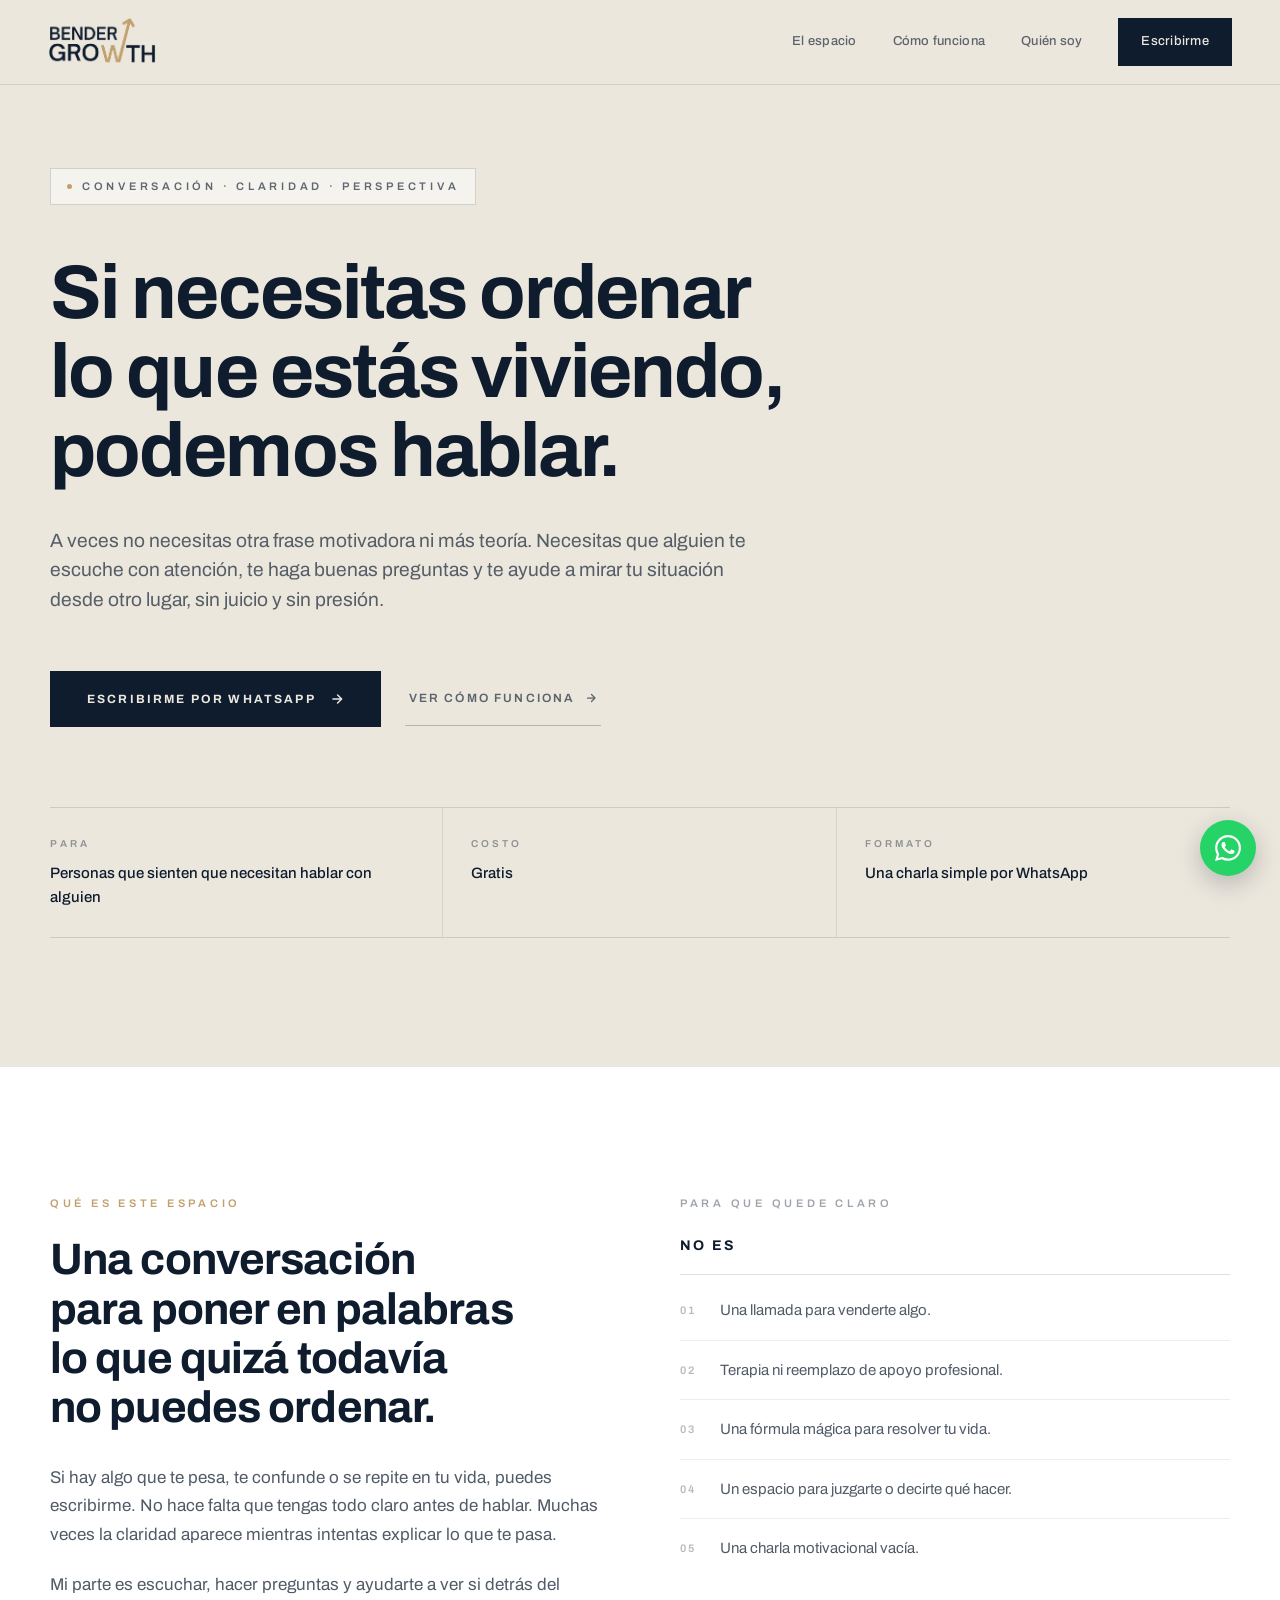
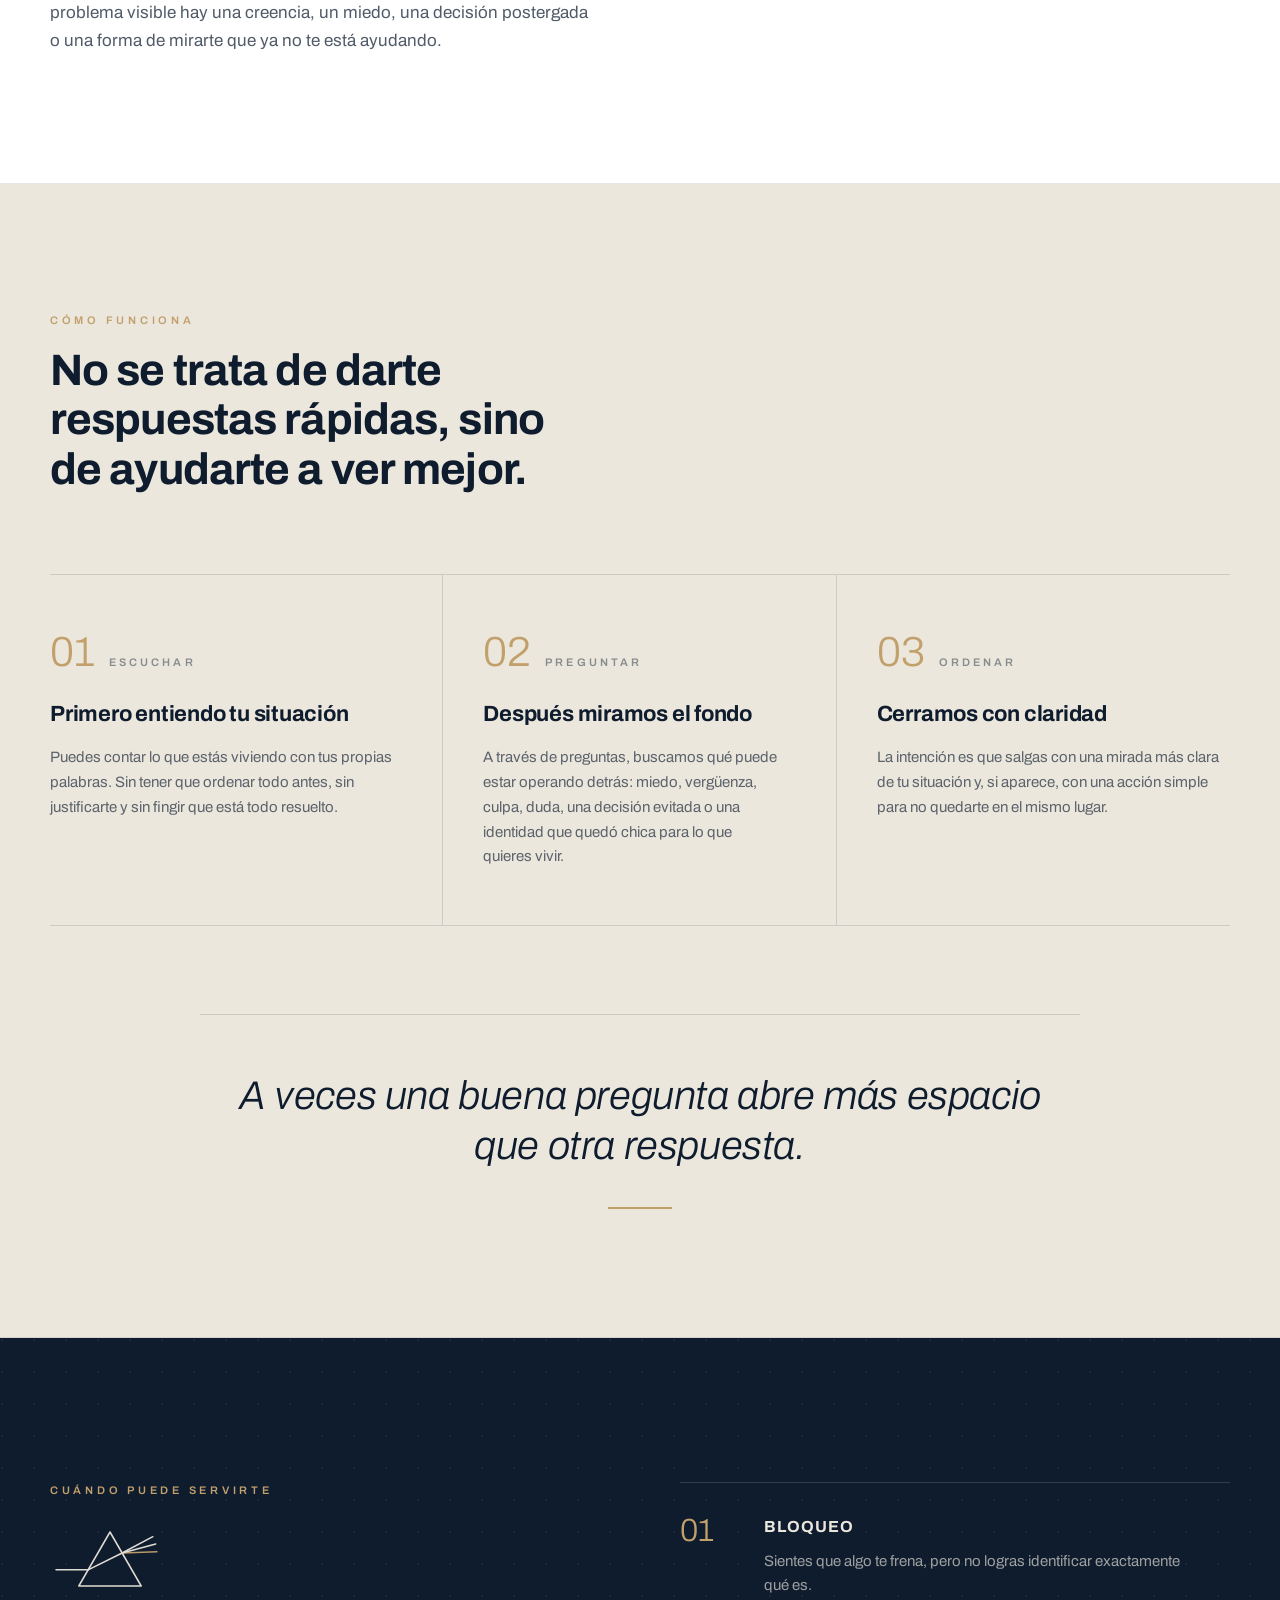
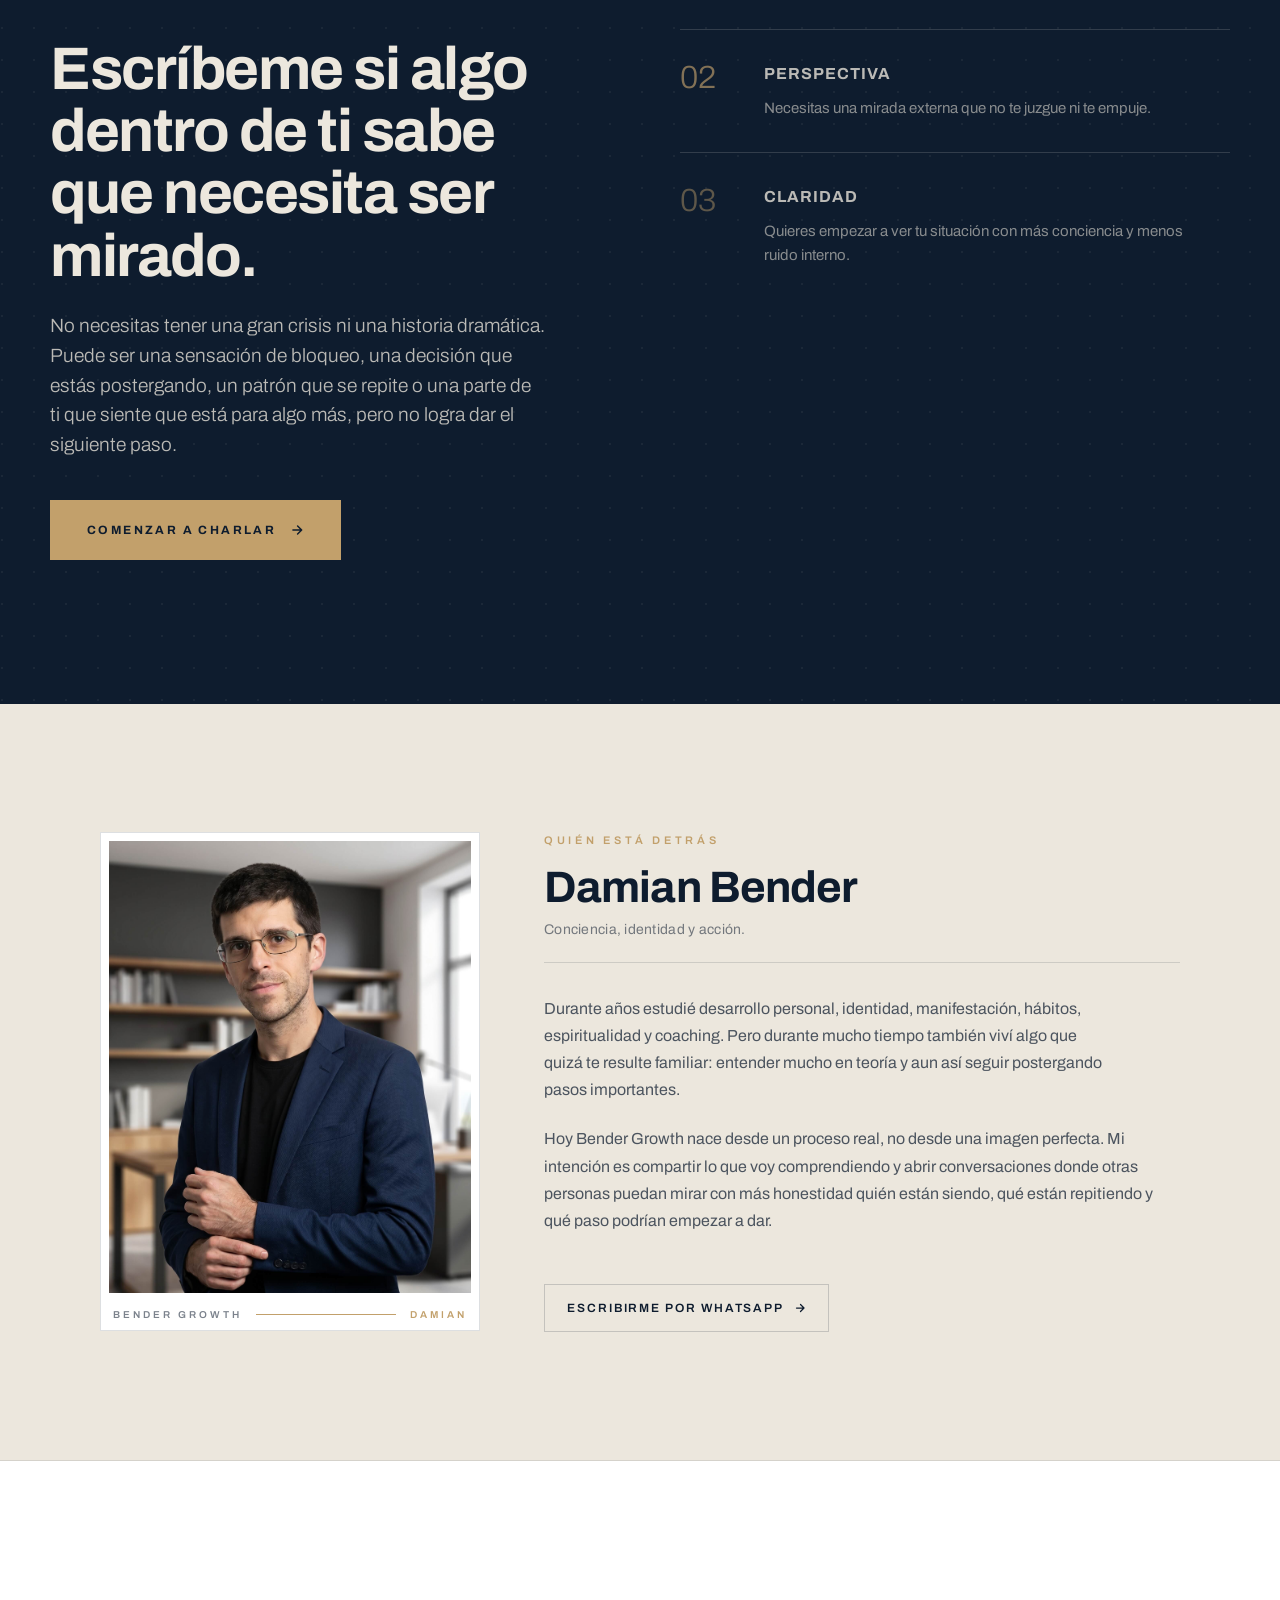
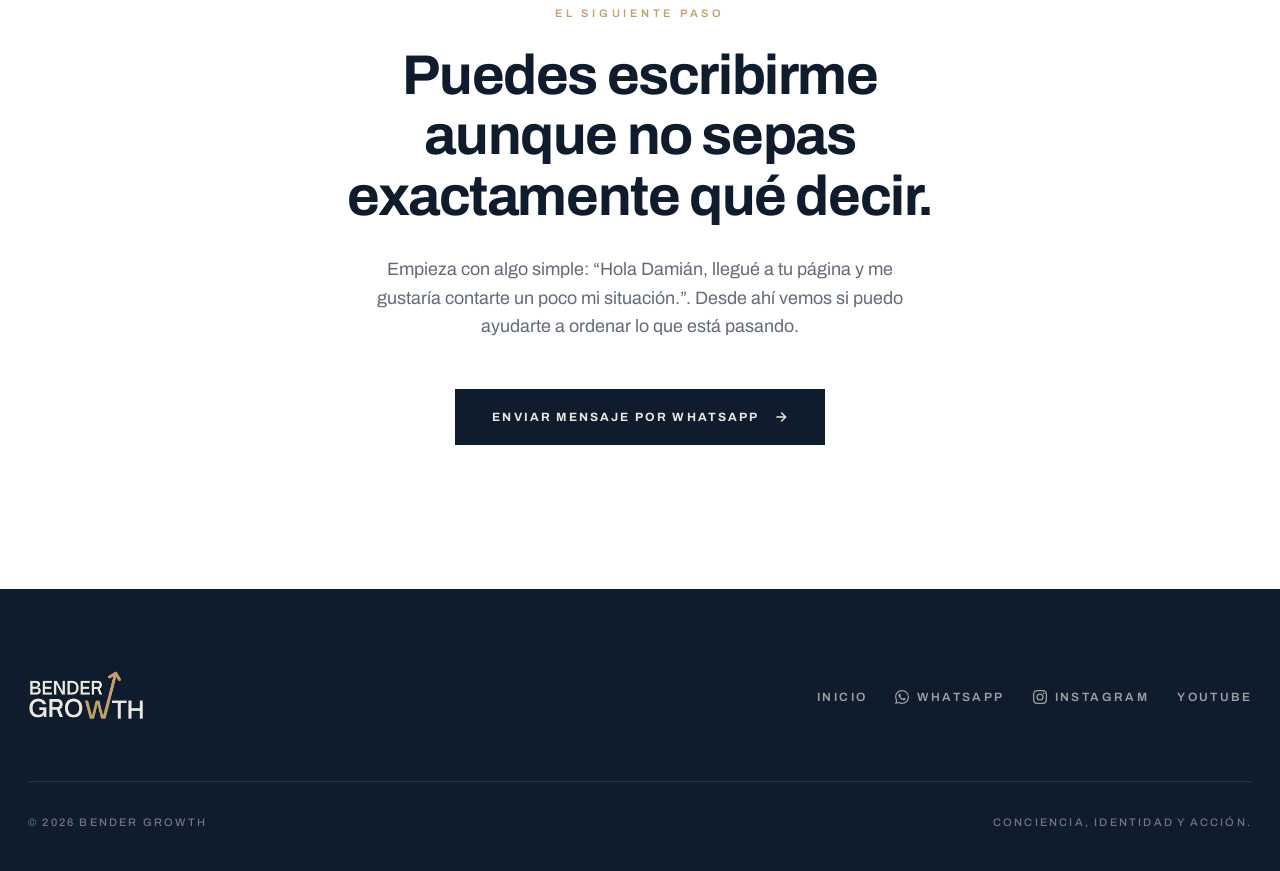
==== commit 93095fc7: "Update index.html link-wa actualizacion del enlase de whatsapp" ====
--- a/index.html
+++ b/index.html
@@ -72,7 +72,7 @@
         <a href="#espacio">El espacio</a>
         <a href="#charla">Cómo funciona</a>
         <a href="#fundador">Quién soy</a>
-        <a href="https://wa.me/543794273789?text=Hola%20Dami%C3%A1n%2C%20vi%20tu%20p%C3%A1gina%20y%20me%20gustar%C3%ADa%20charlar%20un%20rato.%20%C2%BFPodemos%20hablar%3F" target="_blank" rel="noopener noreferrer" class="nav-cta">
+        <a href="https://wa.me/543794273789?text=Hola%20Dami%C3%A1n%2C%20llegu%C3%A9%20a%20tu%20p%C3%A1gina%20y%20me%20gustar%C3%ADa%20contarte%20un%20poco%20mi%20situaci%C3%B3n." target="_blank" rel="noopener noreferrer" class="nav-cta">
           Escribirme
         </a>
       </div>
@@ -90,7 +90,7 @@
         A veces no necesitas otra frase motivadora ni más teoría. Necesitas que alguien te escuche con atención, te haga buenas preguntas y te ayude a mirar tu situación desde otro lugar, sin juicio y sin presión.
       </p>
       <div class="hero-actions">
-        <a href="https://wa.me/543794273789?text=Hola%20Dami%C3%A1n%2C%20vi%20tu%20p%C3%A1gina%20y%20me%20gustar%C3%ADa%20charlar%20un%20rato.%20%C2%BFPodemos%20hablar%3F" target="_blank" rel="noopener noreferrer" class="btn-dark">
+        <a href="https://wa.me/543794273789?text=Hola%20Dami%C3%A1n%2C%20llegu%C3%A9%20a%20tu%20p%C3%A1gina%20y%20me%20gustar%C3%ADa%20contarte%20un%20poco%20mi%20situaci%C3%B3n." target="_blank" rel="noopener noreferrer" class="btn-dark">
           Escribirme por WhatsApp
           <svg width="14" height="14" viewBox="0 0 24 24" fill="none" stroke="currentColor" stroke-width="2.5" stroke-linecap="round" stroke-linejoin="round" aria-hidden="true"><path d="M5 12h14M13 5l7 7-7 7"/></svg>
         </a>
@@ -212,7 +212,7 @@
             No necesitas tener una gran crisis ni una historia dramática. Puede ser una sensación de bloqueo, una decisión que estás postergando, un patrón que se repite o una parte de ti que siente que está para algo más, pero no logra dar el siguiente paso.
           </p>
 
-          <a href="https://wa.me/543794273789?text=Hola%20Dami%C3%A1n%2C%20vi%20tu%20p%C3%A1gina%20y%20me%20gustar%C3%ADa%20charlar%20un%20rato.%20%C2%BFPodemos%20hablar%3F" target="_blank" rel="noopener noreferrer" class="btn-gold">
+          <a href="https://wa.me/543794273789?text=Hola%20Dami%C3%A1n%2C%20llegu%C3%A9%20a%20tu%20p%C3%A1gina%20y%20me%20gustar%C3%ADa%20contarte%20un%20poco%20mi%20situaci%C3%B3n." target="_blank" rel="noopener noreferrer" class="btn-gold">
             Comenzar a charlar
             <svg width="14" height="14" viewBox="0 0 24 24" fill="none" stroke="currentColor" stroke-width="2.5" stroke-linecap="round" stroke-linejoin="round" aria-hidden="true"><path d="M5 12h14M13 5l7 7-7 7"/></svg>
           </a>
@@ -270,7 +270,7 @@
             Hoy Bender Growth nace desde un proceso real, no desde una imagen perfecta. Mi intención es compartir lo que voy comprendiendo y abrir conversaciones donde otras personas puedan mirar con más honestidad quién están siendo, qué están repitiendo y qué paso podrían empezar a dar.
           </p>
 
-          <a href="https://wa.me/543794273789?text=Hola%20Dami%C3%A1n%2C%20vi%20tu%20p%C3%A1gina%20y%20me%20gustar%C3%ADa%20charlar%20un%20rato.%20%C2%BFPodemos%20hablar%3F" target="_blank" rel="noopener noreferrer" class="li-btn">
+          <a href="https://wa.me/543794273789?text=Hola%20Dami%C3%A1n%2C%20llegu%C3%A9%20a%20tu%20p%C3%A1gina%20y%20me%20gustar%C3%ADa%20contarte%20un%20poco%20mi%20situaci%C3%B3n." target="_blank" rel="noopener noreferrer" class="li-btn">
             Escribirme por WhatsApp
             <svg width="12" height="12" viewBox="0 0 24 24" fill="none" stroke="currentColor" stroke-width="2.5" stroke-linecap="round" stroke-linejoin="round" aria-hidden="true"><path d="M5 12h14M13 5l7 7-7 7"/></svg>
           </a>
@@ -285,10 +285,10 @@
       <span class="eyebrow" style="display:block; margin-bottom:24px;">El siguiente paso</span>
       <h2>Puedes escribirme aunque no sepas exactamente qué decir.</h2>
       <p>
-        Empieza con algo simple: “Hola Damián, necesito hablar de algo que estoy viviendo”. Desde ahí vemos si puedo ayudarte a ordenar lo que está pasando.
+        Empieza con algo simple: “Hola Damián, llegué a tu página y me gustaría contarte un poco mi situación.”. Desde ahí vemos si puedo ayudarte a ordenar lo que está pasando.
       </p>
 
-      <a href="https://wa.me/543794273789?text=Hola%20Dami%C3%A1n%2C%20vi%20tu%20p%C3%A1gina%20y%20me%20gustar%C3%ADa%20charlar%20un%20rato.%20%C2%BFPodemos%20hablar%3F" target="_blank" rel="noopener noreferrer" class="btn-dark">
+      <a href="https://wa.me/543794273789?text=Hola%20Dami%C3%A1n%2C%20llegu%C3%A9%20a%20tu%20p%C3%A1gina%20y%20me%20gustar%C3%ADa%20contarte%20un%20poco%20mi%20situaci%C3%B3n." target="_blank" rel="noopener noreferrer" class="btn-dark">
         Enviar mensaje por WhatsApp
         <svg width="14" height="14" viewBox="0 0 24 24" fill="none" stroke="currentColor" stroke-width="2.5" stroke-linecap="round" stroke-linejoin="round" aria-hidden="true"><path d="M5 12h14M13 5l7 7-7 7"/></svg>
       </a>
@@ -307,7 +307,7 @@
 
         <nav class="footer-nav" aria-label="Pie de página">
           <a href="#top">Inicio</a>
-          <a href="https://wa.me/543794273789?text=Hola%20Dami%C3%A1n%2C%20vi%20tu%20p%C3%A1gina%20y%20me%20gustar%C3%ADa%20charlar%20un%20rato.%20%C2%BFPodemos%20hablar%3F" target="_blank" rel="noopener noreferrer" class="footer-li">
+          <a href="https://wa.me/543794273789?text=Hola%20Dami%C3%A1n%2C%20llegu%C3%A9%20a%20tu%20p%C3%A1gina%20y%20me%20gustar%C3%ADa%20contarte%20un%20poco%20mi%20situaci%C3%B3n." target="_blank" rel="noopener noreferrer" class="footer-li">
             <svg width="14" height="14" viewBox="0 0 24 24" fill="currentColor" aria-hidden="true"><path d="M17.472 14.382c-.297-.149-1.758-.867-2.03-.967-.273-.099-.471-.148-.67.15-.197.297-.767.966-.94 1.164-.173.199-.347.223-.644.075-.297-.15-1.255-.463-2.39-1.475-.883-.788-1.48-1.761-1.653-2.059-.173-.297-.018-.458.13-.606.134-.133.298-.347.446-.52.149-.174.198-.298.298-.497.099-.198.05-.371-.025-.52-.075-.149-.669-1.612-.916-2.207-.242-.579-.487-.5-.669-.51-.173-.008-.371-.01-.57-.01-.198 0-.52.074-.792.372s-1.04 1.016-1.04 2.479 1.065 2.876 1.213 3.074c.149.198 2.096 3.2 5.077 4.487.71.306 1.263.489 1.694.625.712.227 1.36.195 1.871.118.571-.085 1.758-.719 2.006-1.413.248-.694.248-1.289.173-1.413-.074-.124-.272-.198-.57-.347m-5.421 7.403h-.004a9.87 9.87 0 0 1-5.031-1.378l-.361-.214-3.741.982.998-3.648-.235-.374a9.86 9.86 0 0 1-1.51-5.26c.001-5.45 4.436-9.884 9.888-9.884 2.64 0 5.122 1.03 6.988 2.898a9.825 9.825 0 0 1 2.893 6.994c-.003 5.45-4.437 9.884-9.885 9.884m8.413-18.297A11.815 11.815 0 0 0 12.05 0C5.495 0 .16 5.335.157 11.892c0 2.096.547 4.142 1.588 5.945L.057 24l6.305-1.654a11.882 11.882 0 0 0 5.683 1.448h.005c6.554 0 11.89-5.335 11.893-11.893A11.821 11.821 0 0 0 20.464 3.488"/></svg>
             WhatsApp
           </a>
@@ -329,7 +329,7 @@
   </footer>
 
   <!-- Floating WhatsApp -->
-  <a href="https://wa.me/543794273789?text=Hola%20Dami%C3%A1n%2C%20vi%20tu%20p%C3%A1gina%20y%20me%20gustar%C3%ADa%20charlar%20un%20rato.%20%C2%BFPodemos%20hablar%3F" target="_blank" rel="noopener noreferrer" aria-label="Escribir por WhatsApp" class="wa-float">
+  <a href="https://wa.me/543794273789?text=Hola%20Dami%C3%A1n%2C%20llegu%C3%A9%20a%20tu%20p%C3%A1gina%20y%20me%20gustar%C3%ADa%20contarte%20un%20poco%20mi%20situaci%C3%B3n." target="_blank" rel="noopener noreferrer" aria-label="Escribir por WhatsApp" class="wa-float">
     <svg width="26" height="26" viewBox="0 0 24 24" fill="#FFFFFF" aria-hidden="true"><path d="M17.472 14.382c-.297-.149-1.758-.867-2.03-.967-.273-.099-.471-.148-.67.15-.197.297-.767.966-.94 1.164-.173.199-.347.223-.644.075-.297-.15-1.255-.463-2.39-1.475-.883-.788-1.48-1.761-1.653-2.059-.173-.297-.018-.458.13-.606.134-.133.298-.347.446-.52.149-.174.198-.298.298-.497.099-.198.05-.371-.025-.52-.075-.149-.669-1.612-.916-2.207-.242-.579-.487-.5-.669-.51-.173-.008-.371-.01-.57-.01-.198 0-.52.074-.792.372s-1.04 1.016-1.04 2.479 1.065 2.876 1.213 3.074c.149.198 2.096 3.2 5.077 4.487.71.306 1.263.489 1.694.625.712.227 1.36.195 1.871.118.571-.085 1.758-.719 2.006-1.413.248-.694.248-1.289.173-1.413-.074-.124-.272-.198-.57-.347m-5.421 7.403h-.004a9.87 9.87 0 0 1-5.031-1.378l-.361-.214-3.741.982.998-3.648-.235-.374a9.86 9.86 0 0 1-1.51-5.26c.001-5.45 4.436-9.884 9.888-9.884 2.64 0 5.122 1.03 6.988 2.898a9.825 9.825 0 0 1 2.893 6.994c-.003 5.45-4.437 9.884-9.885 9.884m8.413-18.297A11.815 11.815 0 0 0 12.05 0C5.495 0 .16 5.335.157 11.892c0 2.096.547 4.142 1.588 5.945L.057 24l6.305-1.654a11.882 11.882 0 0 0 5.683 1.448h.005c6.554 0 11.89-5.335 11.893-11.893A11.821 11.821 0 0 0 20.464 3.488"/></svg>
   </a>
 
